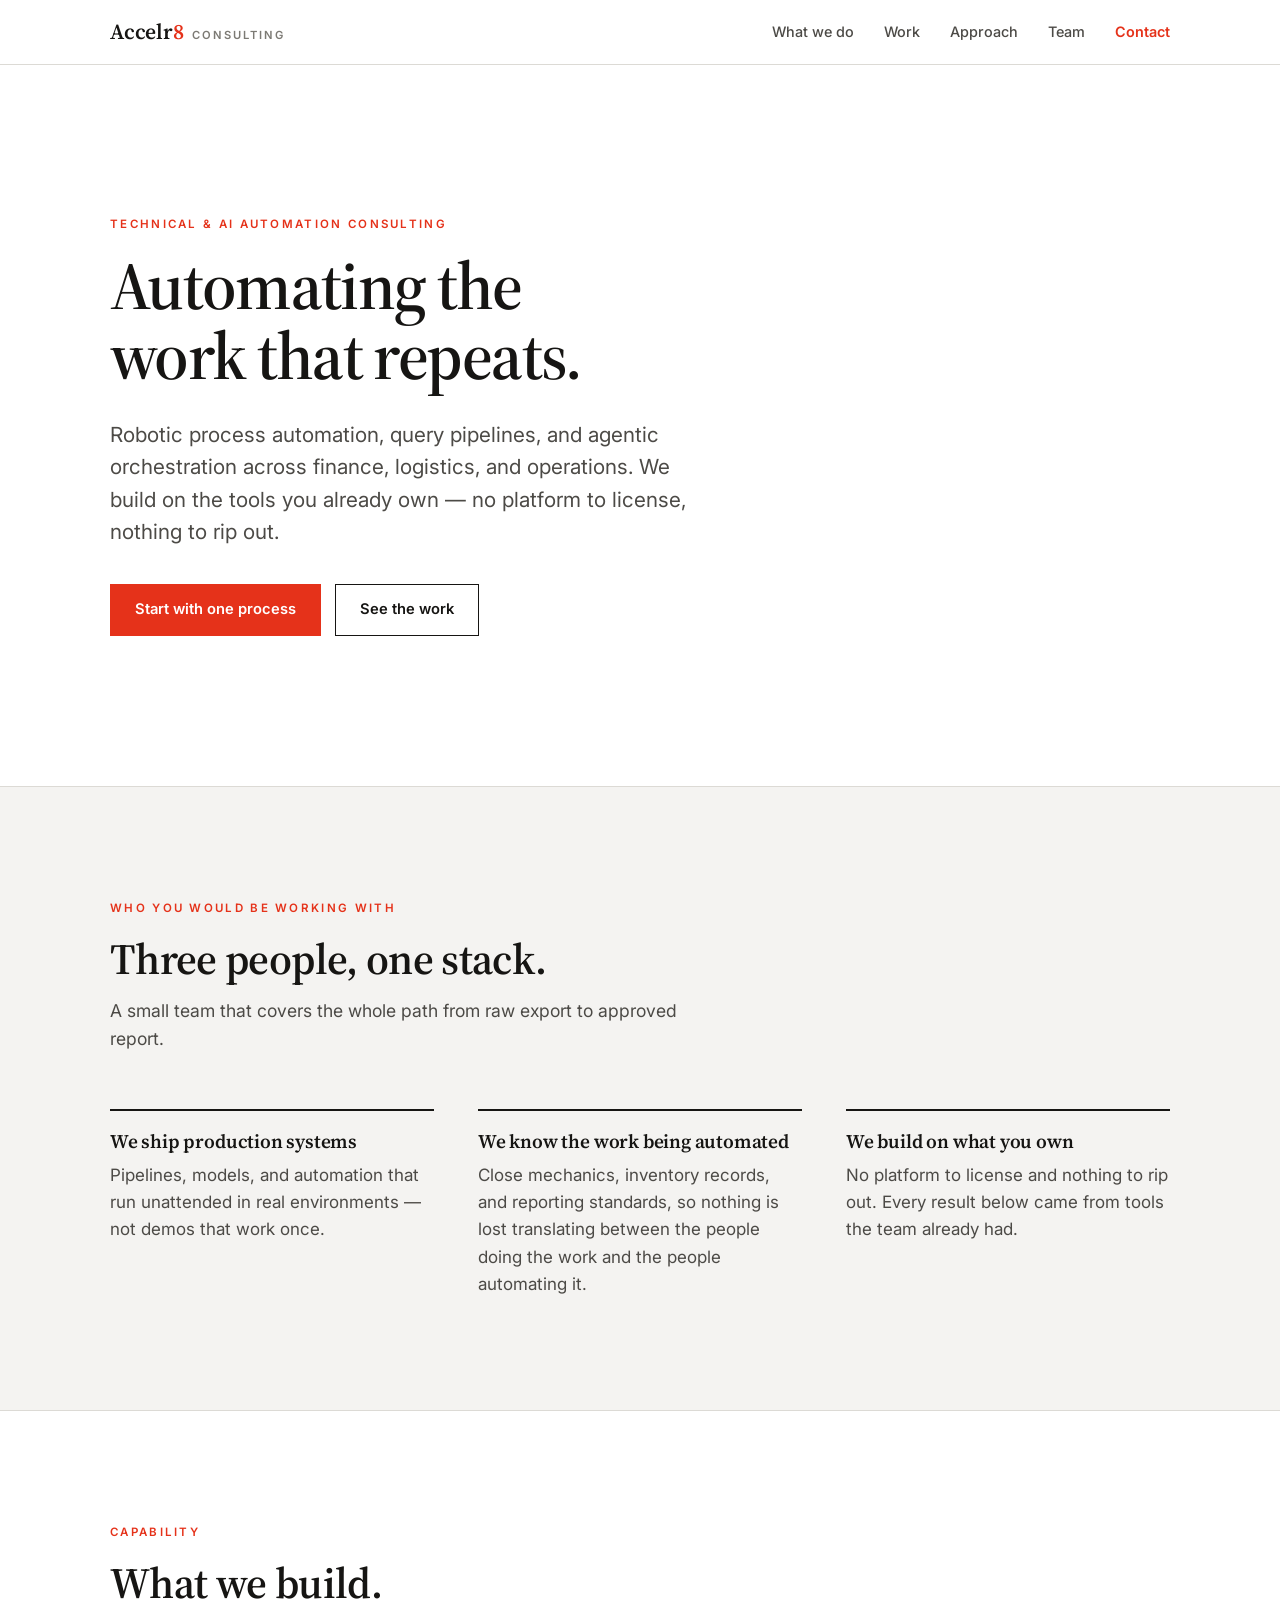
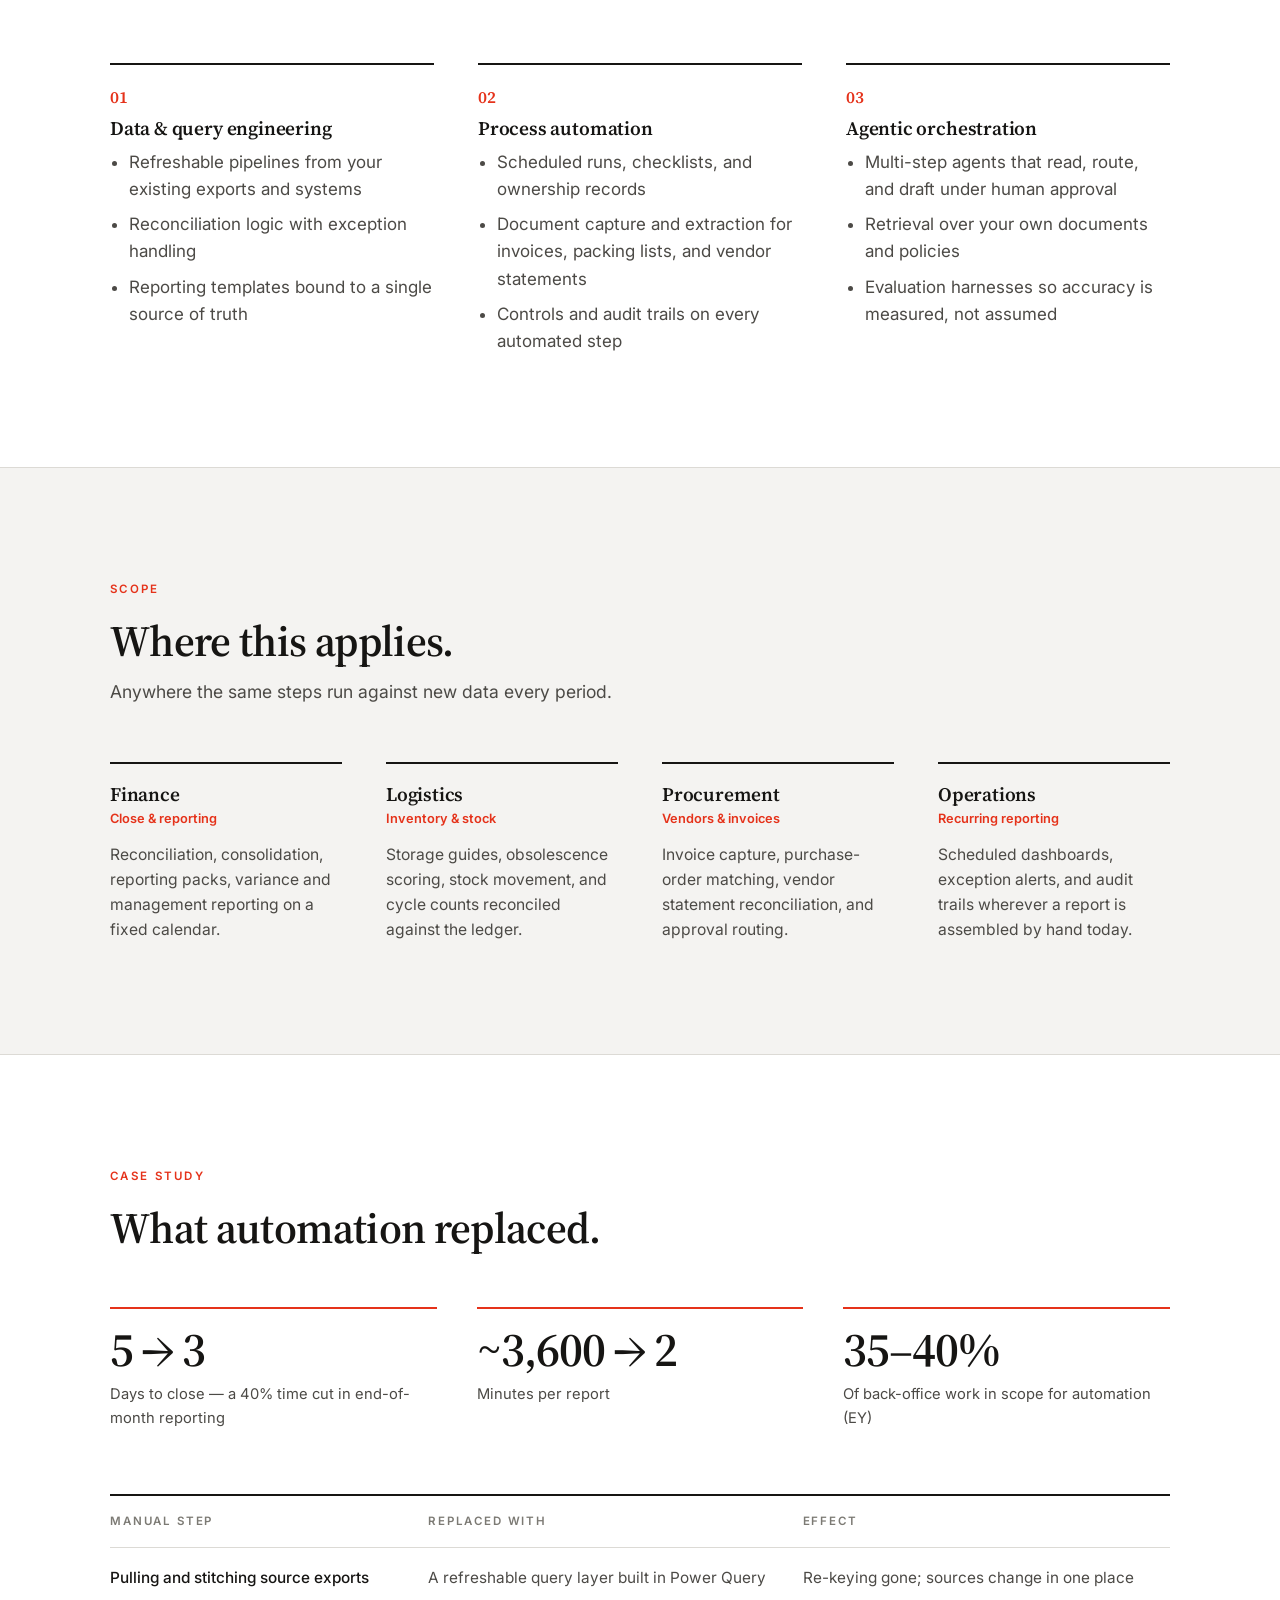
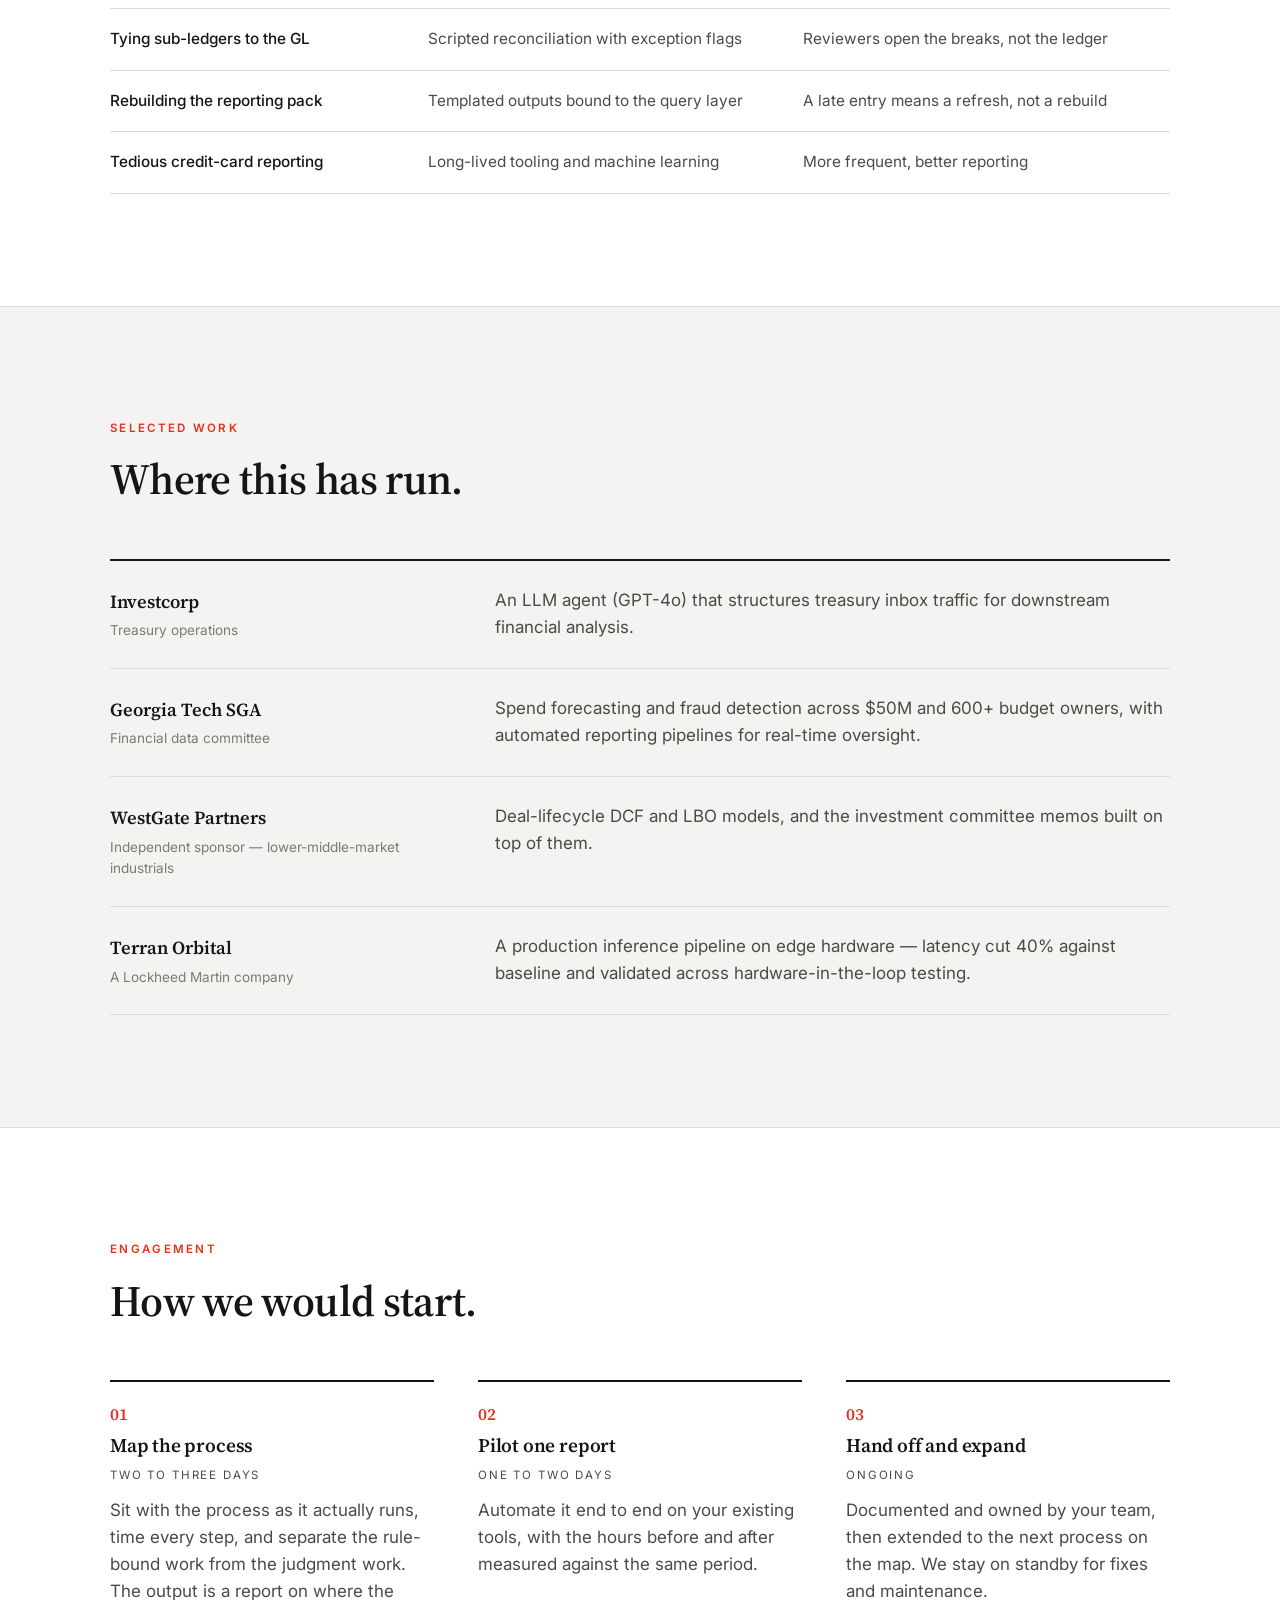
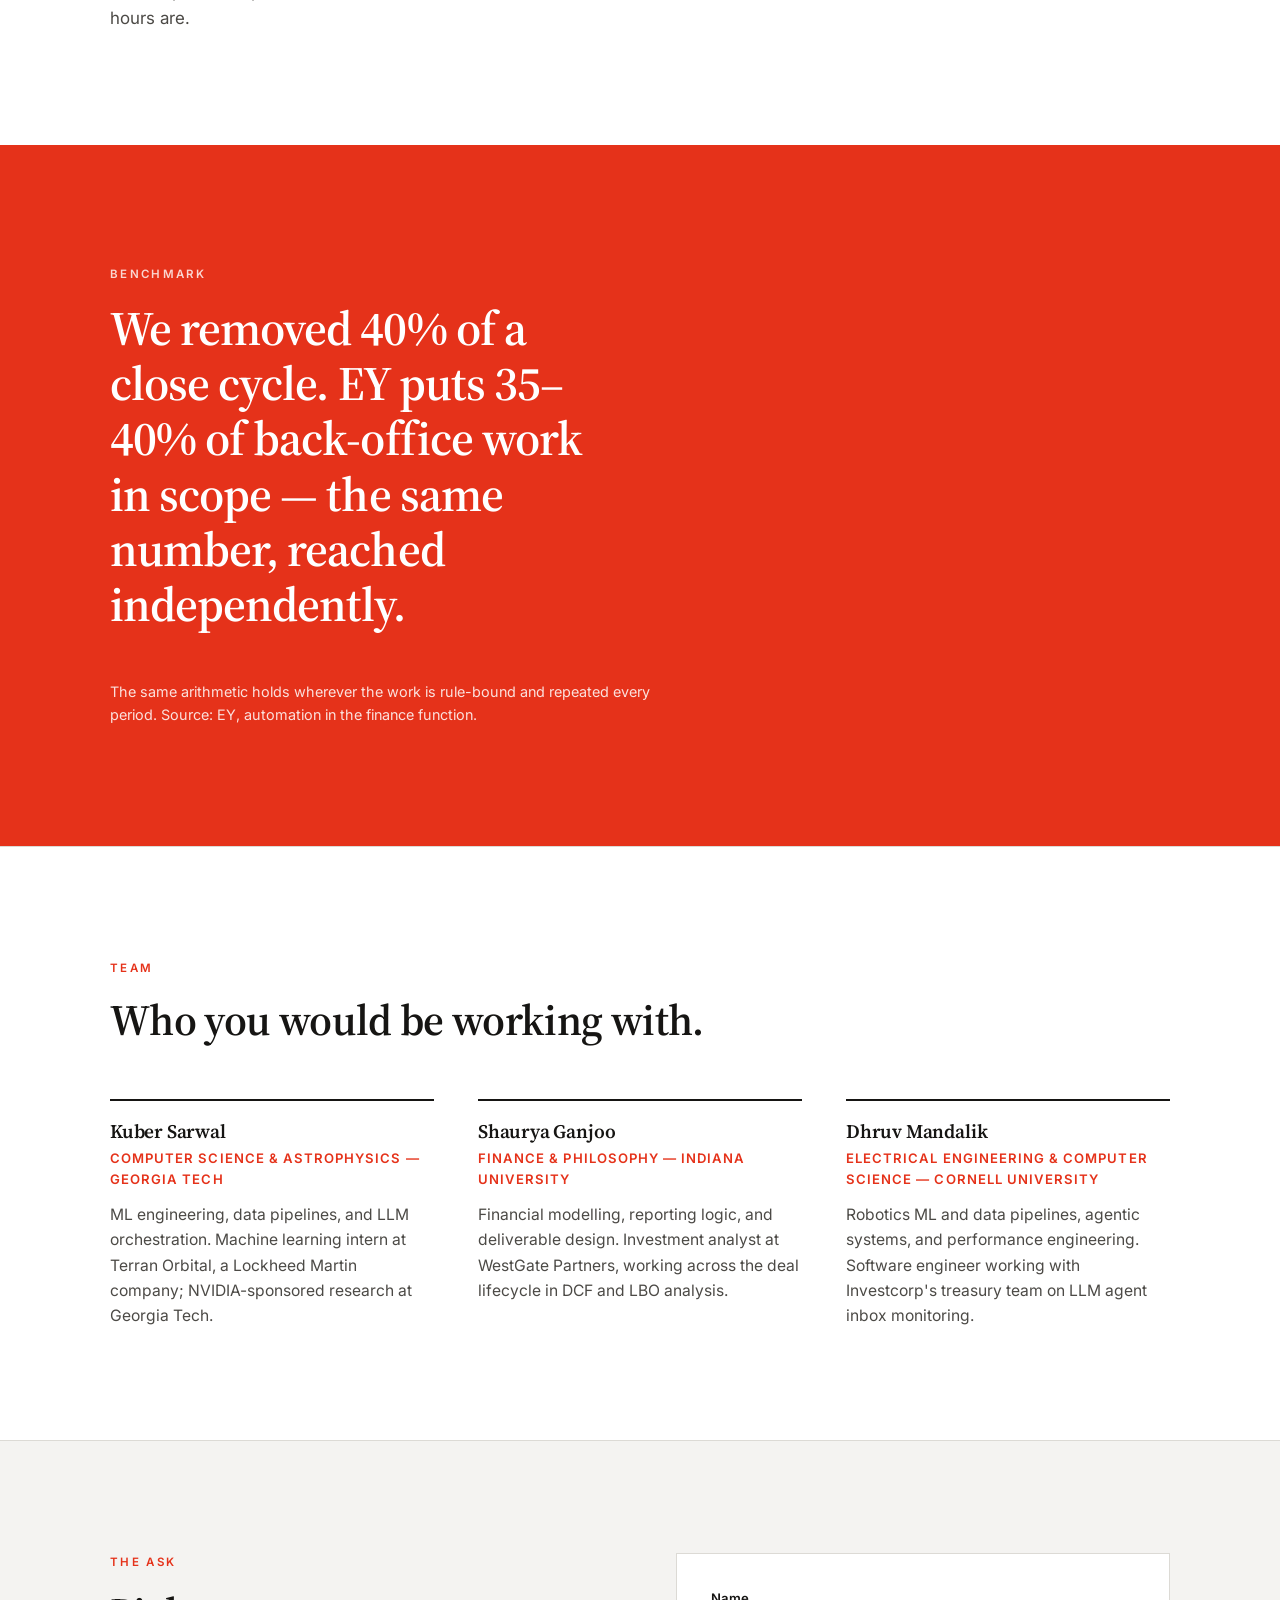
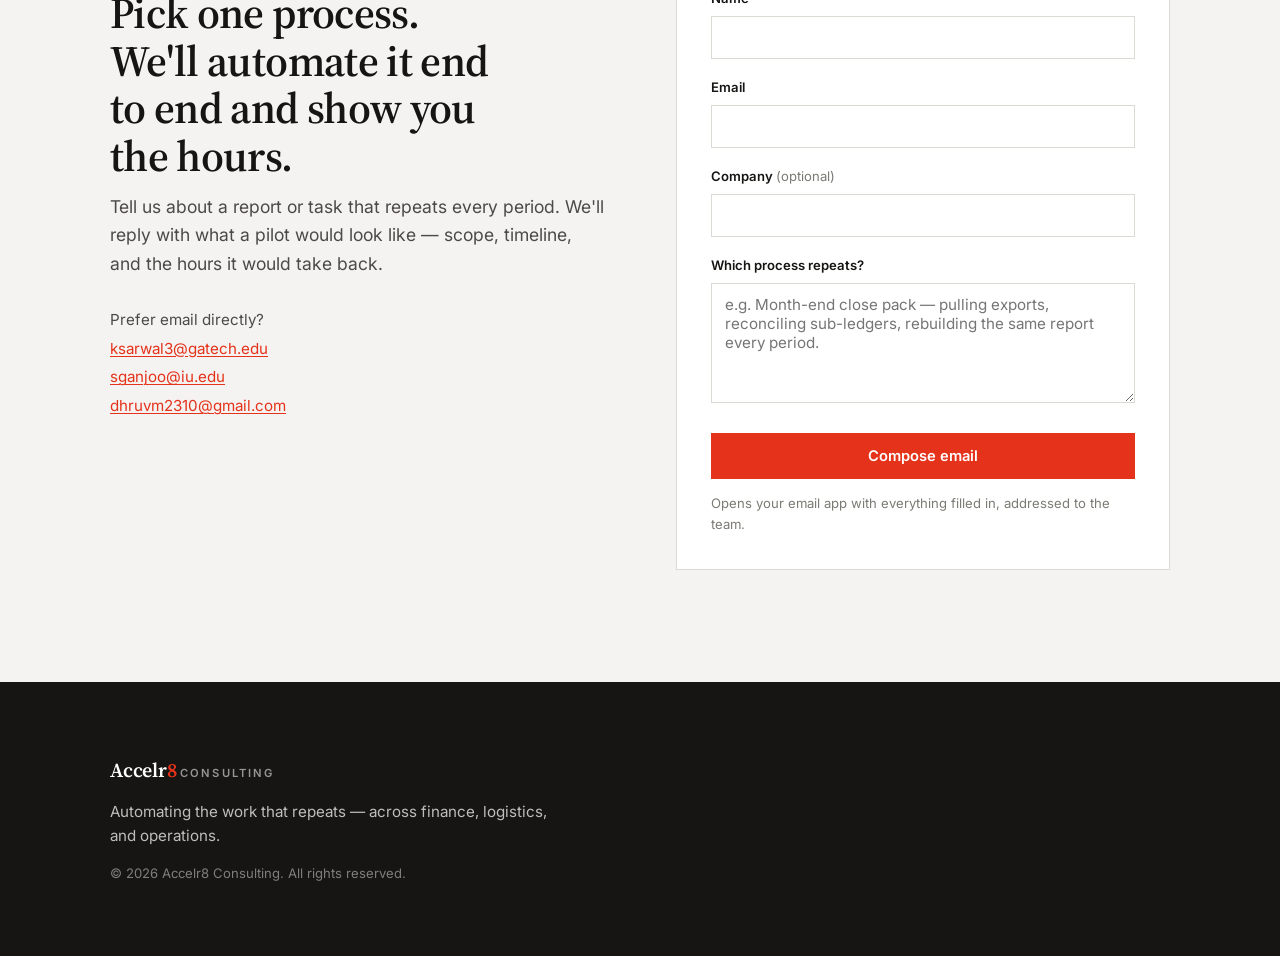
==== index.html @ 27dd4142 "Add Accelr8 Consulting website Single-page static site: hero, method, capabilities, scope, results, " ====
<!DOCTYPE html>
<html lang="en">
<head>
  <meta charset="UTF-8" />
  <meta name="viewport" content="width=device-width, initial-scale=1" />
  <title>Accelr8 Consulting — Automating the Work That Repeats</title>
  <meta name="description" content="Accelr8 Consulting builds robotic process automation, query pipelines, and agentic orchestration for finance, logistics, and operations teams. Pick one process — we automate it end to end and show you the hours." />
  <meta name="theme-color" content="#e5321a" />

  <!-- Open Graph -->
  <meta property="og:title" content="Accelr8 Consulting — Automating the Work That Repeats" />
  <meta property="og:description" content="Robotic process automation, query pipelines, and agentic orchestration across finance, logistics, and operations." />
  <meta property="og:type" content="website" />

  <link rel="icon" href="data:image/svg+xml,%3Csvg xmlns='http://www.w3.org/2000/svg' viewBox='0 0 32 32'%3E%3Crect width='32' height='32' fill='%23111111'/%3E%3Ctext x='16' y='23' font-family='Georgia,serif' font-size='20' font-weight='700' fill='%23e5321a' text-anchor='middle'%3E8%3C/text%3E%3C/svg%3E" />

  <link rel="preconnect" href="https://fonts.googleapis.com" />
  <link rel="preconnect" href="https://fonts.gstatic.com" crossorigin />
  <link href="https://fonts.googleapis.com/css2?family=Source+Serif+4:opsz,wght@8..60,400;8..60,500;8..60,600&family=Inter:wght@400;500;600&display=swap" rel="stylesheet" />

  <link rel="stylesheet" href="styles.css" />
</head>
<body>
  <a class="skip-link" href="#main">Skip to content</a>

  <header class="site-header" id="top">
    <div class="wrap header-inner">
      <a class="brand" href="#top" aria-label="Accelr8 Consulting home">
        <span class="brand-mark">Accelr<span class="brand-8">8</span></span>
        <span class="brand-sub">Consulting</span>
      </a>

      <button class="nav-toggle" aria-expanded="false" aria-controls="site-nav" aria-label="Open menu">
        <span></span><span></span><span></span>
      </button>

      <nav class="site-nav" id="site-nav" aria-label="Primary">
        <a href="#build">What we do</a>
        <a href="#work">Work</a>
        <a href="#approach">Approach</a>
        <a href="#team">Team</a>
        <a class="nav-cta" href="#contact">Contact</a>
      </nav>
    </div>
  </header>

  <main id="main">

    <!-- HERO -->
    <section class="hero">
      <div class="wrap">
        <p class="eyebrow">Technical &amp; AI Automation Consulting</p>
        <h1>Automating the work that repeats.</h1>
        <p class="lede">
          Robotic process automation, query pipelines, and agentic orchestration
          across finance, logistics, and operations. We build on the tools you
          already own — no platform to license, nothing to rip out.
        </p>
        <div class="hero-actions">
          <a class="btn btn-primary" href="#contact">Start with one process</a>
          <a class="btn btn-ghost" href="#work">See the work</a>
        </div>
      </div>
    </section>

    <!-- METHOD -->
    <section class="section section-alt" id="method">
      <div class="wrap">
        <p class="eyebrow">Who you would be working with</p>
        <h2>Three people, one stack.</h2>
        <p class="section-lede">A small team that covers the whole path from raw export to approved report.</p>
        <div class="grid grid-3">
          <div class="card">
            <h3>We ship production systems</h3>
            <p>Pipelines, models, and automation that run unattended in real environments — not demos that work once.</p>
          </div>
          <div class="card">
            <h3>We know the work being automated</h3>
            <p>Close mechanics, inventory records, and reporting standards, so nothing is lost translating between the people doing the work and the people automating it.</p>
          </div>
          <div class="card">
            <h3>We build on what you own</h3>
            <p>No platform to license and nothing to rip out. Every result below came from tools the team already had.</p>
          </div>
        </div>
      </div>
    </section>

    <!-- WHAT WE BUILD -->
    <section class="section" id="build">
      <div class="wrap">
        <p class="eyebrow">Capability</p>
        <h2>What we build.</h2>
        <div class="grid grid-3 numbered">
          <div class="card">
            <span class="num">01</span>
            <h3>Data &amp; query engineering</h3>
            <ul>
              <li>Refreshable pipelines from your existing exports and systems</li>
              <li>Reconciliation logic with exception handling</li>
              <li>Reporting templates bound to a single source of truth</li>
            </ul>
          </div>
          <div class="card">
            <span class="num">02</span>
            <h3>Process automation</h3>
            <ul>
              <li>Scheduled runs, checklists, and ownership records</li>
              <li>Document capture and extraction for invoices, packing lists, and vendor statements</li>
              <li>Controls and audit trails on every automated step</li>
            </ul>
          </div>
          <div class="card">
            <span class="num">03</span>
            <h3>Agentic orchestration</h3>
            <ul>
              <li>Multi-step agents that read, route, and draft under human approval</li>
              <li>Retrieval over your own documents and policies</li>
              <li>Evaluation harnesses so accuracy is measured, not assumed</li>
            </ul>
          </div>
        </div>
      </div>
    </section>

    <!-- SCOPE -->
    <section class="section section-alt" id="scope">
      <div class="wrap">
        <p class="eyebrow">Scope</p>
        <h2>Where this applies.</h2>
        <p class="section-lede">Anywhere the same steps run against new data every period.</p>
        <div class="grid grid-4">
          <div class="scope-item">
            <h3>Finance</h3>
            <p class="scope-tag">Close &amp; reporting</p>
            <p>Reconciliation, consolidation, reporting packs, variance and management reporting on a fixed calendar.</p>
          </div>
          <div class="scope-item">
            <h3>Logistics</h3>
            <p class="scope-tag">Inventory &amp; stock</p>
            <p>Storage guides, obsolescence scoring, stock movement, and cycle counts reconciled against the ledger.</p>
          </div>
          <div class="scope-item">
            <h3>Procurement</h3>
            <p class="scope-tag">Vendors &amp; invoices</p>
            <p>Invoice capture, purchase-order matching, vendor statement reconciliation, and approval routing.</p>
          </div>
          <div class="scope-item">
            <h3>Operations</h3>
            <p class="scope-tag">Recurring reporting</p>
            <p>Scheduled dashboards, exception alerts, and audit trails wherever a report is assembled by hand today.</p>
          </div>
        </div>
      </div>
    </section>

    <!-- RESULTS -->
    <section class="section" id="results">
      <div class="wrap">
        <p class="eyebrow">Case study</p>
        <h2>What automation replaced.</h2>

        <div class="stats">
          <div class="stat">
            <span class="stat-figure">5 &rarr; 3</span>
            <span class="stat-label">Days to close — a 40% time cut in end-of-month reporting</span>
          </div>
          <div class="stat">
            <span class="stat-figure">~3,600 &rarr; 2</span>
            <span class="stat-label">Minutes per report</span>
          </div>
          <div class="stat">
            <span class="stat-figure">35&ndash;40%</span>
            <span class="stat-label">Of back-office work in scope for automation (EY)</span>
          </div>
        </div>

        <div class="table-scroll">
          <table>
            <thead>
              <tr>
                <th scope="col">Manual step</th>
                <th scope="col">Replaced with</th>
                <th scope="col">Effect</th>
              </tr>
            </thead>
            <tbody>
              <tr>
                <td>Pulling and stitching source exports</td>
                <td>A refreshable query layer built in Power Query</td>
                <td>Re-keying gone; sources change in one place</td>
              </tr>
              <tr>
                <td>Tying sub-ledgers to the GL</td>
                <td>Scripted reconciliation with exception flags</td>
                <td>Reviewers open the breaks, not the ledger</td>
              </tr>
              <tr>
                <td>Rebuilding the reporting pack</td>
                <td>Templated outputs bound to the query layer</td>
                <td>A late entry means a refresh, not a rebuild</td>
              </tr>
              <tr>
                <td>Tedious credit-card reporting</td>
                <td>Long-lived tooling and machine learning</td>
                <td>More frequent, better reporting</td>
              </tr>
            </tbody>
          </table>
        </div>
      </div>
    </section>

    <!-- SELECTED WORK -->
    <section class="section section-alt" id="work">
      <div class="wrap">
        <p class="eyebrow">Selected work</p>
        <h2>Where this has run.</h2>
        <dl class="work-list">
          <div class="work-row">
            <dt>
              <span class="work-where">Investcorp</span>
              <span class="work-context">Treasury operations</span>
            </dt>
            <dd>An LLM agent (GPT-4o) that structures treasury inbox traffic for downstream financial analysis.</dd>
          </div>
          <div class="work-row">
            <dt>
              <span class="work-where">Georgia Tech SGA</span>
              <span class="work-context">Financial data committee</span>
            </dt>
            <dd>Spend forecasting and fraud detection across $50M and 600+ budget owners, with automated reporting pipelines for real-time oversight.</dd>
          </div>
          <div class="work-row">
            <dt>
              <span class="work-where">WestGate Partners</span>
              <span class="work-context">Independent sponsor — lower-middle-market industrials</span>
            </dt>
            <dd>Deal-lifecycle DCF and LBO models, and the investment committee memos built on top of them.</dd>
          </div>
          <div class="work-row">
            <dt>
              <span class="work-where">Terran Orbital</span>
              <span class="work-context">A Lockheed Martin company</span>
            </dt>
            <dd>A production inference pipeline on edge hardware — latency cut 40% against baseline and validated across hardware-in-the-loop testing.</dd>
          </div>
        </dl>
      </div>
    </section>

    <!-- APPROACH -->
    <section class="section" id="approach">
      <div class="wrap">
        <p class="eyebrow">Engagement</p>
        <h2>How we would start.</h2>
        <div class="grid grid-3 numbered">
          <div class="card">
            <span class="num">01</span>
            <h3>Map the process</h3>
            <p class="card-meta">Two to three days</p>
            <p>Sit with the process as it actually runs, time every step, and separate the rule-bound work from the judgment work. The output is a report on where the hours are.</p>
          </div>
          <div class="card">
            <span class="num">02</span>
            <h3>Pilot one report</h3>
            <p class="card-meta">One to two days</p>
            <p>Automate it end to end on your existing tools, with the hours before and after measured against the same period.</p>
          </div>
          <div class="card">
            <span class="num">03</span>
            <h3>Hand off and expand</h3>
            <p class="card-meta">Ongoing</p>
            <p>Documented and owned by your team, then extended to the next process on the map. We stay on standby for fixes and maintenance.</p>
          </div>
        </div>
      </div>
    </section>

    <!-- BENCHMARK -->
    <section class="benchmark">
      <div class="wrap">
        <p class="eyebrow eyebrow-light">Benchmark</p>
        <p class="benchmark-quote">
          We removed 40% of a close cycle. EY puts 35&ndash;40% of back-office
          work in scope — the same number, reached independently.
        </p>
        <p class="benchmark-source">The same arithmetic holds wherever the work is rule-bound and repeated every period. Source: EY, automation in the finance function.</p>
      </div>
    </section>

    <!-- TEAM -->
    <section class="section" id="team">
      <div class="wrap">
        <p class="eyebrow">Team</p>
        <h2>Who you would be working with.</h2>
        <div class="grid grid-3">
          <div class="member">
            <h3>Kuber Sarwal</h3>
            <p class="member-role">Computer Science &amp; Astrophysics — Georgia Tech</p>
            <p>ML engineering, data pipelines, and LLM orchestration. Machine learning intern at Terran Orbital, a Lockheed Martin company; NVIDIA-sponsored research at Georgia Tech.</p>
          </div>
          <div class="member">
            <h3>Shaurya Ganjoo</h3>
            <p class="member-role">Finance &amp; Philosophy — Indiana University</p>
            <p>Financial modelling, reporting logic, and deliverable design. Investment analyst at WestGate Partners, working across the deal lifecycle in DCF and LBO analysis.</p>
          </div>
          <div class="member">
            <h3>Dhruv Mandalik</h3>
            <p class="member-role">Electrical Engineering &amp; Computer Science — Cornell University</p>
            <p>Robotics ML and data pipelines, agentic systems, and performance engineering. Software engineer working with Investcorp's treasury team on LLM agent inbox monitoring.</p>
          </div>
        </div>
      </div>
    </section>

    <!-- CONTACT -->
    <section class="section section-alt" id="contact">
      <div class="wrap contact-wrap">
        <div class="contact-intro">
          <p class="eyebrow">The ask</p>
          <h2>Pick one process. We'll automate it end to end and show you the hours.</h2>
          <p class="section-lede">
            Tell us about a report or task that repeats every period. We'll reply
            with what a pilot would look like — scope, timeline, and the hours it
            would take back.
          </p>
          <p class="contact-direct">
            Prefer email directly?<br />
            <a href="mailto:ksarwal3@gatech.edu">ksarwal3@gatech.edu</a><br />
            <a href="mailto:sganjoo@iu.edu">sganjoo@iu.edu</a><br />
            <a href="mailto:dhruvm2310@gmail.com">dhruvm2310@gmail.com</a>
          </p>
        </div>

        <form class="contact-form" id="contact-form" novalidate>
          <div class="field">
            <label for="cf-name">Name</label>
            <input type="text" id="cf-name" name="name" autocomplete="name" required />
          </div>
          <div class="field">
            <label for="cf-email">Email</label>
            <input type="email" id="cf-email" name="email" autocomplete="email" required />
          </div>
          <div class="field">
            <label for="cf-company">Company <span class="optional">(optional)</span></label>
            <input type="text" id="cf-company" name="company" autocomplete="organization" />
          </div>
          <div class="field">
            <label for="cf-message">Which process repeats?</label>
            <textarea id="cf-message" name="message" rows="5" required placeholder="e.g. Month-end close pack — pulling exports, reconciling sub-ledgers, rebuilding the same report every period."></textarea>
          </div>
          <button type="submit" class="btn btn-primary">Compose email</button>
          <p class="form-note" id="form-note" role="status">Opens your email app with everything filled in, addressed to the team.</p>
        </form>
      </div>
    </section>

  </main>

  <footer class="site-footer">
    <div class="wrap footer-inner">
      <span class="brand-mark footer-brand">Accelr<span class="brand-8">8</span> <span class="brand-sub">Consulting</span></span>
      <p class="footer-tag">Automating the work that repeats — across finance, logistics, and operations.</p>
      <p class="footer-legal">&copy; <span id="year">2026</span> Accelr8 Consulting. All rights reserved.</p>
    </div>
  </footer>

  <script src="script.js"></script>
</body>
</html>
---- styles.css ----
/* =========================================================
   Accelr8 Consulting — stylesheet
   Editorial, print-inspired layout. Light theme only.
   ========================================================= */

:root {
  --bg: #ffffff;
  --bg-alt: #f4f3f1;
  --ink: #161513;
  --ink-soft: #4c4a46;
  --ink-faint: #7c7a74;
  --accent: #e5321a;
  --accent-dark: #c22a15;
  --rule: #dcdad5;
  --rule-strong: #161513;

  --serif: "Source Serif 4", Georgia, "Times New Roman", serif;
  --sans: "Inter", -apple-system, BlinkMacSystemFont, "Segoe UI", Roboto, Helvetica, Arial, sans-serif;

  --wrap: 1140px;
  --pad: clamp(20px, 5vw, 40px);
  --section-y: clamp(56px, 9vw, 112px);
}

*, *::before, *::after { box-sizing: border-box; }

html { -webkit-text-size-adjust: 100%; scroll-behavior: smooth; }

body {
  margin: 0;
  background: var(--bg);
  color: var(--ink);
  font-family: var(--sans);
  font-size: 1.0625rem;
  line-height: 1.6;
  -webkit-font-smoothing: antialiased;
}

@media (prefers-reduced-motion: reduce) {
  html { scroll-behavior: auto; }
}

img { max-width: 100%; height: auto; }

a { color: var(--accent); text-decoration-thickness: 1px; text-underline-offset: 2px; }
a:hover { color: var(--accent-dark); }

:focus-visible {
  outline: 2px solid var(--accent);
  outline-offset: 2px;
}

.skip-link {
  position: absolute;
  left: -9999px;
  top: 0;
  background: var(--ink);
  color: #fff;
  padding: 10px 16px;
  z-index: 200;
}
.skip-link:focus { left: 8px; top: 8px; }

.wrap {
  width: 100%;
  max-width: var(--wrap);
  margin-inline: auto;
  padding-inline: var(--pad);
}

/* ---------- Header ---------- */
.site-header {
  position: sticky;
  top: 0;
  z-index: 100;
  background: rgba(255, 255, 255, 0.92);
  backdrop-filter: saturate(180%) blur(8px);
  border-bottom: 1px solid var(--rule);
}

.header-inner {
  display: flex;
  align-items: center;
  justify-content: space-between;
  min-height: 64px;
}

.brand {
  display: flex;
  align-items: baseline;
  gap: 8px;
  text-decoration: none;
  color: var(--ink);
}
.brand-mark {
  font-family: var(--serif);
  font-weight: 600;
  font-size: 1.35rem;
  letter-spacing: -0.01em;
}
.brand-8 { color: var(--accent); }
.brand-sub {
  font-family: var(--sans);
  font-size: 0.7rem;
  text-transform: uppercase;
  letter-spacing: 0.18em;
  color: var(--ink-faint);
  font-weight: 600;
}

.site-nav {
  display: flex;
  align-items: center;
  gap: 30px;
}
.site-nav a {
  color: var(--ink-soft);
  text-decoration: none;
  font-size: 0.9rem;
  font-weight: 500;
}
.site-nav a:hover { color: var(--ink); }
.site-nav .nav-cta {
  color: var(--accent);
  font-weight: 600;
}

.nav-toggle {
  display: none;
  flex-direction: column;
  justify-content: center;
  gap: 5px;
  width: 40px;
  height: 40px;
  padding: 0;
  border: 1px solid var(--rule);
  background: transparent;
  cursor: pointer;
}
.nav-toggle span {
  display: block;
  width: 18px;
  height: 2px;
  margin-inline: auto;
  background: var(--ink);
  transition: transform 0.2s ease, opacity 0.2s ease;
}
.nav-toggle[aria-expanded="true"] span:nth-child(1) { transform: translateY(7px) rotate(45deg); }
.nav-toggle[aria-expanded="true"] span:nth-child(2) { opacity: 0; }
.nav-toggle[aria-expanded="true"] span:nth-child(3) { transform: translateY(-7px) rotate(-45deg); }

@media (max-width: 760px) {
  .nav-toggle { display: flex; }
  .site-nav {
    position: absolute;
    left: 0;
    right: 0;
    top: 100%;
    flex-direction: column;
    align-items: stretch;
    gap: 0;
    background: var(--bg);
    border-bottom: 1px solid var(--rule);
    padding: 8px var(--pad) 16px;
    display: none;
  }
  .site-nav.open { display: flex; }
  .site-nav a {
    padding: 12px 0;
    border-bottom: 1px solid var(--rule);
    font-size: 1rem;
  }
  .site-nav a:last-child { border-bottom: 0; }
}

/* ---------- Typography ---------- */
h1, h2, h3 {
  font-family: var(--serif);
  font-weight: 600;
  line-height: 1.1;
  letter-spacing: -0.015em;
  color: var(--ink);
  margin: 0;
}

h1 {
  font-size: clamp(2.4rem, 6.2vw, 4.2rem);
  line-height: 1.04;
  letter-spacing: -0.025em;
}

h2 {
  font-size: clamp(1.8rem, 4vw, 2.7rem);
}

h3 {
  font-size: 1.2rem;
  letter-spacing: -0.01em;
}

.eyebrow {
  font-family: var(--sans);
  font-size: 0.72rem;
  font-weight: 600;
  text-transform: uppercase;
  letter-spacing: 0.2em;
  color: var(--accent);
  margin: 0 0 18px;
}
.eyebrow-light { color: rgba(255, 255, 255, 0.8); }

.lede {
  font-size: clamp(1.05rem, 2vw, 1.3rem);
  line-height: 1.55;
  color: var(--ink-soft);
  max-width: 46ch;
}

.section-lede {
  font-size: 1.1rem;
  color: var(--ink-soft);
  max-width: 52ch;
  margin: 14px 0 0;
}

/* ---------- Sections ---------- */
.section {
  padding-block: var(--section-y);
  border-top: 1px solid var(--rule);
}
.section-alt { background: var(--bg-alt); }

.section h2 + .grid,
.section .section-lede + .grid,
.section h2 + .stats,
.section h2 + .table-scroll,
.section h2 + .work-list {
  margin-top: clamp(32px, 5vw, 56px);
}

/* ---------- Hero ---------- */
.hero {
  padding-block: clamp(64px, 12vw, 150px);
}
.hero h1 { margin-top: 4px; max-width: 15ch; }
.hero .lede { margin-top: 28px; }

.hero-actions {
  display: flex;
  flex-wrap: wrap;
  gap: 14px;
  margin-top: 36px;
}

/* ---------- Buttons ---------- */
.btn {
  display: inline-flex;
  align-items: center;
  justify-content: center;
  padding: 13px 24px;
  font-family: var(--sans);
  font-size: 0.92rem;
  font-weight: 600;
  text-decoration: none;
  border: 1px solid var(--ink);
  cursor: pointer;
  transition: background-color 0.15s ease, color 0.15s ease;
}
.btn-primary {
  background: var(--accent);
  border-color: var(--accent);
  color: #fff;
}
.btn-primary:hover {
  background: var(--accent-dark);
  border-color: var(--accent-dark);
  color: #fff;
}
.btn-ghost {
  background: transparent;
  color: var(--ink);
}
.btn-ghost:hover {
  background: var(--ink);
  color: #fff;
}

/* ---------- Grids ---------- */
.grid { display: grid; gap: clamp(24px, 4vw, 44px); }
.grid-3 { grid-template-columns: repeat(3, 1fr); }
.grid-4 { grid-template-columns: repeat(4, 1fr); }

@media (max-width: 900px) {
  .grid-3, .grid-4 { grid-template-columns: repeat(2, 1fr); }
}
@media (max-width: 620px) {
  .grid-3, .grid-4 { grid-template-columns: 1fr; }
}

/* ---------- Cards ---------- */
.card {
  border-top: 2px solid var(--rule-strong);
  padding-top: 20px;
}
.card h3 { margin-bottom: 10px; }
.card p { margin: 0; color: var(--ink-soft); }
.card p + p { margin-top: 10px; }
.card ul {
  margin: 0;
  padding-left: 1.1em;
  color: var(--ink-soft);
}
.card ul li { margin-bottom: 8px; }
.card ul li:last-child { margin-bottom: 0; }

.numbered .num {
  display: block;
  font-family: var(--serif);
  font-size: 1.05rem;
  font-weight: 600;
  color: var(--accent);
  margin-bottom: 6px;
}
.card-meta {
  font-family: var(--sans);
  font-size: 0.72rem;
  text-transform: uppercase;
  letter-spacing: 0.16em;
  color: var(--ink-faint);
  margin: 0 0 12px !important;
}

/* ---------- Scope ---------- */
.scope-item {
  border-top: 2px solid var(--rule-strong);
  padding-top: 20px;
}
.scope-item h3 { margin-bottom: 4px; }
.scope-tag {
  font-size: 0.8rem;
  font-weight: 600;
  color: var(--accent);
  margin: 0 0 12px;
}
.scope-item p:last-child { margin: 0; color: var(--ink-soft); font-size: 0.98rem; }

/* ---------- Stats ---------- */
.stats {
  display: grid;
  grid-template-columns: repeat(3, 1fr);
  gap: clamp(20px, 4vw, 40px);
  margin-bottom: clamp(40px, 6vw, 64px);
}
@media (max-width: 720px) { .stats { grid-template-columns: 1fr; } }

.stat {
  border-top: 2px solid var(--accent);
  padding-top: 16px;
}
.stat-figure {
  display: block;
  font-family: var(--serif);
  font-size: clamp(2rem, 5vw, 3rem);
  font-weight: 600;
  letter-spacing: -0.02em;
  line-height: 1;
}
.stat-label {
  display: block;
  margin-top: 10px;
  font-size: 0.92rem;
  color: var(--ink-soft);
}

/* ---------- Table ---------- */
.table-scroll {
  overflow-x: auto;
  -webkit-overflow-scrolling: touch;
  border-top: 2px solid var(--rule-strong);
}
table {
  width: 100%;
  min-width: 640px;
  border-collapse: collapse;
  font-size: 0.96rem;
}
thead th {
  text-align: left;
  font-family: var(--sans);
  font-size: 0.72rem;
  text-transform: uppercase;
  letter-spacing: 0.16em;
  color: var(--ink-faint);
  font-weight: 600;
  padding: 16px 20px 16px 0;
  border-bottom: 1px solid var(--rule);
}
tbody td {
  padding: 18px 20px 18px 0;
  vertical-align: top;
  border-bottom: 1px solid var(--rule);
  color: var(--ink-soft);
}
tbody td:first-child {
  color: var(--ink);
  font-weight: 500;
  width: 30%;
}

/* ---------- Selected work ---------- */
.work-list { margin: 0; }
.work-row {
  display: grid;
  grid-template-columns: minmax(220px, 1fr) 2fr;
  gap: clamp(16px, 4vw, 48px);
  padding: 26px 0;
  border-bottom: 1px solid var(--rule);
}
.work-row:first-child { border-top: 2px solid var(--rule-strong); }
.work-row dt { margin: 0; }
.work-row dd { margin: 0; color: var(--ink-soft); }
.work-where {
  display: block;
  font-family: var(--serif);
  font-size: 1.15rem;
  font-weight: 600;
  color: var(--ink);
}
.work-context {
  display: block;
  margin-top: 4px;
  font-size: 0.85rem;
  color: var(--ink-faint);
}
@media (max-width: 620px) {
  .work-row { grid-template-columns: 1fr; gap: 10px; }
}

/* ---------- Benchmark ---------- */
.benchmark {
  background: var(--accent);
  color: #fff;
  padding-block: clamp(60px, 10vw, 120px);
}
.benchmark-quote {
  font-family: var(--serif);
  font-weight: 600;
  font-size: clamp(1.6rem, 4.4vw, 3rem);
  line-height: 1.15;
  letter-spacing: -0.02em;
  margin: 0;
  max-width: 20ch;
}
.benchmark-source {
  margin: clamp(28px, 5vw, 48px) 0 0;
  font-size: 0.9rem;
  color: rgba(255, 255, 255, 0.85);
  max-width: 60ch;
}

/* ---------- Team ---------- */
.member {
  border-top: 2px solid var(--rule-strong);
  padding-top: 20px;
}
.member h3 { margin-bottom: 6px; }
.member-role {
  font-size: 0.82rem;
  font-weight: 600;
  text-transform: uppercase;
  letter-spacing: 0.08em;
  color: var(--accent);
  margin: 0 0 12px;
}
.member p:last-child { margin: 0; color: var(--ink-soft); font-size: 0.98rem; }

/* ---------- Contact ---------- */
.contact-wrap {
  display: grid;
  grid-template-columns: 1fr 1fr;
  gap: clamp(32px, 6vw, 72px);
  align-items: start;
}
@media (max-width: 860px) {
  .contact-wrap { grid-template-columns: 1fr; }
}
.contact-intro h2 { margin-top: 4px; max-width: 18ch; }
.contact-direct {
  margin-top: 28px;
  font-size: 0.95rem;
  color: var(--ink-soft);
  line-height: 1.9;
}

.contact-form {
  background: var(--bg);
  border: 1px solid var(--rule);
  padding: clamp(22px, 4vw, 34px);
}
.section-alt .contact-form { background: #fff; }

.field { margin-bottom: 18px; }
.field label {
  display: block;
  font-size: 0.82rem;
  font-weight: 600;
  margin-bottom: 7px;
  color: var(--ink);
}
.field .optional { color: var(--ink-faint); font-weight: 400; }
.field input,
.field textarea {
  width: 100%;
  padding: 11px 13px;
  font-family: var(--sans);
  font-size: 0.95rem;
  color: var(--ink);
  background: var(--bg);
  border: 1px solid var(--rule);
  border-radius: 0;
}
.field input:focus,
.field textarea:focus {
  outline: 2px solid var(--accent);
  outline-offset: 0;
  border-color: var(--accent);
}
.field textarea { resize: vertical; min-height: 120px; }

.contact-form .btn { width: 100%; margin-top: 4px; }
.form-note {
  margin: 14px 0 0;
  font-size: 0.82rem;
  color: var(--ink-faint);
}
.form-note.is-error { color: var(--accent-dark); font-weight: 600; }

/* ---------- Footer ---------- */
.site-footer {
  background: var(--ink);
  color: rgba(255, 255, 255, 0.72);
  padding-block: clamp(40px, 7vw, 72px);
}
.footer-inner { display: grid; gap: 14px; }
.footer-brand {
  color: #fff;
  font-size: 1.25rem;
}
.footer-brand .brand-sub { color: rgba(255, 255, 255, 0.55); }
.footer-tag { margin: 0; max-width: 44ch; font-size: 0.95rem; }
.footer-legal { margin: 0; font-size: 0.82rem; color: rgba(255, 255, 255, 0.45); }
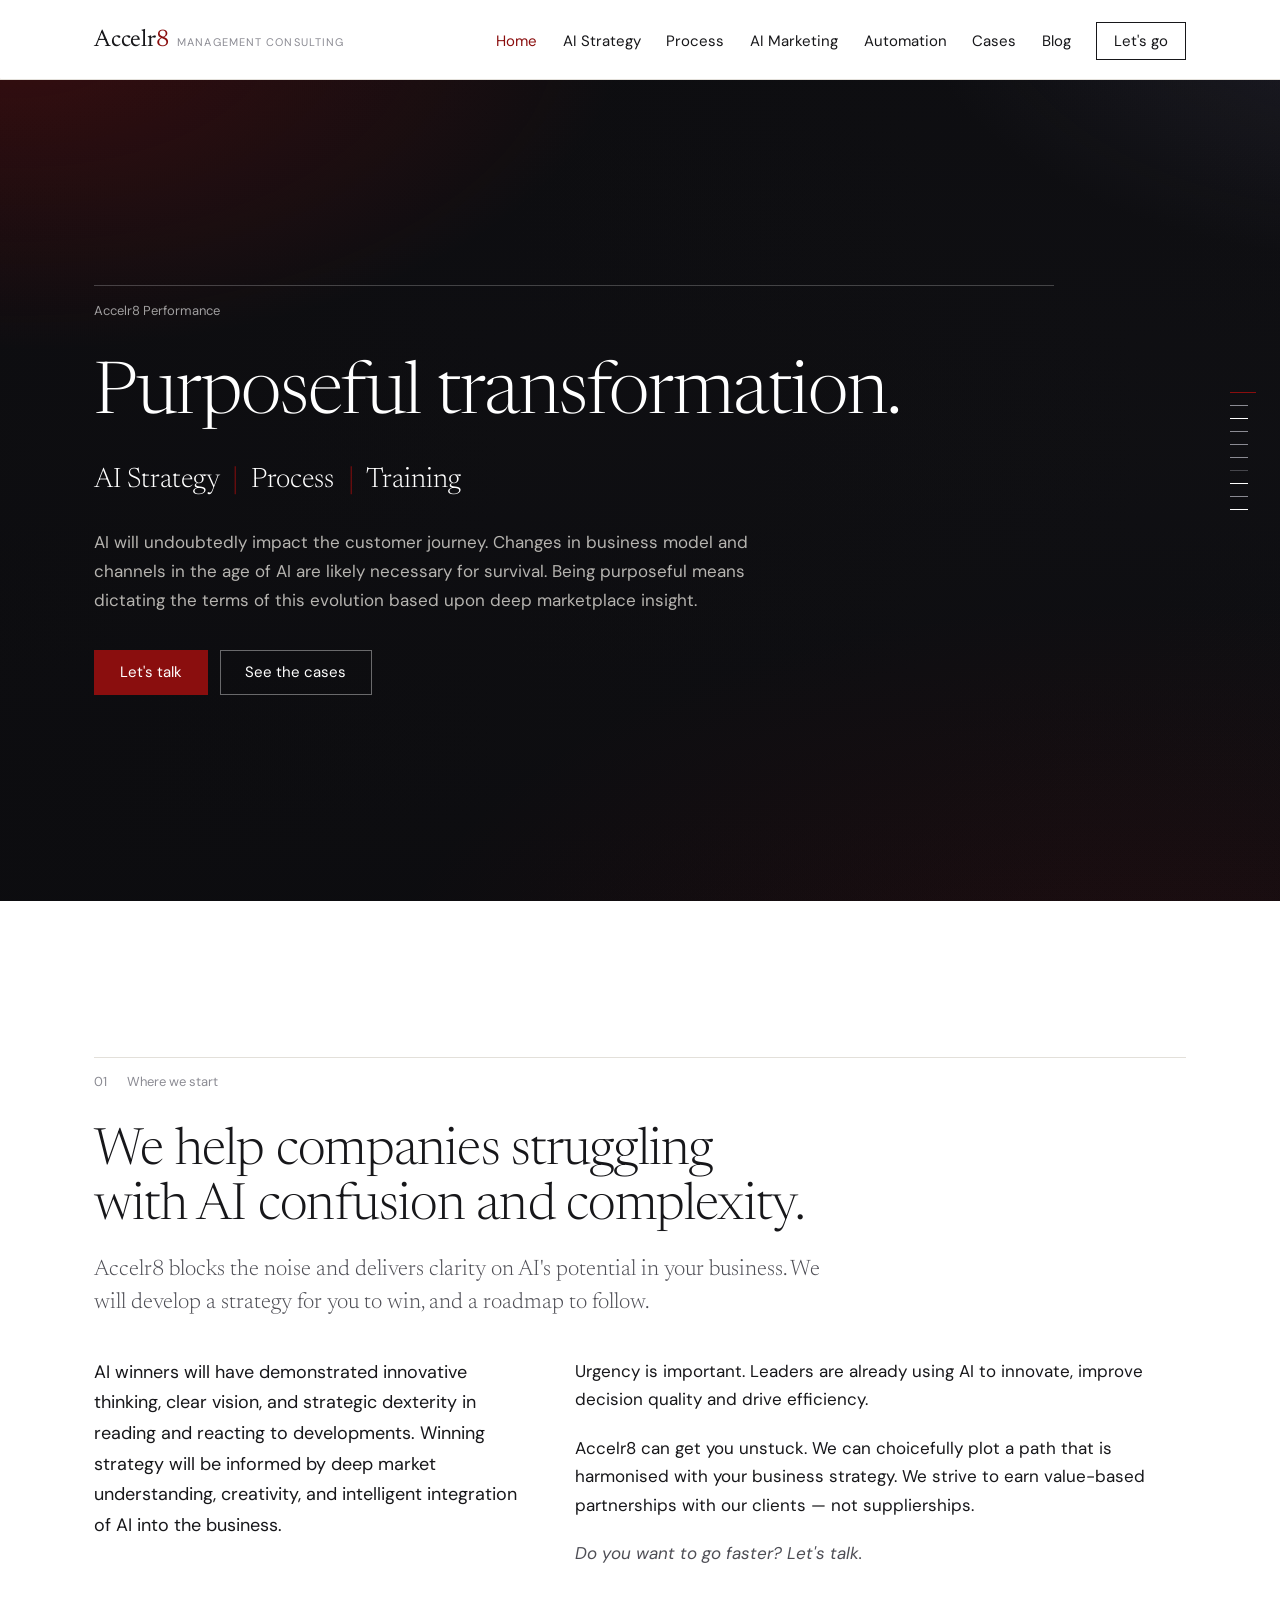
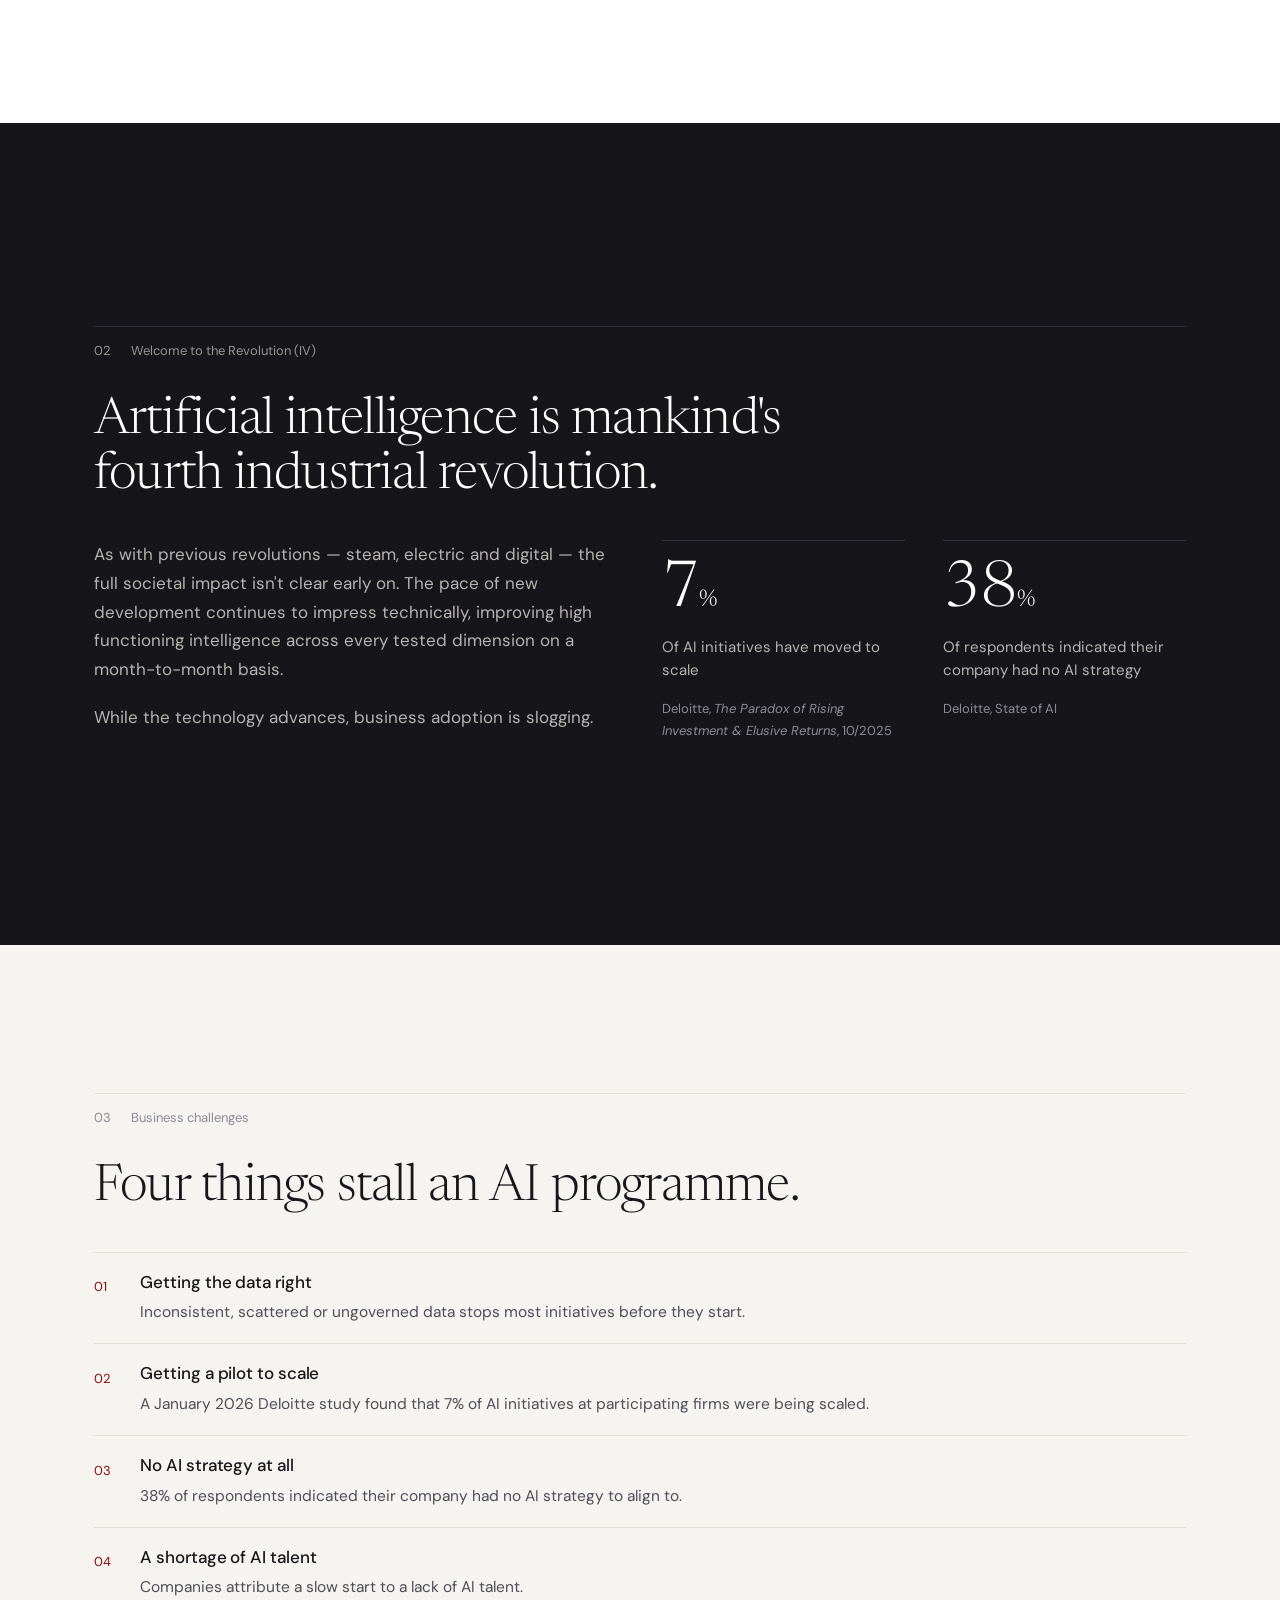
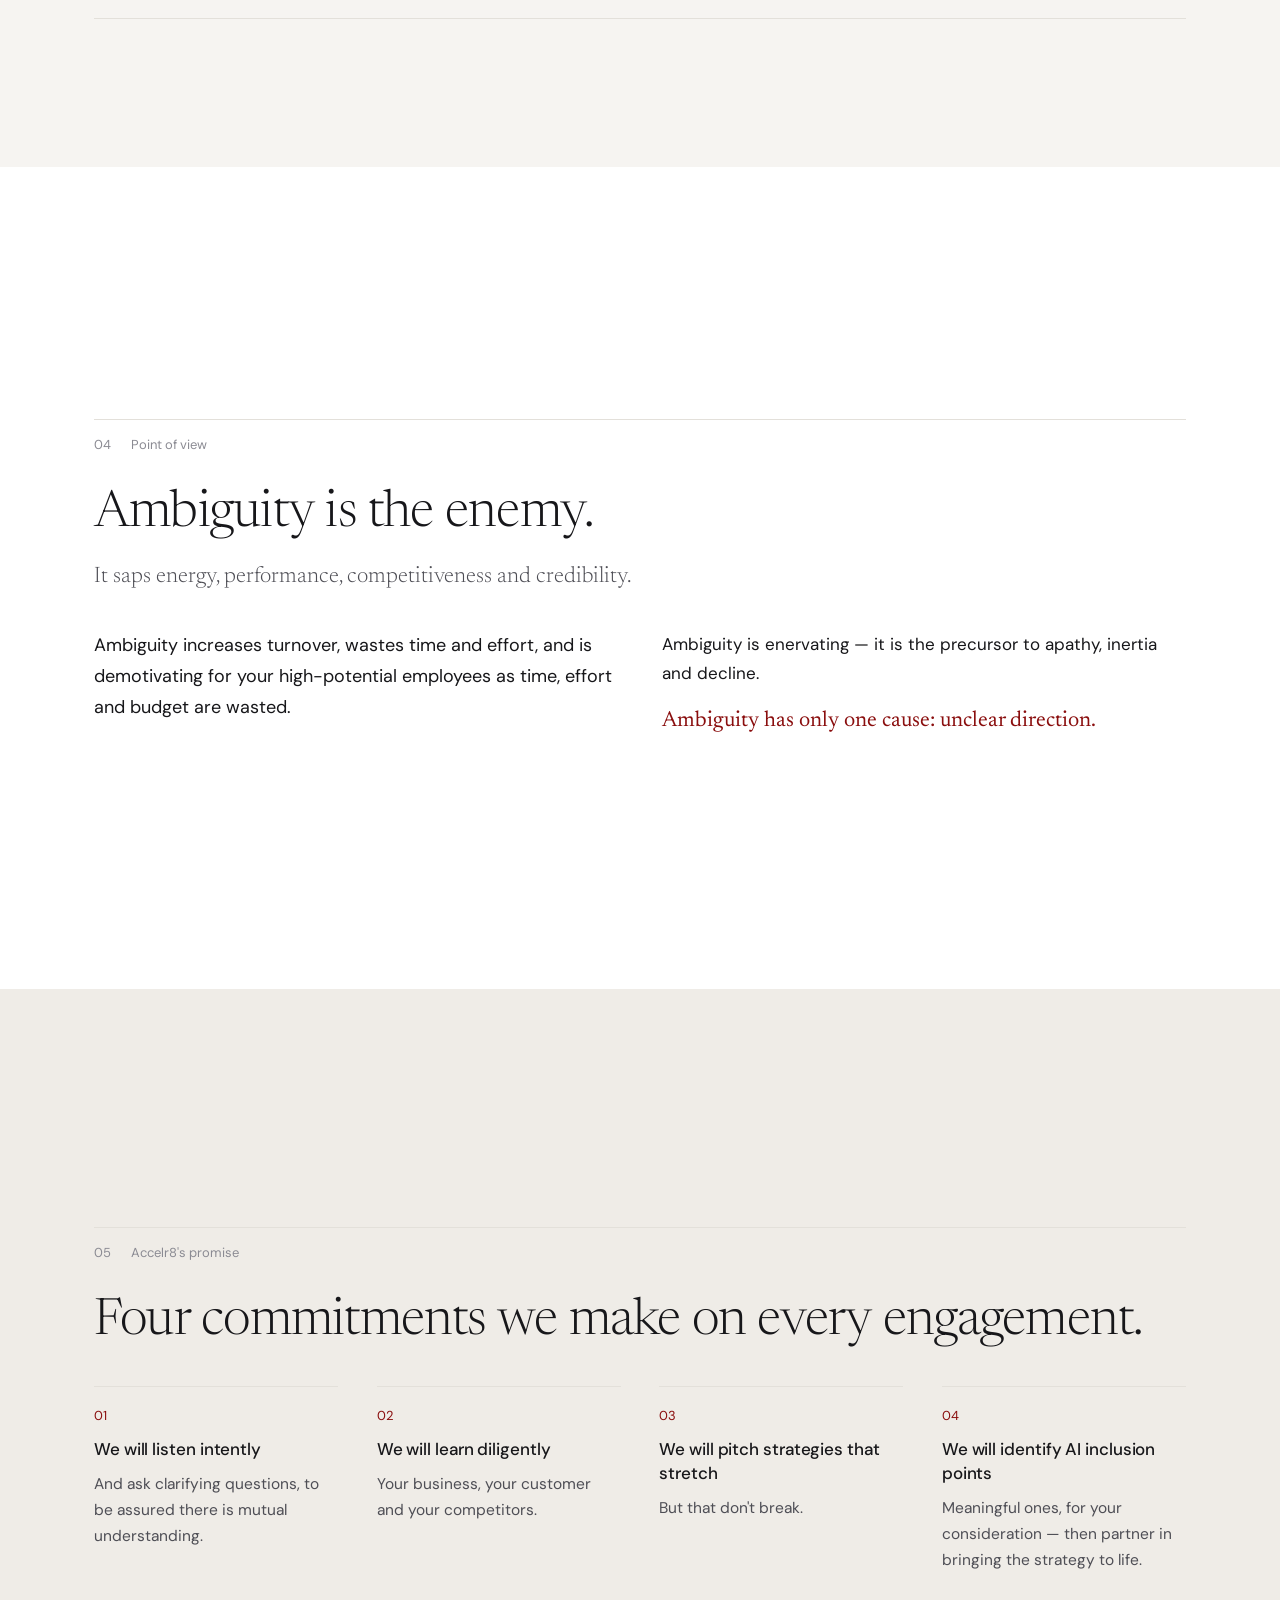
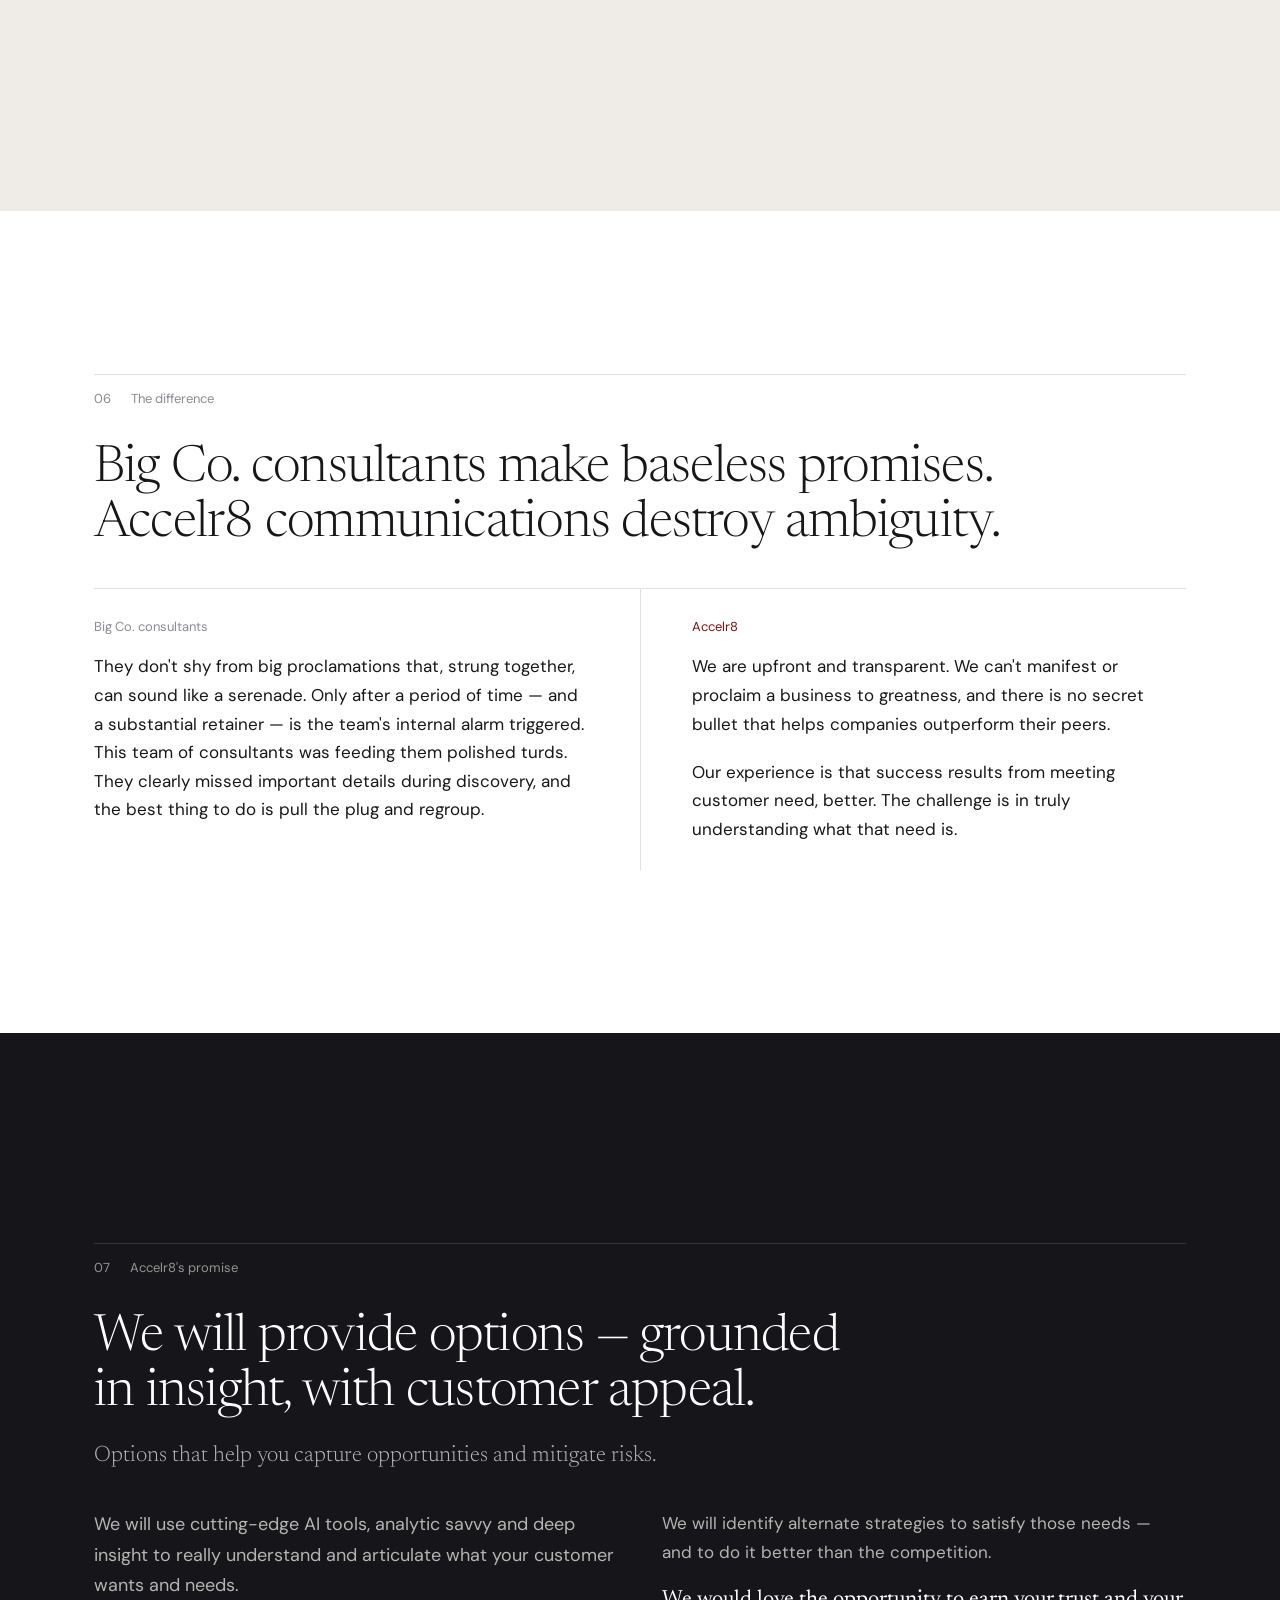
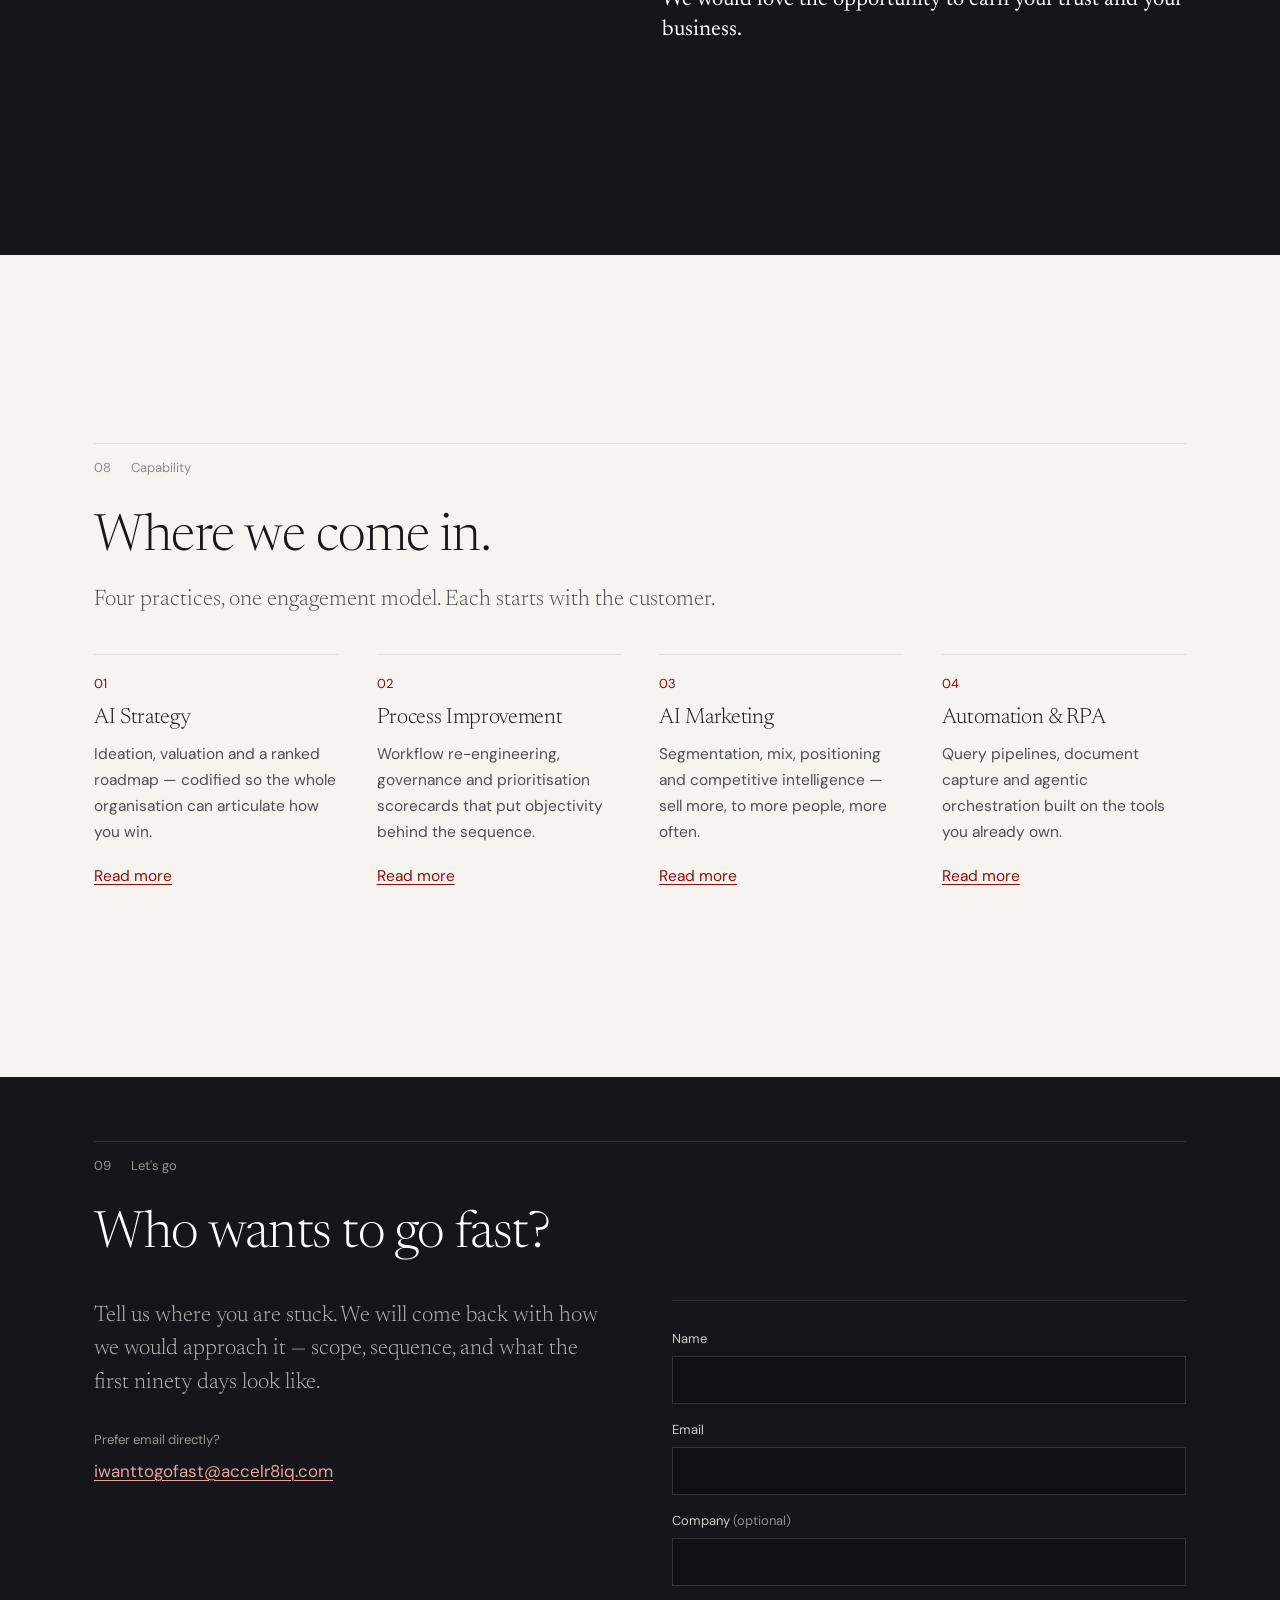
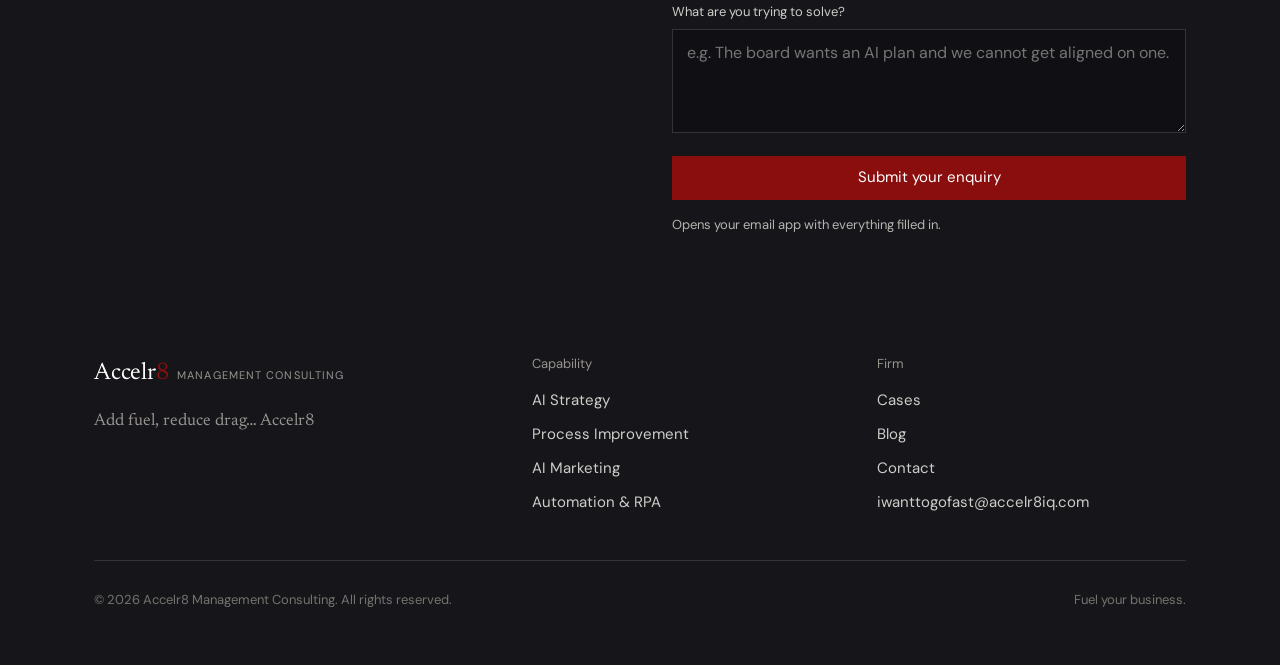
==== commit a4f256e8: "Rewrite homepage faithful to accelr8iq.com copy Carries the original homepage content: Revolution IV" ====
--- a/index.html
+++ b/index.html
@@ -1,371 +1,421 @@
 <!DOCTYPE html>
 <html lang="en">
 <head>
-  <meta charset="UTF-8" />
-  <meta name="viewport" content="width=device-width, initial-scale=1" />
-  <title>Accelr8 Consulting — Automating the Work That Repeats</title>
-  <meta name="description" content="Accelr8 Consulting builds robotic process automation, query pipelines, and agentic orchestration for finance, logistics, and operations teams. Pick one process — we automate it end to end and show you the hours." />
-  <meta name="theme-color" content="#e5321a" />
-
-  <!-- Open Graph -->
-  <meta property="og:title" content="Accelr8 Consulting — Automating the Work That Repeats" />
-  <meta property="og:description" content="Robotic process automation, query pipelines, and agentic orchestration across finance, logistics, and operations." />
-  <meta property="og:type" content="website" />
-
-  <link rel="icon" href="data:image/svg+xml,%3Csvg xmlns='http://www.w3.org/2000/svg' viewBox='0 0 32 32'%3E%3Crect width='32' height='32' fill='%23111111'/%3E%3Ctext x='16' y='23' font-family='Georgia,serif' font-size='20' font-weight='700' fill='%23e5321a' text-anchor='middle'%3E8%3C/text%3E%3C/svg%3E" />
-
-  <link rel="preconnect" href="https://fonts.googleapis.com" />
-  <link rel="preconnect" href="https://fonts.gstatic.com" crossorigin />
-  <link href="https://fonts.googleapis.com/css2?family=Source+Serif+4:opsz,wght@8..60,400;8..60,500;8..60,600&family=Inter:wght@400;500;600&display=swap" rel="stylesheet" />
-
-  <link rel="stylesheet" href="styles.css" />
+<meta charset="UTF-8" />
+<meta name="viewport" content="width=device-width, initial-scale=1" />
+<title>Accelr8 Management Consulting — AI Strategy, Process, Training</title>
+<meta name="description" content="Accelr8 is about purposeful transformation. We block the noise and deliver clarity on AI's potential in your business — a strategy to win, and a roadmap to follow." />
+<meta name="theme-color" content="#8a0e0e" />
+<meta property="og:title" content="Accelr8 Management Consulting" />
+<meta property="og:description" content="Purposeful transformation. AI strategy, process re-engineering, marketing and automation, grounded in deep marketplace insight." />
+<meta property="og:type" content="website" />
+<link rel="icon" href="data:image/svg+xml,%3Csvg xmlns='http://www.w3.org/2000/svg' viewBox='0 0 32 32'%3E%3Crect width='32' height='32' fill='%2316161a'/%3E%3Ctext x='16' y='23' font-family='Georgia,serif' font-size='19' fill='%238a0e0e' text-anchor='middle'%3E8%3C/text%3E%3C/svg%3E" />
+<link rel="preconnect" href="https://fonts.googleapis.com" />
+<link rel="preconnect" href="https://fonts.gstatic.com" crossorigin />
+<link href="https://fonts.googleapis.com/css2?family=Newsreader:ital,opsz,wght@0,6..72,200..500;1,6..72,200..400&family=DM+Sans:wght@400;500&display=swap" rel="stylesheet" />
+<link rel="stylesheet" href="styles.css?v=1787877677" />
 </head>
 <body>
-  <a class="skip-link" href="#main">Skip to content</a>
-
-  <header class="site-header" id="top">
-    <div class="wrap header-inner">
-      <a class="brand" href="#top" aria-label="Accelr8 Consulting home">
-        <span class="brand-mark">Accelr<span class="brand-8">8</span></span>
-        <span class="brand-sub">Consulting</span>
-      </a>
-
-      <button class="nav-toggle" aria-expanded="false" aria-controls="site-nav" aria-label="Open menu">
-        <span></span><span></span><span></span>
-      </button>
-
-      <nav class="site-nav" id="site-nav" aria-label="Primary">
-        <a href="#build">What we do</a>
-        <a href="#work">Work</a>
-        <a href="#approach">Approach</a>
-        <a href="#team">Team</a>
-        <a class="nav-cta" href="#contact">Contact</a>
-      </nav>
-    </div>
-  </header>
-
-  <main id="main">
-
-    <!-- HERO -->
-    <section class="hero">
-      <div class="wrap">
-        <p class="eyebrow">Technical &amp; AI Automation Consulting</p>
-        <h1>Automating the work that repeats.</h1>
-        <p class="lede">
-          Robotic process automation, query pipelines, and agentic orchestration
-          across finance, logistics, and operations. We build on the tools you
-          already own — no platform to license, nothing to rip out.
+<a class="skip-link" href="#main">Skip to content</a>
+
+<header class="site-header">
+  <div class="wrap header-inner">
+    <a class="brand" href="index.html" aria-label="Accelr8 Management Consulting home">
+      <span class="brand-mark">Accelr<span class="n8">8</span></span>
+      <span class="brand-sub">Management Consulting</span>
+    </a>
+    <button class="nav-toggle" type="button" aria-expanded="false" aria-controls="site-nav" aria-label="Open menu">
+      <span></span><span></span><span></span>
+    </button>
+    <nav class="site-nav" id="site-nav" aria-label="Main">
+      <ul>
+        <li><a href="index.html" aria-current="page">Home</a></li>
+        <li><a href="ai-strategy.html">AI Strategy</a></li>
+        <li><a href="process-improvement.html">Process</a></li>
+        <li><a href="ai-marketing.html">AI Marketing</a></li>
+        <li><a href="automation.html">Automation</a></li>
+        <li><a href="cases.html">Cases</a></li>
+        <li><a href="blog.html">Blog</a></li>
+        <li><a class="nav-cta" href="#contact">Let's go</a></li>
+      </ul>
+    </nav>
+  </div>
+</header>
+
+<main id="main">
+
+  <section class="hero" data-nav-label="Accelr8 Performance">
+    <div class="hero-media" aria-hidden="true">
+      <video autoplay loop muted playsinline preload="metadata"
+             src="https://videos.pexels.com/video-files/20533695/20533695-hd_1280_720_30fps.mp4"></video>
+    </div>
+    <div class="wrap">
+      <div class="hero-inner">
+        <div class="hero-rule"><span>Accelr8 Performance</span></div>
+        <h1 class="d1">Purposeful transformation.</h1>
+        <p class="hero-sub">AI Strategy <span class="sep">|</span> Process <span class="sep">|</span> Training</p>
+        <p class="hero-lede">
+          AI will undoubtedly impact the customer journey. Changes in business
+          model and channels in the age of AI are likely necessary for survival.
+          Being purposeful means dictating the terms of this evolution based upon
+          deep marketplace insight.
         </p>
-        <div class="hero-actions">
-          <a class="btn btn-primary" href="#contact">Start with one process</a>
-          <a class="btn btn-ghost" href="#work">See the work</a>
-        </div>
-      </div>
-    </section>
-
-    <!-- METHOD -->
-    <section class="section section-alt" id="method">
-      <div class="wrap">
-        <p class="eyebrow">Who you would be working with</p>
-        <h2>Three people, one stack.</h2>
-        <p class="section-lede">A small team that covers the whole path from raw export to approved report.</p>
-        <div class="grid grid-3">
-          <div class="card">
-            <h3>We ship production systems</h3>
-            <p>Pipelines, models, and automation that run unattended in real environments — not demos that work once.</p>
-          </div>
-          <div class="card">
-            <h3>We know the work being automated</h3>
-            <p>Close mechanics, inventory records, and reporting standards, so nothing is lost translating between the people doing the work and the people automating it.</p>
-          </div>
-          <div class="card">
-            <h3>We build on what you own</h3>
-            <p>No platform to license and nothing to rip out. Every result below came from tools the team already had.</p>
-          </div>
-        </div>
-      </div>
-    </section>
-
-    <!-- WHAT WE BUILD -->
-    <section class="section" id="build">
-      <div class="wrap">
-        <p class="eyebrow">Capability</p>
-        <h2>What we build.</h2>
-        <div class="grid grid-3 numbered">
-          <div class="card">
-            <span class="num">01</span>
-            <h3>Data &amp; query engineering</h3>
-            <ul>
-              <li>Refreshable pipelines from your existing exports and systems</li>
-              <li>Reconciliation logic with exception handling</li>
-              <li>Reporting templates bound to a single source of truth</li>
-            </ul>
-          </div>
-          <div class="card">
-            <span class="num">02</span>
-            <h3>Process automation</h3>
-            <ul>
-              <li>Scheduled runs, checklists, and ownership records</li>
-              <li>Document capture and extraction for invoices, packing lists, and vendor statements</li>
-              <li>Controls and audit trails on every automated step</li>
-            </ul>
-          </div>
-          <div class="card">
-            <span class="num">03</span>
-            <h3>Agentic orchestration</h3>
-            <ul>
-              <li>Multi-step agents that read, route, and draft under human approval</li>
-              <li>Retrieval over your own documents and policies</li>
-              <li>Evaluation harnesses so accuracy is measured, not assumed</li>
-            </ul>
-          </div>
-        </div>
-      </div>
-    </section>
-
-    <!-- SCOPE -->
-    <section class="section section-alt" id="scope">
-      <div class="wrap">
-        <p class="eyebrow">Scope</p>
-        <h2>Where this applies.</h2>
-        <p class="section-lede">Anywhere the same steps run against new data every period.</p>
-        <div class="grid grid-4">
-          <div class="scope-item">
-            <h3>Finance</h3>
-            <p class="scope-tag">Close &amp; reporting</p>
-            <p>Reconciliation, consolidation, reporting packs, variance and management reporting on a fixed calendar.</p>
-          </div>
-          <div class="scope-item">
-            <h3>Logistics</h3>
-            <p class="scope-tag">Inventory &amp; stock</p>
-            <p>Storage guides, obsolescence scoring, stock movement, and cycle counts reconciled against the ledger.</p>
-          </div>
-          <div class="scope-item">
-            <h3>Procurement</h3>
-            <p class="scope-tag">Vendors &amp; invoices</p>
-            <p>Invoice capture, purchase-order matching, vendor statement reconciliation, and approval routing.</p>
-          </div>
-          <div class="scope-item">
-            <h3>Operations</h3>
-            <p class="scope-tag">Recurring reporting</p>
-            <p>Scheduled dashboards, exception alerts, and audit trails wherever a report is assembled by hand today.</p>
-          </div>
-        </div>
-      </div>
-    </section>
-
-    <!-- RESULTS -->
-    <section class="section" id="results">
-      <div class="wrap">
-        <p class="eyebrow">Case study</p>
-        <h2>What automation replaced.</h2>
-
-        <div class="stats">
-          <div class="stat">
-            <span class="stat-figure">5 &rarr; 3</span>
-            <span class="stat-label">Days to close — a 40% time cut in end-of-month reporting</span>
-          </div>
-          <div class="stat">
-            <span class="stat-figure">~3,600 &rarr; 2</span>
-            <span class="stat-label">Minutes per report</span>
-          </div>
-          <div class="stat">
-            <span class="stat-figure">35&ndash;40%</span>
-            <span class="stat-label">Of back-office work in scope for automation (EY)</span>
-          </div>
-        </div>
-
-        <div class="table-scroll">
-          <table>
-            <thead>
-              <tr>
-                <th scope="col">Manual step</th>
-                <th scope="col">Replaced with</th>
-                <th scope="col">Effect</th>
-              </tr>
-            </thead>
-            <tbody>
-              <tr>
-                <td>Pulling and stitching source exports</td>
-                <td>A refreshable query layer built in Power Query</td>
-                <td>Re-keying gone; sources change in one place</td>
-              </tr>
-              <tr>
-                <td>Tying sub-ledgers to the GL</td>
-                <td>Scripted reconciliation with exception flags</td>
-                <td>Reviewers open the breaks, not the ledger</td>
-              </tr>
-              <tr>
-                <td>Rebuilding the reporting pack</td>
-                <td>Templated outputs bound to the query layer</td>
-                <td>A late entry means a refresh, not a rebuild</td>
-              </tr>
-              <tr>
-                <td>Tedious credit-card reporting</td>
-                <td>Long-lived tooling and machine learning</td>
-                <td>More frequent, better reporting</td>
-              </tr>
-            </tbody>
-          </table>
-        </div>
-      </div>
-    </section>
-
-    <!-- SELECTED WORK -->
-    <section class="section section-alt" id="work">
-      <div class="wrap">
-        <p class="eyebrow">Selected work</p>
-        <h2>Where this has run.</h2>
-        <dl class="work-list">
-          <div class="work-row">
-            <dt>
-              <span class="work-where">Investcorp</span>
-              <span class="work-context">Treasury operations</span>
-            </dt>
-            <dd>An LLM agent (GPT-4o) that structures treasury inbox traffic for downstream financial analysis.</dd>
-          </div>
-          <div class="work-row">
-            <dt>
-              <span class="work-where">Georgia Tech SGA</span>
-              <span class="work-context">Financial data committee</span>
-            </dt>
-            <dd>Spend forecasting and fraud detection across $50M and 600+ budget owners, with automated reporting pipelines for real-time oversight.</dd>
-          </div>
-          <div class="work-row">
-            <dt>
-              <span class="work-where">WestGate Partners</span>
-              <span class="work-context">Independent sponsor — lower-middle-market industrials</span>
-            </dt>
-            <dd>Deal-lifecycle DCF and LBO models, and the investment committee memos built on top of them.</dd>
-          </div>
-          <div class="work-row">
-            <dt>
-              <span class="work-where">Terran Orbital</span>
-              <span class="work-context">A Lockheed Martin company</span>
-            </dt>
-            <dd>A production inference pipeline on edge hardware — latency cut 40% against baseline and validated across hardware-in-the-loop testing.</dd>
-          </div>
-        </dl>
-      </div>
-    </section>
-
-    <!-- APPROACH -->
-    <section class="section" id="approach">
-      <div class="wrap">
-        <p class="eyebrow">Engagement</p>
-        <h2>How we would start.</h2>
-        <div class="grid grid-3 numbered">
-          <div class="card">
-            <span class="num">01</span>
-            <h3>Map the process</h3>
-            <p class="card-meta">Two to three days</p>
-            <p>Sit with the process as it actually runs, time every step, and separate the rule-bound work from the judgment work. The output is a report on where the hours are.</p>
-          </div>
-          <div class="card">
-            <span class="num">02</span>
-            <h3>Pilot one report</h3>
-            <p class="card-meta">One to two days</p>
-            <p>Automate it end to end on your existing tools, with the hours before and after measured against the same period.</p>
-          </div>
-          <div class="card">
-            <span class="num">03</span>
-            <h3>Hand off and expand</h3>
-            <p class="card-meta">Ongoing</p>
-            <p>Documented and owned by your team, then extended to the next process on the map. We stay on standby for fixes and maintenance.</p>
-          </div>
-        </div>
-      </div>
-    </section>
-
-    <!-- BENCHMARK -->
-    <section class="benchmark">
-      <div class="wrap">
-        <p class="eyebrow eyebrow-light">Benchmark</p>
-        <p class="benchmark-quote">
-          We removed 40% of a close cycle. EY puts 35&ndash;40% of back-office
-          work in scope — the same number, reached independently.
-        </p>
-        <p class="benchmark-source">The same arithmetic holds wherever the work is rule-bound and repeated every period. Source: EY, automation in the finance function.</p>
-      </div>
-    </section>
-
-    <!-- TEAM -->
-    <section class="section" id="team">
-      <div class="wrap">
-        <p class="eyebrow">Team</p>
-        <h2>Who you would be working with.</h2>
-        <div class="grid grid-3">
-          <div class="member">
-            <h3>Kuber Sarwal</h3>
-            <p class="member-role">Computer Science &amp; Astrophysics — Georgia Tech</p>
-            <p>ML engineering, data pipelines, and LLM orchestration. Machine learning intern at Terran Orbital, a Lockheed Martin company; NVIDIA-sponsored research at Georgia Tech.</p>
-          </div>
-          <div class="member">
-            <h3>Shaurya Ganjoo</h3>
-            <p class="member-role">Finance &amp; Philosophy — Indiana University</p>
-            <p>Financial modelling, reporting logic, and deliverable design. Investment analyst at WestGate Partners, working across the deal lifecycle in DCF and LBO analysis.</p>
-          </div>
-          <div class="member">
-            <h3>Dhruv Mandalik</h3>
-            <p class="member-role">Electrical Engineering &amp; Computer Science — Cornell University</p>
-            <p>Robotics ML and data pipelines, agentic systems, and performance engineering. Software engineer working with Investcorp's treasury team on LLM agent inbox monitoring.</p>
-          </div>
-        </div>
-      </div>
-    </section>
-
-    <!-- CONTACT -->
-    <section class="section section-alt" id="contact">
-      <div class="wrap contact-wrap">
-        <div class="contact-intro">
-          <p class="eyebrow">The ask</p>
-          <h2>Pick one process. We'll automate it end to end and show you the hours.</h2>
-          <p class="section-lede">
-            Tell us about a report or task that repeats every period. We'll reply
-            with what a pilot would look like — scope, timeline, and the hours it
-            would take back.
-          </p>
-          <p class="contact-direct">
-            Prefer email directly?<br />
-            <a href="mailto:ksarwal3@gatech.edu">ksarwal3@gatech.edu</a><br />
-            <a href="mailto:sganjoo@iu.edu">sganjoo@iu.edu</a><br />
-            <a href="mailto:dhruvm2310@gmail.com">dhruvm2310@gmail.com</a>
-          </p>
-        </div>
-
-        <form class="contact-form" id="contact-form" novalidate>
+        <div class="actions">
+          <a class="btn btn-primary" href="#contact">Let's talk</a>
+          <a class="btn btn-ghost" href="cases.html">See the cases</a>
+        </div>
+      </div>
+    </div>
+  </section>
+
+  <section data-nav-label="Winning">
+    <div class="wrap">
+      <div class="sec-head">
+        <div class="rule-top"><span class="sec-n">01</span><span class="sec-label">Where we start</span></div>
+        <div class="head-split">
+          <h2 class="d2">We help companies struggling with AI confusion and complexity.</h2>
+          <p class="lede">
+            Accelr8 blocks the noise and delivers clarity on AI's potential in your
+            business. We will develop a strategy for you to win, and a roadmap to
+            follow.
+          </p>
+        </div>
+      </div>
+      <div class="cols cols-57">
+        <div>
+          <p class="body-lg">
+            AI winners will have demonstrated innovative thinking, clear vision,
+            and strategic dexterity in reading and reacting to developments.
+            Winning strategy will be informed by deep market understanding,
+            creativity, and intelligent integration of AI into the business.
+          </p>
+        </div>
+        <div>
+          <p>
+            Urgency is important. Leaders are already using AI to innovate,
+            improve decision quality and drive efficiency.
+          </p>
+          <p>
+            Accelr8 can get you unstuck. We can choicefully plot a path that is
+            harmonised with your business strategy. We strive to earn
+            value-based partnerships with our clients &mdash; not supplierships.
+          </p>
+          <p class="muted"><em>Do you want to go faster? Let's talk.</em></p>
+        </div>
+      </div>
+    </div>
+  </section>
+
+  <section class="band-night" data-nav-label="Revolution IV">
+    <div class="wrap">
+      <div class="sec-head">
+        <div class="rule-top"><span class="sec-n">02</span><span class="sec-label">Welcome to the Revolution (IV)</span></div>
+        <h2 class="d2 statement-wide">Artificial intelligence is mankind's fourth industrial revolution.</h2>
+      </div>
+      <div class="cols cols-2">
+        <div>
+          <p>
+            As with previous revolutions &mdash; steam, electric and digital
+            &mdash; the full societal impact isn't clear early on. The pace of new
+            development continues to impress technically, improving high
+            functioning intelligence across every tested dimension on a
+            month-to-month basis.
+          </p>
+          <p>While the technology advances, business adoption is slogging.</p>
+        </div>
+        <div class="figures f2">
+          <div class="figure">
+            <div class="n">7<span class="u">%</span></div>
+            <p class="cap">Of AI initiatives have moved to scale</p>
+            <p class="src">Deloitte, <em>The Paradox of Rising Investment &amp; Elusive Returns</em>, 10/2025</p>
+          </div>
+          <div class="figure">
+            <div class="n">38<span class="u">%</span></div>
+            <p class="cap">Of respondents indicated their company had no AI strategy</p>
+            <p class="src">Deloitte, State of AI</p>
+          </div>
+        </div>
+      </div>
+    </div>
+  </section>
+
+  <section class="band-wash" data-nav-label="Business challenges">
+    <div class="wrap">
+      <div class="sec-head">
+        <div class="rule-top"><span class="sec-n">03</span><span class="sec-label">Business challenges</span></div>
+        <h2 class="d2 statement-wide">Four things stall an AI programme.</h2>
+      </div>
+      <ol class="numbered">
+        <li>
+          <div>
+            <h3 class="t1">Getting the data right</h3>
+            <p>Inconsistent, scattered or ungoverned data stops most initiatives before they start.</p>
+          </div>
+        </li>
+        <li>
+          <div>
+            <h3 class="t1">Getting a pilot to scale</h3>
+            <p>A January 2026 Deloitte study found that 7% of AI initiatives at participating firms were being scaled.</p>
+          </div>
+        </li>
+        <li>
+          <div>
+            <h3 class="t1">No AI strategy at all</h3>
+            <p>38% of respondents indicated their company had no AI strategy to align to.</p>
+          </div>
+        </li>
+        <li>
+          <div>
+            <h3 class="t1">A shortage of AI talent</h3>
+            <p>Companies attribute a slow start to a lack of AI talent.</p>
+          </div>
+        </li>
+      </ol>
+    </div>
+  </section>
+
+  <section data-nav-label="Ambiguity is the enemy">
+    <div class="wrap">
+      <div class="sec-head">
+        <div class="rule-top"><span class="sec-n">04</span><span class="sec-label">Point of view</span></div>
+        <div class="head-split">
+          <h2 class="d2">Ambiguity is the enemy.</h2>
+          <p class="lede">It saps energy, performance, competitiveness and credibility.</p>
+        </div>
+      </div>
+      <div class="cols cols-2">
+        <div>
+          <p class="body-lg">
+            Ambiguity increases turnover, wastes time and effort, and is
+            demotivating for your high-potential employees as time, effort and
+            budget are wasted.
+          </p>
+        </div>
+        <div>
+          <p>
+            Ambiguity is enervating &mdash; it is the precursor to apathy, inertia
+            and decline.
+          </p>
+          <p class="accent" style="font-family:var(--serif);font-size:1.375rem;line-height:1.35">
+            Ambiguity has only one cause: unclear direction.
+          </p>
+        </div>
+      </div>
+    </div>
+  </section>
+
+  <section class="band-wash2" data-nav-label="Accelr8's Promise">
+    <div class="wrap">
+      <div class="sec-head">
+        <div class="rule-top"><span class="sec-n">05</span><span class="sec-label">Accelr8's promise</span></div>
+        <h2 class="d2 statement-wide">Four commitments we make on every engagement.</h2>
+      </div>
+      <ul class="ruled-grid g4">
+        <li>
+          <span class="idx">01</span>
+          <h3 class="t1">We will listen intently</h3>
+          <p>And ask clarifying questions, to be assured there is mutual understanding.</p>
+        </li>
+        <li>
+          <span class="idx">02</span>
+          <h3 class="t1">We will learn diligently</h3>
+          <p>Your business, your customer and your competitors.</p>
+        </li>
+        <li>
+          <span class="idx">03</span>
+          <h3 class="t1">We will pitch strategies that stretch</h3>
+          <p>But that don't break.</p>
+        </li>
+        <li>
+          <span class="idx">04</span>
+          <h3 class="t1">We will identify AI inclusion points</h3>
+          <p>Meaningful ones, for your consideration &mdash; then partner in bringing the strategy to life.</p>
+        </li>
+      </ul>
+    </div>
+  </section>
+
+  <section data-nav-label="Big Co. vs Accelr8">
+    <div class="wrap">
+      <div class="sec-head">
+        <div class="rule-top"><span class="sec-n">06</span><span class="sec-label">The difference</span></div>
+        <h2 class="d2 statement-wide">Big Co. consultants make baseless promises. Accelr8 communications destroy ambiguity.</h2>
+      </div>
+      <div class="versus">
+        <div>
+          <p class="who">Big Co. consultants</p>
+          <p>
+            They don't shy from big proclamations that, strung together, can sound
+            like a serenade. Only after a period of time &mdash; and a substantial
+            retainer &mdash; is the team's internal alarm triggered. This team of
+            consultants was feeding them polished turds. They clearly missed
+            important details during discovery, and the best thing to do is pull
+            the plug and regroup.
+          </p>
+        </div>
+        <div>
+          <p class="who is-us">Accelr8</p>
+          <p>
+            We are upfront and transparent. We can't manifest or proclaim a
+            business to greatness, and there is no secret bullet that helps
+            companies outperform their peers.
+          </p>
+          <p>
+            Our experience is that success results from meeting customer need,
+            better. The challenge is in truly understanding what that need is.
+          </p>
+        </div>
+      </div>
+    </div>
+  </section>
+
+  <section class="band-night" data-nav-label="What we promise">
+    <div class="wrap">
+      <div class="sec-head">
+        <div class="rule-top"><span class="sec-n">07</span><span class="sec-label">Accelr8's promise</span></div>
+        <div class="head-split">
+          <h2 class="d2">We will provide options &mdash; grounded in insight, with customer appeal.</h2>
+          <p class="lede">Options that help you capture opportunities and mitigate risks.</p>
+        </div>
+      </div>
+      <div class="cols cols-2">
+        <div>
+          <p class="body-lg">
+            We will use cutting-edge AI tools, analytic savvy and deep insight to
+            really understand and articulate what your customer wants and needs.
+          </p>
+        </div>
+        <div>
+          <p>
+            We will identify alternate strategies to satisfy those needs &mdash;
+            and to do it better than the competition.
+          </p>
+          <p style="font-family:var(--serif);font-size:1.375rem;line-height:1.35;color:#fff">
+            We would love the opportunity to earn your trust and your business.
+          </p>
+        </div>
+      </div>
+    </div>
+  </section>
+
+  <section class="band-wash" data-nav-label="Capability">
+    <div class="wrap">
+      <div class="sec-head">
+        <div class="rule-top"><span class="sec-n">08</span><span class="sec-label">Capability</span></div>
+        <div class="head-split">
+          <h2 class="d2">Where we come in.</h2>
+          <p class="lede">Four practices, one engagement model. Each starts with the customer.</p>
+        </div>
+      </div>
+      <ul class="ruled-grid g4">
+        <li>
+          <span class="idx">01</span>
+          <h3 class="d3" style="font-size:1.375rem;margin-bottom:.6rem">AI Strategy</h3>
+          <p>Ideation, valuation and a ranked roadmap &mdash; codified so the whole organisation can articulate how you win.</p>
+          <p style="margin-top:.9rem"><a href="ai-strategy.html">Read more</a></p>
+        </li>
+        <li>
+          <span class="idx">02</span>
+          <h3 class="d3" style="font-size:1.375rem;margin-bottom:.6rem">Process Improvement</h3>
+          <p>Workflow re-engineering, governance and prioritisation scorecards that put objectivity behind the sequence.</p>
+          <p style="margin-top:.9rem"><a href="process-improvement.html">Read more</a></p>
+        </li>
+        <li>
+          <span class="idx">03</span>
+          <h3 class="d3" style="font-size:1.375rem;margin-bottom:.6rem">AI Marketing</h3>
+          <p>Segmentation, mix, positioning and competitive intelligence &mdash; sell more, to more people, more often.</p>
+          <p style="margin-top:.9rem"><a href="ai-marketing.html">Read more</a></p>
+        </li>
+        <li>
+          <span class="idx">04</span>
+          <h3 class="d3" style="font-size:1.375rem;margin-bottom:.6rem">Automation &amp; RPA</h3>
+          <p>Query pipelines, document capture and agentic orchestration built on the tools you already own.</p>
+          <p style="margin-top:.9rem"><a href="automation.html">Read more</a></p>
+        </li>
+      </ul>
+    </div>
+  </section>
+
+  <section class="band-night" id="contact" data-nav-label="Who wants to go fast?">
+    <div class="wrap">
+      <div class="sec-head">
+        <div class="rule-top"><span class="sec-n">09</span><span class="sec-label">Let's go</span></div>
+        <h2 class="d2">Who wants to go fast?</h2>
+      </div>
+      <div class="contact-grid">
+        <div>
+          <p class="lede">
+            Tell us where you are stuck. We will come back with how we would
+            approach it &mdash; scope, sequence, and what the first ninety days
+            look like.
+          </p>
+          <div class="contact-direct">
+            <p class="k">Prefer email directly?</p>
+            <a href="mailto:iwanttogofast@accelr8iq.com">iwanttogofast@accelr8iq.com</a>
+          </div>
+        </div>
+        <form class="form-shell" id="enquiry-form" novalidate>
           <div class="field">
-            <label for="cf-name">Name</label>
-            <input type="text" id="cf-name" name="name" autocomplete="name" required />
+            <label for="ef-name">Name</label>
+            <input type="text" id="ef-name" name="name" autocomplete="name" required />
           </div>
           <div class="field">
-            <label for="cf-email">Email</label>
-            <input type="email" id="cf-email" name="email" autocomplete="email" required />
+            <label for="ef-email">Email</label>
+            <input type="email" id="ef-email" name="email" autocomplete="email" required />
           </div>
           <div class="field">
-            <label for="cf-company">Company <span class="optional">(optional)</span></label>
-            <input type="text" id="cf-company" name="company" autocomplete="organization" />
+            <label for="ef-company">Company <span class="opt">(optional)</span></label>
+            <input type="text" id="ef-company" name="company" autocomplete="organization" />
           </div>
           <div class="field">
-            <label for="cf-message">Which process repeats?</label>
-            <textarea id="cf-message" name="message" rows="5" required placeholder="e.g. Month-end close pack — pulling exports, reconciling sub-ledgers, rebuilding the same report every period."></textarea>
-          </div>
-          <button type="submit" class="btn btn-primary">Compose email</button>
-          <p class="form-note" id="form-note" role="status">Opens your email app with everything filled in, addressed to the team.</p>
+            <label for="ef-message">What are you trying to solve?</label>
+            <textarea id="ef-message" name="message" required placeholder="e.g. The board wants an AI plan and we cannot get aligned on one."></textarea>
+          </div>
+          <button class="btn btn-primary" type="submit" style="width:100%">Submit your enquiry</button>
+          <p class="form-note" id="form-note">Opens your email app with everything filled in.</p>
         </form>
       </div>
-    </section>
-
-  </main>
-
-  <footer class="site-footer">
-    <div class="wrap footer-inner">
-      <span class="brand-mark footer-brand">Accelr<span class="brand-8">8</span> <span class="brand-sub">Consulting</span></span>
-      <p class="footer-tag">Automating the work that repeats — across finance, logistics, and operations.</p>
-      <p class="footer-legal">&copy; <span id="year">2026</span> Accelr8 Consulting. All rights reserved.</p>
-    </div>
-  </footer>
-
-  <script src="script.js"></script>
+    </div>
+  </section>
+
+</main>
+
+<footer class="site-footer">
+  <div class="wrap">
+    <div class="footer-top">
+      <div>
+        <span class="brand">
+          <span class="brand-mark">Accelr<span class="n8">8</span></span>
+          <span class="brand-sub">Management Consulting</span>
+        </span>
+        <p class="footer-tag">Add fuel, reduce drag&hellip; Accelr8</p>
+      </div>
+      <div class="footer-col">
+        <h4>Capability</h4>
+        <ul>
+          <li><a href="ai-strategy.html">AI Strategy</a></li>
+          <li><a href="process-improvement.html">Process Improvement</a></li>
+          <li><a href="ai-marketing.html">AI Marketing</a></li>
+          <li><a href="automation.html">Automation &amp; RPA</a></li>
+        </ul>
+      </div>
+      <div class="footer-col">
+        <h4>Firm</h4>
+        <ul>
+          <li><a href="cases.html">Cases</a></li>
+          <li><a href="blog.html">Blog</a></li>
+          <li><a href="index.html#contact">Contact</a></li>
+          <li><a href="mailto:iwanttogofast@accelr8iq.com">iwanttogofast@accelr8iq.com</a></li>
+        </ul>
+      </div>
+    </div>
+    <div class="footer-bottom">
+      <span>&copy; <span id="year">2026</span> Accelr8 Management Consulting. All rights reserved.</span>
+      <span>Fuel your business.</span>
+    </div>
+  </div>
+</footer>
+
+<script src="script.js?v=1787877677"></script>
 </body>
 </html>
--- a/styles.css
+++ b/styles.css
@@ -1,551 +1,528 @@
 /* =========================================================
-   Accelr8 Consulting — stylesheet
-   Editorial, print-inspired layout. Light theme only.
+   Accelr8 Management Consulting
+
+   Type:  Newsreader (serif) for statements, DM Sans for text
+          and interface. Display weights stay at 300–400 —
+          weight, not size, is what reads as institutional.
+   Colour: warm neutrals, with #8A0E0E carried over from
+          accelr8iq.com and used sparingly.
    ========================================================= */
 
 :root {
-  --bg: #ffffff;
-  --bg-alt: #f4f3f1;
-  --ink: #161513;
-  --ink-soft: #4c4a46;
-  --ink-faint: #7c7a74;
-  --accent: #e5321a;
-  --accent-dark: #c22a15;
-  --rule: #dcdad5;
-  --rule-strong: #161513;
-
-  --serif: "Source Serif 4", Georgia, "Times New Roman", serif;
-  --sans: "Inter", -apple-system, BlinkMacSystemFont, "Segoe UI", Roboto, Helvetica, Arial, sans-serif;
-
-  --wrap: 1140px;
-  --pad: clamp(20px, 5vw, 40px);
-  --section-y: clamp(56px, 9vw, 112px);
+  --ink:       #17171a;
+  --ink-soft:  #4e4e55;
+  --ink-mute:  #8b8b93;
+  --crimson:   #8a0e0e;
+  --crimson-d: #6d0b0b;
+  --night:     #16161a;
+  --night-2:   #1e1e23;
+  --paper:     #ffffff;
+  --wash:      #f6f4f1;   /* warm off-white */
+  --wash-2:    #efece7;
+  --line:      #e3e0da;
+  --line-d:    #33333b;
+
+  --wrap: 1220px;
+  --gut: clamp(1.25rem, 5vw, 4.5rem);
+  --header-h: 78px;
+
+  --pad-section: clamp(2.4rem, 6vh, 6rem);
+  --gap-head:    clamp(1.5rem, 4vh, 3.25rem);
+  --gap-grid:    clamp(1.25rem, 3vh, 2.75rem);
+  --pad-field:   clamp(0.6rem, 1.6vh, 1.15rem);
+
+  --serif: "Newsreader", Georgia, "Times New Roman", serif;
+  --sans:  "DM Sans", -apple-system, BlinkMacSystemFont, "Segoe UI", Helvetica, Arial, sans-serif;
 }
 
 *, *::before, *::after { box-sizing: border-box; }
 
-html { -webkit-text-size-adjust: 100%; scroll-behavior: smooth; }
+/* Scrolling is animated in JS: native smooth scrolling is cancelled by
+   scroll-snap, so the page would simply never move. */
+html { scroll-behavior: auto; -webkit-text-size-adjust: 100%; }
+@media (prefers-reduced-motion: reduce) {
+  *, *::before, *::after { animation-duration: .01ms !important; transition-duration: .01ms !important; }
+}
 
 body {
   margin: 0;
-  background: var(--bg);
-  color: var(--ink);
   font-family: var(--sans);
   font-size: 1.0625rem;
-  line-height: 1.6;
+  line-height: 1.68;
+  font-weight: 400;
+  color: var(--ink);
+  background: var(--paper);
   -webkit-font-smoothing: antialiased;
 }
 
-@media (prefers-reduced-motion: reduce) {
-  html { scroll-behavior: auto; }
-}
-
-img { max-width: 100%; height: auto; }
-
-a { color: var(--accent); text-decoration-thickness: 1px; text-underline-offset: 2px; }
-a:hover { color: var(--accent-dark); }
-
-:focus-visible {
-  outline: 2px solid var(--accent);
-  outline-offset: 2px;
-}
-
-.skip-link {
-  position: absolute;
-  left: -9999px;
-  top: 0;
-  background: var(--ink);
-  color: #fff;
-  padding: 10px 16px;
-  z-index: 200;
-}
-.skip-link:focus { left: 8px; top: 8px; }
-
-.wrap {
-  width: 100%;
-  max-width: var(--wrap);
-  margin-inline: auto;
-  padding-inline: var(--pad);
-}
-
-/* ---------- Header ---------- */
-.site-header {
-  position: sticky;
-  top: 0;
-  z-index: 100;
-  background: rgba(255, 255, 255, 0.92);
-  backdrop-filter: saturate(180%) blur(8px);
-  border-bottom: 1px solid var(--rule);
-}
-
-.header-inner {
-  display: flex;
-  align-items: center;
-  justify-content: space-between;
-  min-height: 64px;
-}
-
-.brand {
-  display: flex;
-  align-items: baseline;
-  gap: 8px;
-  text-decoration: none;
-  color: var(--ink);
-}
-.brand-mark {
+img, video { max-width: 100%; display: block; }
+
+/* ---------- type ---------- */
+
+h1, h2, h3, h4 { margin: 0; font-weight: 400; }
+
+.d1, .d2, .d3 {
   font-family: var(--serif);
-  font-weight: 600;
-  font-size: 1.35rem;
-  letter-spacing: -0.01em;
-}
-.brand-8 { color: var(--accent); }
-.brand-sub {
-  font-family: var(--sans);
-  font-size: 0.7rem;
-  text-transform: uppercase;
-  letter-spacing: 0.18em;
-  color: var(--ink-faint);
-  font-weight: 600;
-}
-
-.site-nav {
-  display: flex;
-  align-items: center;
-  gap: 30px;
-}
-.site-nav a {
+  font-weight: 300;
+  line-height: 1.08;
+  letter-spacing: -0.015em;
+  text-wrap: balance;
+}
+.d1 { font-size: clamp(2.75rem, 5.6vw, 4.75rem); }
+.d2 { font-size: clamp(2.1rem, 4vw, 3.35rem); }
+.d3 { font-size: clamp(1.6rem, 2.4vw, 2.15rem); line-height: 1.16; }
+
+/* Sub-heads sit in the sans, at text weight — never bolded up. */
+.t1 { font-family: var(--sans); font-size: 1.0625rem; font-weight: 500; letter-spacing: -0.005em; line-height: 1.4; }
+.t2 { font-family: var(--sans); font-size: 0.9375rem; font-weight: 500; letter-spacing: 0.005em; line-height: 1.45; }
+
+p { margin: 0 0 1.15em; }
+p:last-child { margin-bottom: 0; }
+
+.lede {
+  font-family: var(--serif);
+  font-size: clamp(1.1875rem, 1.75vw, 1.5rem);
+  font-weight: 300;
+  line-height: 1.5;
   color: var(--ink-soft);
-  text-decoration: none;
-  font-size: 0.9rem;
-  font-weight: 500;
-}
-.site-nav a:hover { color: var(--ink); }
-.site-nav .nav-cta {
-  color: var(--accent);
-  font-weight: 600;
-}
-
-.nav-toggle {
-  display: none;
-  flex-direction: column;
-  justify-content: center;
-  gap: 5px;
-  width: 40px;
-  height: 40px;
-  padding: 0;
-  border: 1px solid var(--rule);
-  background: transparent;
-  cursor: pointer;
-}
-.nav-toggle span {
-  display: block;
-  width: 18px;
-  height: 2px;
-  margin-inline: auto;
-  background: var(--ink);
-  transition: transform 0.2s ease, opacity 0.2s ease;
-}
+  max-width: 46rem;
+}
+.body-lg { font-size: 1.125rem; line-height: 1.7; }
+.muted { color: var(--ink-soft); }
+.accent { color: var(--crimson); }
+
+em { font-style: italic; }
+
+a { color: var(--crimson); text-decoration-thickness: 1px; text-underline-offset: 3px; }
+a:hover { color: var(--crimson-d); }
+
+.skip-link { position: absolute; left: -9999px; top: 0; z-index: 200; background: var(--crimson); color: #fff; padding: .75rem 1.25rem; font: 500 .875rem/1 var(--sans); }
+.skip-link:focus { left: 0; }
+.sr-only { position: absolute; width: 1px; height: 1px; padding: 0; margin: -1px; overflow: hidden; clip: rect(0 0 0 0); white-space: nowrap; border: 0; }
+:focus-visible { outline: 1px solid var(--crimson); outline-offset: 3px; }
+
+/* ---------- layout ---------- */
+
+.wrap { width: 100%; max-width: var(--wrap); margin-inline: auto; padding-inline: var(--gut); }
+section { padding-block: var(--pad-section); }
+
+.band-wash  { background: var(--wash); }
+.band-wash2 { background: var(--wash-2); }
+.band-night { background: var(--night); color: #e8e6e2; }
+.band-night .d1, .band-night .d2, .band-night .d3 { color: #fff; }
+.band-night .lede, .band-night p { color: #b6b4b0; }
+.band-night .muted { color: #a3a19d; }
+.band-night .rule-top { border-color: var(--line-d); }
+.band-night .sec-n, .band-night .sec-label { color: #97948f; }
+
+/* ---------- section header ----------
+   A hairline across the full measure, a quiet index and label
+   sitting on it, then the statement. This replaces the small
+   tracked-out badge sitting on top of a headline.            */
+
+.sec-head { margin-bottom: var(--gap-head); }
+
+.rule-top {
+  display: flex; align-items: baseline; gap: 1.25rem;
+  padding-top: .85rem;
+  border-top: 1px solid var(--line);
+  margin-bottom: clamp(1.5rem, 3.5vh, 2.75rem);
+}
+.sec-n { font-family: var(--sans); font-size: .8125rem; font-weight: 400; color: var(--ink-mute); font-variant-numeric: tabular-nums; }
+.sec-label { font-family: var(--sans); font-size: .8125rem; font-weight: 400; color: var(--ink-mute); }
+
+/* Every section header is the same shape: the statement runs the full
+   measure, the supporting lede sits beneath it at a readable line length.
+   `ch` is never used to size these containers — it resolves against the
+   container's own font size (the body's), not the heading's, which is what
+   previously stranded headings in the left half of the page. */
+.sec-head > h1,
+.sec-head > h2,
+.head-split > h1,
+.head-split > h2 { max-width: 100%; }
+
+.sec-head .lede,
+.head-split .lede { margin-top: 1.15rem; max-width: 46rem; }
+
+.head-split { display: block; }
+
+/* ---------- editorial columns ---------- */
+
+.cols { display: grid; gap: clamp(1.5rem, 3.5vw, 3.5rem); }
+@media (min-width: 820px) { .cols-2 { grid-template-columns: 1fr 1fr; } }
+@media (min-width: 820px) { .cols-3 { grid-template-columns: repeat(3, 1fr); } }
+@media (min-width: 820px) { .cols-4 { grid-template-columns: repeat(4, 1fr); } }
+/* asymmetric: statement | supporting */
+@media (min-width: 900px) { .cols-57 { grid-template-columns: 5fr 7fr; } }
+@media (min-width: 900px) { .cols-75 { grid-template-columns: 7fr 5fr; } }
+
+/* ---------- ruled list — replaces the card grid ---------- */
+
+.ruled { list-style: none; margin: 0; padding: 0; display: grid; gap: 0; }
+.ruled > li { border-top: 1px solid var(--line); padding: clamp(1rem, 2.4vh, 1.6rem) 0; }
+.ruled > li:last-child { border-bottom: 1px solid var(--line); }
+.band-night .ruled > li { border-color: var(--line-d); }
+
+/* Grid of ruled items: hairline above each, no boxes. */
+.ruled-grid { list-style: none; margin: 0; padding: 0; display: grid; gap: clamp(1.5rem, 3vw, 3rem); }
+@media (min-width: 820px) { .ruled-grid.g2 { grid-template-columns: repeat(2, 1fr); } }
+@media (min-width: 820px) { .ruled-grid.g3 { grid-template-columns: repeat(3, 1fr); } }
+@media (min-width: 900px) { .ruled-grid.g4 { grid-template-columns: repeat(4, 1fr); } }
+.ruled-grid > li { border-top: 1px solid var(--line); padding-top: clamp(.9rem, 2vh, 1.35rem); }
+.band-night .ruled-grid > li { border-color: var(--line-d); }
+.ruled-grid .idx { display: block; font-size: .8125rem; color: var(--crimson); margin-bottom: .7rem; font-variant-numeric: tabular-nums; }
+.ruled-grid h3 { margin-bottom: .55rem; }
+.ruled-grid p { color: var(--ink-soft); font-size: .9688rem; }
+
+/* Plain marker list */
+.marks { list-style: none; margin: .85rem 0 0; padding: 0; }
+.marks li { position: relative; padding-left: 1.15rem; margin-bottom: clamp(.35rem, 1vh, .6rem); color: var(--ink-soft); font-size: .9688rem; line-height: 1.55; }
+.marks li::before { content: ""; position: absolute; left: 0; top: .72em; width: 4px; height: 1px; background: var(--crimson); }
+.marks li:last-child { margin-bottom: 0; }
+.band-night .marks li { color: #b6b4b0; }
+
+/* Numbered challenge list */
+.numbered { list-style: none; margin: 0; padding: 0; counter-reset: nb; }
+.numbered > li {
+  counter-increment: nb;
+  display: grid; grid-template-columns: 2.4rem 1fr; gap: 0 .5rem;
+  border-top: 1px solid var(--line);
+  padding: clamp(.85rem, 2vh, 1.35rem) 0;
+}
+.numbered > li:last-child { border-bottom: 1px solid var(--line); }
+.numbered > li::before {
+  content: counter(nb, decimal-leading-zero);
+  font-size: .8125rem; color: var(--crimson); padding-top: .35rem;
+  font-variant-numeric: tabular-nums;
+}
+.numbered p { color: var(--ink-soft); font-size: .9688rem; margin: .3rem 0 0; }
+.band-night .numbered > li { border-color: var(--line-d); }
+.band-night .numbered p { color: #b6b4b0; }
+
+/* Engagement stages: index, body, timing — ruled, not boxed. */
+.stages { list-style: none; margin: 0; padding: 0; counter-reset: st; }
+.stages > li { counter-increment: st; border-top: 1px solid var(--line); padding: clamp(.9rem, 2.2vh, 1.6rem) 0; display: grid; gap: .35rem 2.5rem; }
+@media (min-width: 820px) { .stages > li { grid-template-columns: 3rem 1fr 11rem; align-items: start; } }
+.stages > li:last-child { border-bottom: 1px solid var(--line); }
+.stages .n { font-size: .8125rem; color: var(--crimson); padding-top: .3rem; font-variant-numeric: tabular-nums; }
+.stages .when { font-size: .8125rem; color: var(--ink-mute); padding-top: .35rem; }
+.stages p { color: var(--ink-soft); font-size: .9688rem; margin: .3rem 0 0; }
+.band-night .stages > li { border-color: var(--line-d); }
+.band-night .stages p { color: #b6b4b0; }
+
+/* ---------- header ---------- */
+
+.site-header { position: sticky; top: 0; z-index: 100; background: rgba(255,255,255,.95); backdrop-filter: saturate(180%) blur(10px); border-bottom: 1px solid var(--line); }
+.header-inner { display: flex; align-items: center; justify-content: space-between; gap: 1.5rem; min-height: var(--header-h); }
+
+.brand { display: flex; align-items: baseline; gap: .55rem; text-decoration: none; color: var(--ink); }
+.brand-mark { font-family: var(--serif); font-size: 1.5rem; font-weight: 400; letter-spacing: -.01em; }
+.brand-mark .n8 { color: var(--crimson); }
+.brand-sub { font-size: .6875rem; letter-spacing: .1em; text-transform: uppercase; color: var(--ink-mute); }
+
+.nav-toggle { display: none; width: 44px; height: 44px; padding: 0; margin-right: -.5rem; background: none; border: 0; cursor: pointer; }
+.nav-toggle span { display: block; width: 22px; height: 1px; margin: 6px auto; background: var(--ink); transition: transform .2s ease, opacity .2s ease; }
 .nav-toggle[aria-expanded="true"] span:nth-child(1) { transform: translateY(7px) rotate(45deg); }
 .nav-toggle[aria-expanded="true"] span:nth-child(2) { opacity: 0; }
 .nav-toggle[aria-expanded="true"] span:nth-child(3) { transform: translateY(-7px) rotate(-45deg); }
 
-@media (max-width: 760px) {
-  .nav-toggle { display: flex; }
-  .site-nav {
-    position: absolute;
-    left: 0;
-    right: 0;
-    top: 100%;
-    flex-direction: column;
-    align-items: stretch;
-    gap: 0;
-    background: var(--bg);
-    border-bottom: 1px solid var(--rule);
-    padding: 8px var(--pad) 16px;
-    display: none;
-  }
-  .site-nav.open { display: flex; }
-  .site-nav a {
-    padding: 12px 0;
-    border-bottom: 1px solid var(--rule);
-    font-size: 1rem;
-  }
-  .site-nav a:last-child { border-bottom: 0; }
-}
-
-/* ---------- Typography ---------- */
-h1, h2, h3 {
-  font-family: var(--serif);
-  font-weight: 600;
-  line-height: 1.1;
-  letter-spacing: -0.015em;
-  color: var(--ink);
-  margin: 0;
-}
-
-h1 {
-  font-size: clamp(2.4rem, 6.2vw, 4.2rem);
-  line-height: 1.04;
-  letter-spacing: -0.025em;
-}
-
-h2 {
-  font-size: clamp(1.8rem, 4vw, 2.7rem);
-}
-
-h3 {
-  font-size: 1.2rem;
-  letter-spacing: -0.01em;
-}
-
-.eyebrow {
-  font-family: var(--sans);
-  font-size: 0.72rem;
-  font-weight: 600;
-  text-transform: uppercase;
-  letter-spacing: 0.2em;
-  color: var(--accent);
-  margin: 0 0 18px;
-}
-.eyebrow-light { color: rgba(255, 255, 255, 0.8); }
-
-.lede {
-  font-size: clamp(1.05rem, 2vw, 1.3rem);
-  line-height: 1.55;
-  color: var(--ink-soft);
-  max-width: 46ch;
-}
-
-.section-lede {
-  font-size: 1.1rem;
-  color: var(--ink-soft);
-  max-width: 52ch;
-  margin: 14px 0 0;
-}
-
-/* ---------- Sections ---------- */
-.section {
-  padding-block: var(--section-y);
-  border-top: 1px solid var(--rule);
-}
-.section-alt { background: var(--bg-alt); }
-
-.section h2 + .grid,
-.section .section-lede + .grid,
-.section h2 + .stats,
-.section h2 + .table-scroll,
-.section h2 + .work-list {
-  margin-top: clamp(32px, 5vw, 56px);
-}
-
-/* ---------- Hero ---------- */
+.site-nav ul { display: flex; align-items: center; gap: 1.6rem; list-style: none; margin: 0; padding: 0; }
+.site-nav a { font-size: .9375rem; font-weight: 400; color: var(--ink); text-decoration: none; padding-block: .35rem; white-space: nowrap; }
+.site-nav a:hover { color: var(--crimson); }
+.site-nav a[aria-current="page"] { color: var(--crimson); }
+.site-nav .nav-cta { border: 1px solid var(--ink); padding: .5rem 1.05rem; }
+.site-nav .nav-cta:hover { background: var(--ink); color: #fff; }
+
+@media (max-width: 960px) {
+  .nav-toggle { display: block; }
+  .site-nav { position: absolute; inset: 100% 0 auto; display: none; background: var(--paper); border-bottom: 1px solid var(--line); padding: .5rem var(--gut) 1.5rem; }
+  .site-nav.open { display: block; }
+  .site-nav ul { flex-direction: column; align-items: stretch; gap: 0; }
+  .site-nav li { border-top: 1px solid var(--line); }
+  .site-nav a { display: block; padding: .95rem 0; }
+  .site-nav .nav-cta { display: inline-block; margin-top: 1rem; }
+}
+
+/* ---------- hero ---------- */
+
 .hero {
-  padding-block: clamp(64px, 12vw, 150px);
-}
-.hero h1 { margin-top: 4px; max-width: 15ch; }
-.hero .lede { margin-top: 28px; }
-
-.hero-actions {
-  display: flex;
-  flex-wrap: wrap;
-  gap: 14px;
-  margin-top: 36px;
-}
-
-/* ---------- Buttons ---------- */
-.btn {
-  display: inline-flex;
-  align-items: center;
-  justify-content: center;
-  padding: 13px 24px;
-  font-family: var(--sans);
-  font-size: 0.92rem;
-  font-weight: 600;
-  text-decoration: none;
-  border: 1px solid var(--ink);
-  cursor: pointer;
-  transition: background-color 0.15s ease, color 0.15s ease;
-}
-.btn-primary {
-  background: var(--accent);
-  border-color: var(--accent);
-  color: #fff;
-}
-.btn-primary:hover {
-  background: var(--accent-dark);
-  border-color: var(--accent-dark);
-  color: #fff;
-}
-.btn-ghost {
-  background: transparent;
-  color: var(--ink);
-}
-.btn-ghost:hover {
-  background: var(--ink);
-  color: #fff;
-}
-
-/* ---------- Grids ---------- */
-.grid { display: grid; gap: clamp(24px, 4vw, 44px); }
-.grid-3 { grid-template-columns: repeat(3, 1fr); }
-.grid-4 { grid-template-columns: repeat(4, 1fr); }
-
-@media (max-width: 900px) {
-  .grid-3, .grid-4 { grid-template-columns: repeat(2, 1fr); }
-}
-@media (max-width: 620px) {
-  .grid-3, .grid-4 { grid-template-columns: 1fr; }
-}
-
-/* ---------- Cards ---------- */
-.card {
-  border-top: 2px solid var(--rule-strong);
-  padding-top: 20px;
-}
-.card h3 { margin-bottom: 10px; }
-.card p { margin: 0; color: var(--ink-soft); }
-.card p + p { margin-top: 10px; }
-.card ul {
-  margin: 0;
-  padding-left: 1.1em;
-  color: var(--ink-soft);
-}
-.card ul li { margin-bottom: 8px; }
-.card ul li:last-child { margin-bottom: 0; }
-
-.numbered .num {
-  display: block;
-  font-family: var(--serif);
-  font-size: 1.05rem;
-  font-weight: 600;
-  color: var(--accent);
-  margin-bottom: 6px;
-}
-.card-meta {
-  font-family: var(--sans);
-  font-size: 0.72rem;
-  text-transform: uppercase;
-  letter-spacing: 0.16em;
-  color: var(--ink-faint);
-  margin: 0 0 12px !important;
-}
-
-/* ---------- Scope ---------- */
-.scope-item {
-  border-top: 2px solid var(--rule-strong);
-  padding-top: 20px;
-}
-.scope-item h3 { margin-bottom: 4px; }
-.scope-tag {
-  font-size: 0.8rem;
-  font-weight: 600;
-  color: var(--accent);
-  margin: 0 0 12px;
-}
-.scope-item p:last-child { margin: 0; color: var(--ink-soft); font-size: 0.98rem; }
-
-/* ---------- Stats ---------- */
-.stats {
-  display: grid;
-  grid-template-columns: repeat(3, 1fr);
-  gap: clamp(20px, 4vw, 40px);
-  margin-bottom: clamp(40px, 6vw, 64px);
-}
-@media (max-width: 720px) { .stats { grid-template-columns: 1fr; } }
-
-.stat {
-  border-top: 2px solid var(--accent);
-  padding-top: 16px;
-}
-.stat-figure {
-  display: block;
-  font-family: var(--serif);
-  font-size: clamp(2rem, 5vw, 3rem);
-  font-weight: 600;
-  letter-spacing: -0.02em;
-  line-height: 1;
-}
-.stat-label {
-  display: block;
-  margin-top: 10px;
-  font-size: 0.92rem;
-  color: var(--ink-soft);
-}
-
-/* ---------- Table ---------- */
-.table-scroll {
-  overflow-x: auto;
-  -webkit-overflow-scrolling: touch;
-  border-top: 2px solid var(--rule-strong);
-}
-table {
-  width: 100%;
-  min-width: 640px;
-  border-collapse: collapse;
-  font-size: 0.96rem;
-}
-thead th {
-  text-align: left;
-  font-family: var(--sans);
-  font-size: 0.72rem;
-  text-transform: uppercase;
-  letter-spacing: 0.16em;
-  color: var(--ink-faint);
-  font-weight: 600;
-  padding: 16px 20px 16px 0;
-  border-bottom: 1px solid var(--rule);
-}
-tbody td {
-  padding: 18px 20px 18px 0;
-  vertical-align: top;
-  border-bottom: 1px solid var(--rule);
-  color: var(--ink-soft);
-}
-tbody td:first-child {
-  color: var(--ink);
-  font-weight: 500;
-  width: 30%;
-}
-
-/* ---------- Selected work ---------- */
-.work-list { margin: 0; }
-.work-row {
-  display: grid;
-  grid-template-columns: minmax(220px, 1fr) 2fr;
-  gap: clamp(16px, 4vw, 48px);
-  padding: 26px 0;
-  border-bottom: 1px solid var(--rule);
-}
-.work-row:first-child { border-top: 2px solid var(--rule-strong); }
-.work-row dt { margin: 0; }
-.work-row dd { margin: 0; color: var(--ink-soft); }
-.work-where {
-  display: block;
-  font-family: var(--serif);
-  font-size: 1.15rem;
-  font-weight: 600;
-  color: var(--ink);
-}
-.work-context {
-  display: block;
-  margin-top: 4px;
-  font-size: 0.85rem;
-  color: var(--ink-faint);
-}
-@media (max-width: 620px) {
-  .work-row { grid-template-columns: 1fr; gap: 10px; }
-}
-
-/* ---------- Benchmark ---------- */
-.benchmark {
-  background: var(--accent);
-  color: #fff;
-  padding-block: clamp(60px, 10vw, 120px);
-}
-.benchmark-quote {
-  font-family: var(--serif);
-  font-weight: 600;
-  font-size: clamp(1.6rem, 4.4vw, 3rem);
-  line-height: 1.15;
-  letter-spacing: -0.02em;
-  margin: 0;
-  max-width: 20ch;
-}
-.benchmark-source {
-  margin: clamp(28px, 5vw, 48px) 0 0;
-  font-size: 0.9rem;
-  color: rgba(255, 255, 255, 0.85);
-  max-width: 60ch;
-}
-
-/* ---------- Team ---------- */
-.member {
-  border-top: 2px solid var(--rule-strong);
-  padding-top: 20px;
-}
-.member h3 { margin-bottom: 6px; }
-.member-role {
-  font-size: 0.82rem;
-  font-weight: 600;
-  text-transform: uppercase;
-  letter-spacing: 0.08em;
-  color: var(--accent);
-  margin: 0 0 12px;
-}
-.member p:last-child { margin: 0; color: var(--ink-soft); font-size: 0.98rem; }
-
-/* ---------- Contact ---------- */
-.contact-wrap {
-  display: grid;
-  grid-template-columns: 1fr 1fr;
-  gap: clamp(32px, 6vw, 72px);
-  align-items: start;
-}
-@media (max-width: 860px) {
-  .contact-wrap { grid-template-columns: 1fr; }
-}
-.contact-intro h2 { margin-top: 4px; max-width: 18ch; }
-.contact-direct {
-  margin-top: 28px;
-  font-size: 0.95rem;
-  color: var(--ink-soft);
-  line-height: 1.9;
-}
-
-.contact-form {
-  background: var(--bg);
-  border: 1px solid var(--rule);
-  padding: clamp(22px, 4vw, 34px);
-}
-.section-alt .contact-form { background: #fff; }
-
-.field { margin-bottom: 18px; }
-.field label {
-  display: block;
-  font-size: 0.82rem;
-  font-weight: 600;
-  margin-bottom: 7px;
-  color: var(--ink);
-}
-.field .optional { color: var(--ink-faint); font-weight: 400; }
-.field input,
-.field textarea {
-  width: 100%;
-  padding: 11px 13px;
-  font-family: var(--sans);
-  font-size: 0.95rem;
-  color: var(--ink);
-  background: var(--bg);
-  border: 1px solid var(--rule);
-  border-radius: 0;
-}
-.field input:focus,
-.field textarea:focus {
-  outline: 2px solid var(--accent);
-  outline-offset: 0;
-  border-color: var(--accent);
-}
-.field textarea { resize: vertical; min-height: 120px; }
-
-.contact-form .btn { width: 100%; margin-top: 4px; }
-.form-note {
-  margin: 14px 0 0;
-  font-size: 0.82rem;
-  color: var(--ink-faint);
-}
-.form-note.is-error { color: var(--accent-dark); font-weight: 600; }
-
-/* ---------- Footer ---------- */
-.site-footer {
-  background: var(--ink);
-  color: rgba(255, 255, 255, 0.72);
-  padding-block: clamp(40px, 7vw, 72px);
-}
-.footer-inner { display: grid; gap: 14px; }
-.footer-brand {
-  color: #fff;
-  font-size: 1.25rem;
-}
-.footer-brand .brand-sub { color: rgba(255, 255, 255, 0.55); }
-.footer-tag { margin: 0; max-width: 44ch; font-size: 0.95rem; }
-.footer-legal { margin: 0; font-size: 0.82rem; color: rgba(255, 255, 255, 0.45); }
+  position: relative; overflow: hidden; isolation: isolate;
+  background: var(--night); color: #fff;
+  padding-block: clamp(3rem, 8vh, 7rem);
+}
+
+/* Looping background footage, as on accelr8iq.com. The gradient below sits
+   on top of it, so the hero is fully composed before the video arrives —
+   and still reads correctly if it never does. */
+.hero-media { position: absolute; inset: 0; z-index: 0; overflow: hidden; }
+.hero-media video { width: 100%; height: 100%; object-fit: cover; display: block; }
+
+/* Scrim: keeps white type legible over whatever frame is showing. Weighted
+   to the left, where the copy sits, so the footage stays visible on the right. */
+.hero-media::after {
+  content: ""; position: absolute; inset: 0;
+  background:
+    linear-gradient(90deg, rgba(12,12,15,.72) 0%, rgba(12,12,15,.45) 48%, rgba(12,12,15,.2) 100%),
+    linear-gradient(180deg, rgba(12,12,15,.72) 0%, rgba(12,12,15,.55) 45%, rgba(12,12,15,.86) 100%);
+}
+
+.hero::before {
+  content: ""; position: absolute; inset: -20%; z-index: 1; pointer-events: none;
+  background:
+    radial-gradient(55% 45% at 15% 10%, rgba(138,14,14,.34), transparent 62%),
+    radial-gradient(45% 40% at 92% 6%, rgba(90,88,120,.22), transparent 60%),
+    radial-gradient(65% 55% at 78% 96%, rgba(138,14,14,.14), transparent 66%);
+}
+.hero > .wrap { position: relative; z-index: 2; }
+
+/* Don't pull ~7MB of video onto a phone, and don't autoplay motion for
+   anyone who has asked not to see it. The gradient hero stands on its own. */
+@media (max-width: 899px) { .hero-media video { display: none; } }
+@media (prefers-reduced-motion: reduce) { .hero-media video { display: none; } }
+.hero-inner { max-width: 60rem; }
+.hero .d1 { color: #fff; }
+.hero-rule { border-top: 1px solid rgba(255,255,255,.22); padding-top: .85rem; margin-bottom: clamp(1.5rem, 4vh, 2.75rem); display: flex; gap: 1.25rem; }
+.hero-rule span { font-size: .8125rem; color: rgba(255,255,255,.6); }
+.hero-sub { font-family: var(--serif); font-size: clamp(1.25rem, 2.2vw, 1.75rem); font-weight: 300; color: #fff; margin: 1.35rem 0 0; }
+.hero-sub .sep { color: var(--crimson); padding-inline: .45rem; }
+.hero-lede { margin-top: 1.5rem; font-size: 1.0625rem; line-height: 1.7; color: #b6b4b0; max-width: 44rem; }
+
+.hero-page { padding-block: clamp(2.75rem, 7vh, 6rem); }
+
+/* ---------- buttons ---------- */
+
+.actions { display: flex; flex-wrap: wrap; gap: .75rem; margin-top: clamp(1.75rem, 4vh, 2.75rem); }
+.btn { display: inline-flex; align-items: center; justify-content: center; padding: .85rem 1.55rem; border: 1px solid transparent; font: 400 .9375rem/1 var(--sans); text-decoration: none; cursor: pointer; transition: background-color .16s ease, color .16s ease, border-color .16s ease; }
+.btn-primary { background: var(--crimson); color: #fff; }
+.btn-primary:hover { background: var(--crimson-d); color: #fff; }
+.btn-ghost { background: transparent; color: #fff; border-color: rgba(255,255,255,.38); }
+.btn-ghost:hover { background: rgba(255,255,255,.09); color: #fff; border-color: #fff; }
+.btn-line { background: transparent; color: var(--ink); border-color: var(--ink); }
+.btn-line:hover { background: var(--ink); color: #fff; }
+
+/* ---------- statistics ---------- */
+
+.figures { display: grid; gap: clamp(1.5rem, 3vw, 3rem); }
+@media (min-width: 760px) { .figures.f2 { grid-template-columns: repeat(2, 1fr); } }
+@media (min-width: 760px) { .figures.f3 { grid-template-columns: repeat(3, 1fr); } }
+.figure { border-top: 1px solid var(--line); padding-top: clamp(.9rem, 2vh, 1.35rem); }
+.band-night .figure { border-color: var(--line-d); }
+.figure .n { font-family: var(--serif); font-weight: 300; font-size: clamp(2.5rem, 5vw, 4rem); line-height: 1; letter-spacing: -.02em; color: var(--ink); }
+.band-night .figure .n { color: #fff; }
+.figure .n .u { font-size: .38em; letter-spacing: 0; }
+.figure .cap { margin-top: .8rem; font-size: .9375rem; line-height: 1.5; color: var(--ink-soft); max-width: 28ch; }
+.band-night .figure .cap { color: #b6b4b0; }
+.figure .src { margin-top: .55rem; font-size: .8125rem; color: var(--ink-mute); }
+
+/* ---------- pull statement ---------- */
+
+/* Retained so existing markup keeps working; the width cap is gone. */
+.statement, .statement-wide { max-width: 100%; }
+.statement .src { margin-top: 1.5rem; font-size: .8125rem; color: var(--ink-mute); }
+.band-night .statement .src { color: #97948f; }
+
+/* ---------- comparison (Big Co. vs Accelr8) ---------- */
+
+.versus { display: grid; gap: 0; }
+@media (min-width: 900px) { .versus { grid-template-columns: 1fr 1fr; } }
+.versus > div { padding: clamp(1.4rem, 3vh, 2.25rem) 0; border-top: 1px solid var(--line); }
+@media (min-width: 900px) {
+  .versus > div:first-child { padding-right: clamp(2rem, 4vw, 4rem); }
+  .versus > div:last-child { padding-left: clamp(2rem, 4vw, 4rem); border-left: 1px solid var(--line); }
+}
+.versus .who { font-size: .8125rem; color: var(--ink-mute); margin-bottom: .9rem; }
+.versus .who.is-us { color: var(--crimson); }
+.band-night .versus > div { border-color: var(--line-d); }
+
+/* ---------- table ---------- */
+
+.table-scroll { overflow-x: auto; -webkit-overflow-scrolling: touch; }
+table { width: 100%; border-collapse: collapse; min-width: 640px; font-size: .9375rem; }
+thead th { text-align: left; font-size: .8125rem; font-weight: 400; color: var(--ink-mute); padding: 0 1.25rem .85rem 0; border-bottom: 1px solid var(--ink); }
+tbody td { padding: clamp(.7rem,1.7vh,1.1rem) 1.25rem clamp(.7rem,1.7vh,1.1rem) 0; border-bottom: 1px solid var(--line); vertical-align: top; color: var(--ink-soft); }
+tbody td:first-child { color: var(--ink); }
+thead th:last-child, tbody td:last-child { padding-right: 0; }
+
+/* ---------- case study ---------- */
+
+.case-head { display: flex; flex-wrap: wrap; align-items: baseline; gap: .4rem 1.25rem; margin-bottom: clamp(1rem, 2.4vh, 1.6rem); }
+.case-sector { font-size: .8125rem; color: var(--ink-mute); }
+.case-body { display: grid; gap: clamp(1.35rem, 3vw, 3.25rem); }
+@media (min-width: 900px) { .case-body { grid-template-columns: 7fr 5fr; } }
+.case-body h3 { margin: clamp(1.1rem, 2.4vh, 1.9rem) 0 .6rem; }
+.case-body h3:first-child { margin-top: 0; }
+.case-body p, .case-body li { color: var(--ink-soft); }
+.case-results { align-self: start; border-top: 1px solid var(--ink); padding-top: clamp(.9rem, 2vh, 1.3rem); }
+.case-results h3 { margin: 0 0 1rem; font-size: .8125rem; font-weight: 400; color: var(--ink-mute); }
+.case-results ul { list-style: none; margin: 0; padding: 0; }
+.case-results li { border-top: 1px solid var(--line); padding: clamp(.55rem,1.5vh,.8rem) 0; color: var(--ink); font-size: .9375rem; line-height: 1.5; }
+.case-results li:first-child { border-top: 0; padding-top: 0; }
+
+/* ---------- blog ---------- */
+
+.posts { list-style: none; margin: 0; padding: 0; }
+.posts > li { border-top: 1px solid var(--line); }
+.posts > li:last-child { border-bottom: 1px solid var(--line); }
+.posts a.post {
+  display: grid; gap: .35rem 2.5rem; padding: clamp(1.1rem, 2.6vh, 1.9rem) 0;
+  text-decoration: none; color: inherit;
+}
+@media (min-width: 820px) { .posts a.post { grid-template-columns: 1fr 13rem; align-items: start; } }
+.posts a.post:hover h3 { color: var(--crimson); }
+.posts h3 { font-family: var(--serif); font-weight: 300; font-size: clamp(1.4rem, 2.2vw, 1.9rem); line-height: 1.2; margin-bottom: .5rem; }
+.posts p { color: var(--ink-soft); font-size: .9688rem; margin: 0; max-width: 60ch; }
+.post-meta { font-size: .8125rem; color: var(--ink-mute); line-height: 1.6; }
+.post-meta .by { display: block; color: var(--ink); }
+.tags { margin-top: .8rem; display: flex; flex-wrap: wrap; gap: .35rem .5rem; }
+.tags span { font-size: .6875rem; letter-spacing: .06em; text-transform: uppercase; color: var(--ink-mute); border: 1px solid var(--line); padding: .18rem .5rem; }
+
+/* ---------- long-form article ---------- */
+/* Articles scroll as documents: the one-section-per-viewport rule is turned
+   off here, because prose must never be forced into screen-sized blocks. */
+body.doc main > section { min-height: 0; display: block; scroll-snap-align: none; }
+body.doc { }
+
+.prose { max-width: 44rem; }
+.prose > * + * { margin-top: 1.15em; }
+.prose p { margin: 0; color: var(--ink-soft); }
+.prose h3 { font-family: var(--serif); font-weight: 400; font-size: 1.375rem; color: var(--ink); margin-top: 2.2em; }
+.prose ul, .prose ol { margin: 0; padding-left: 1.15rem; color: var(--ink-soft); }
+.prose li { margin-bottom: .55rem; }
+.prose li > ul, .prose li > ol { margin-top: .5rem; }
+.prose blockquote {
+  margin: 2em 0; padding-left: 1.35rem; border-left: 2px solid var(--crimson);
+  font-family: var(--serif); font-weight: 300; font-size: clamp(1.2rem, 2vw, 1.55rem);
+  line-height: 1.35; color: var(--ink);
+}
+.prose blockquote cite { display: block; margin-top: .7rem; font: 400 .8125rem/1.5 var(--sans); font-style: normal; color: var(--ink-mute); }
+.prose .refs { margin-top: 2.5em; border-top: 1px solid var(--line); padding-top: 1.1rem; }
+.prose .refs h3 { margin-top: 0; font-size: .8125rem; font-family: var(--sans); color: var(--ink-mute); }
+.prose .refs ul { list-style: none; padding: 0; font-size: .875rem; word-break: break-word; }
+
+.article-meta { display: flex; flex-wrap: wrap; gap: .4rem 1.5rem; font-size: .8125rem; color: rgba(255,255,255,.65); margin-top: 1.35rem; }
+.article-meta .by { color: #fff; }
+
+.back-link { display: inline-block; margin-top: clamp(2rem, 4vh, 3rem); font-size: .9375rem; }
+
+/* ---------- newsletter ---------- */
+.signup { display: flex; flex-wrap: wrap; gap: .6rem; margin-top: 1.35rem; max-width: 32rem; }
+.signup input { flex: 1 1 15rem; padding: .7rem .85rem; font: 400 1rem/1.5 var(--sans); color: #f2f0ed; background: #101014; border: 1px solid var(--line-d); }
+.signup input:focus { outline: 1px solid var(--crimson); border-color: var(--crimson); }
+
+/* ---------- contact ---------- */
+
+.contact-grid { display: grid; gap: clamp(2rem, 5vw, 4.5rem); align-items: start; }
+@media (min-width: 900px) { .contact-grid { grid-template-columns: 1fr 1fr; } }
+.form-shell { border-top: 1px solid var(--line-d); padding-top: clamp(1.25rem, 3vh, 2rem); }
+.field { margin-bottom: var(--pad-field); }
+.field label { display: block; font-size: .8125rem; margin-bottom: .4rem; color: #cfcdc9; }
+.field .opt { color: #8b8b93; }
+.field input, .field textarea { width: 100%; padding: .7rem .85rem; font: 400 1rem/1.5 var(--sans); color: #f2f0ed; background: #101014; border: 1px solid var(--line-d); }
+.field textarea { min-height: 6.5rem; resize: vertical; }
+.field input:focus, .field textarea:focus { outline: 1px solid var(--crimson); border-color: var(--crimson); }
+.form-note { font-size: .8125rem; color: #97948f; margin-top: .85rem; }
+.form-note.is-error { color: #ff9a92; }
+.contact-direct { margin-top: 1.75rem; }
+.contact-direct .k { font-size: .8125rem; color: #97948f; margin-bottom: .4rem; }
+.contact-direct a { font-size: 1.0625rem; color: #e5a3a3; }
+
+/* ---------- footer ---------- */
+
+.site-footer { background: var(--night); color: #97948f; padding-block: clamp(2.5rem, 6vh, 4.5rem); font-size: .9375rem; }
+.footer-top { display: grid; gap: 2.25rem; padding-bottom: 2.25rem; border-bottom: 1px solid var(--line-d); }
+@media (min-width: 760px) { .footer-top { grid-template-columns: 1.3fr 1fr 1fr; } }
+.site-footer .brand { color: #fff; }
+.site-footer .brand-sub { color: #97948f; }
+.footer-tag { margin-top: .9rem; color: #97948f; max-width: 28ch; font-family: var(--serif); font-size: 1.0625rem; }
+.footer-col h4 { font-size: .8125rem; font-weight: 400; color: #97948f; margin-bottom: .85rem; }
+.footer-col ul { list-style: none; margin: 0; padding: 0; }
+.footer-col li { margin-bottom: .55rem; }
+.footer-col a { color: #cfcdc9; text-decoration: none; }
+.footer-col a:hover { color: #fff; text-decoration: underline; }
+.footer-bottom { display: flex; flex-wrap: wrap; gap: .6rem 2rem; justify-content: space-between; padding-top: 1.75rem; font-size: .8125rem; color: #75736f; }
+
+/* =========================================================
+   Screen layout — one section per viewport, never clipped.
+   ========================================================= */
+
+@media (min-width: 900px) and (min-height: 620px) {
+  html { scroll-snap-type: y proximity; scroll-padding-top: var(--header-h); }
+  main > section { min-height: calc(100svh - var(--header-h)); display: flex; flex-direction: column; justify-content: center; scroll-snap-align: start; }
+  main > section > .wrap { width: 100%; }
+  .site-footer { scroll-snap-align: end; }
+}
+@media (min-width: 900px) and (max-height: 619px) {
+  html { scroll-snap-type: y proximity; scroll-padding-top: var(--header-h); }
+  main > section { scroll-snap-align: start; }
+}
+
+/* =========================================================
+   Transitions & wayfinding
+   ========================================================= */
+
+@view-transition { navigation: auto; }
+::view-transition-old(root) { animation: tx-out .2s ease both; }
+::view-transition-new(root) { animation: tx-in .3s ease both; }
+@keyframes tx-out { to { opacity: 0; } }
+@keyframes tx-in { from { opacity: 0; transform: translateY(6px); } }
+
+html.js-tx [data-rv] { opacity: 0; transform: translateY(12px); }
+html.js-tx [data-rv].rv-in {
+  opacity: 1; transform: none;
+  transition: opacity .6s cubic-bezier(.22,.61,.36,1), transform .6s cubic-bezier(.22,.61,.36,1);
+  transition-delay: var(--rv-d, 0ms);
+}
+
+.tx-progress { position: fixed; top: calc(var(--header-h) - 1px); left: 0; height: 1px; width: 0; background: var(--crimson); z-index: 99; pointer-events: none; transition: width .1s linear; }
+
+.tx-rail { position: fixed; right: 1.5rem; top: 50%; transform: translateY(-50%); z-index: 95; display: none; flex-direction: column; gap: .75rem; margin: 0; padding: 0; list-style: none; }
+@media (min-width: 1180px) and (min-height: 620px) { .tx-rail { display: flex; } }
+.tx-rail button { position: relative; display: block; width: 18px; height: 1px; padding: 0; border: 0; background: var(--ink-mute); opacity: .45; cursor: pointer; transition: opacity .2s ease, background-color .2s ease, width .2s ease; }
+.tx-rail button:hover { opacity: 1; width: 26px; }
+.tx-rail button[aria-current="true"] { background: var(--crimson); opacity: 1; width: 26px; }
+.tx-rail button.on-dark { background: #fff; }
+.tx-rail button.on-dark[aria-current="true"] { background: var(--crimson); }
+.tx-rail button::after {
+  content: attr(data-label); position: absolute; right: 2.1rem; top: 50%; transform: translateY(-50%);
+  padding: .25rem .55rem; background: var(--ink); color: #fff; font: 400 .75rem/1.3 var(--sans);
+  white-space: nowrap; opacity: 0; pointer-events: none; transition: opacity .15s ease;
+}
+.tx-rail button:hover::after, .tx-rail button:focus-visible::after { opacity: 1; }
+
+@media (prefers-reduced-motion: reduce) {
+  html.js-tx [data-rv] { opacity: 1; transform: none; }
+  .tx-progress, .tx-rail button { transition: none; }
+  ::view-transition-old(root), ::view-transition-new(root) { animation: none; }
+}
+
+/* Short laptop screens: tighten the densest blocks a notch so every section
+   still lands inside one viewport without cutting copy. */
+@media (min-width: 900px) and (max-height: 830px) {
+  .form-shell .field { margin-bottom: .5rem; }
+  .form-shell .field textarea { min-height: 4.75rem; }
+  .form-shell .field input, .form-shell .field textarea { padding: .55rem .8rem; }
+  .contact-direct { margin-top: 1.1rem; }
+  .case-body p, .case-body li { font-size: .9375rem; }
+  .marks li { margin-bottom: .32rem; }
+  .figures { gap: clamp(1.1rem, 2.4vw, 2rem); }
+
+  /* Interior page heroes: a slightly smaller display size and a wider
+     measure, so a long headline costs two lines instead of three. */
+  .hero-page .hero-inner { max-width: 56rem; }
+  .hero-page .d1 { font-size: clamp(2.25rem, 4.2vw, 3.4rem); }
+  .hero-page .hero-lede { margin-top: 1.1rem; }
+  .hero-page .actions { margin-top: 1.4rem; }
+
+  #contact .sec-head { margin-bottom: clamp(.9rem, 2vh, 1.6rem); }
+  #contact .lede { font-size: 1.0625rem; line-height: 1.5; }
+  #contact .form-note { margin-top: .55rem; }
+  #contact .btn { padding-block: .72rem; }
+}
+
+/* Narrow desktop + short screen is the tightest combination: the case grid's
+   columns are already slim, so the prose steps down one more notch. */
+@media (min-width: 900px) and (max-width: 1200px) and (max-height: 830px) {
+  .case-body p, .case-body li { font-size: .9063rem; line-height: 1.55; }
+  .case-results li { padding: .5rem 0; }
+  .case-body h3 { margin-top: clamp(.9rem, 2vh, 1.5rem); }
+}
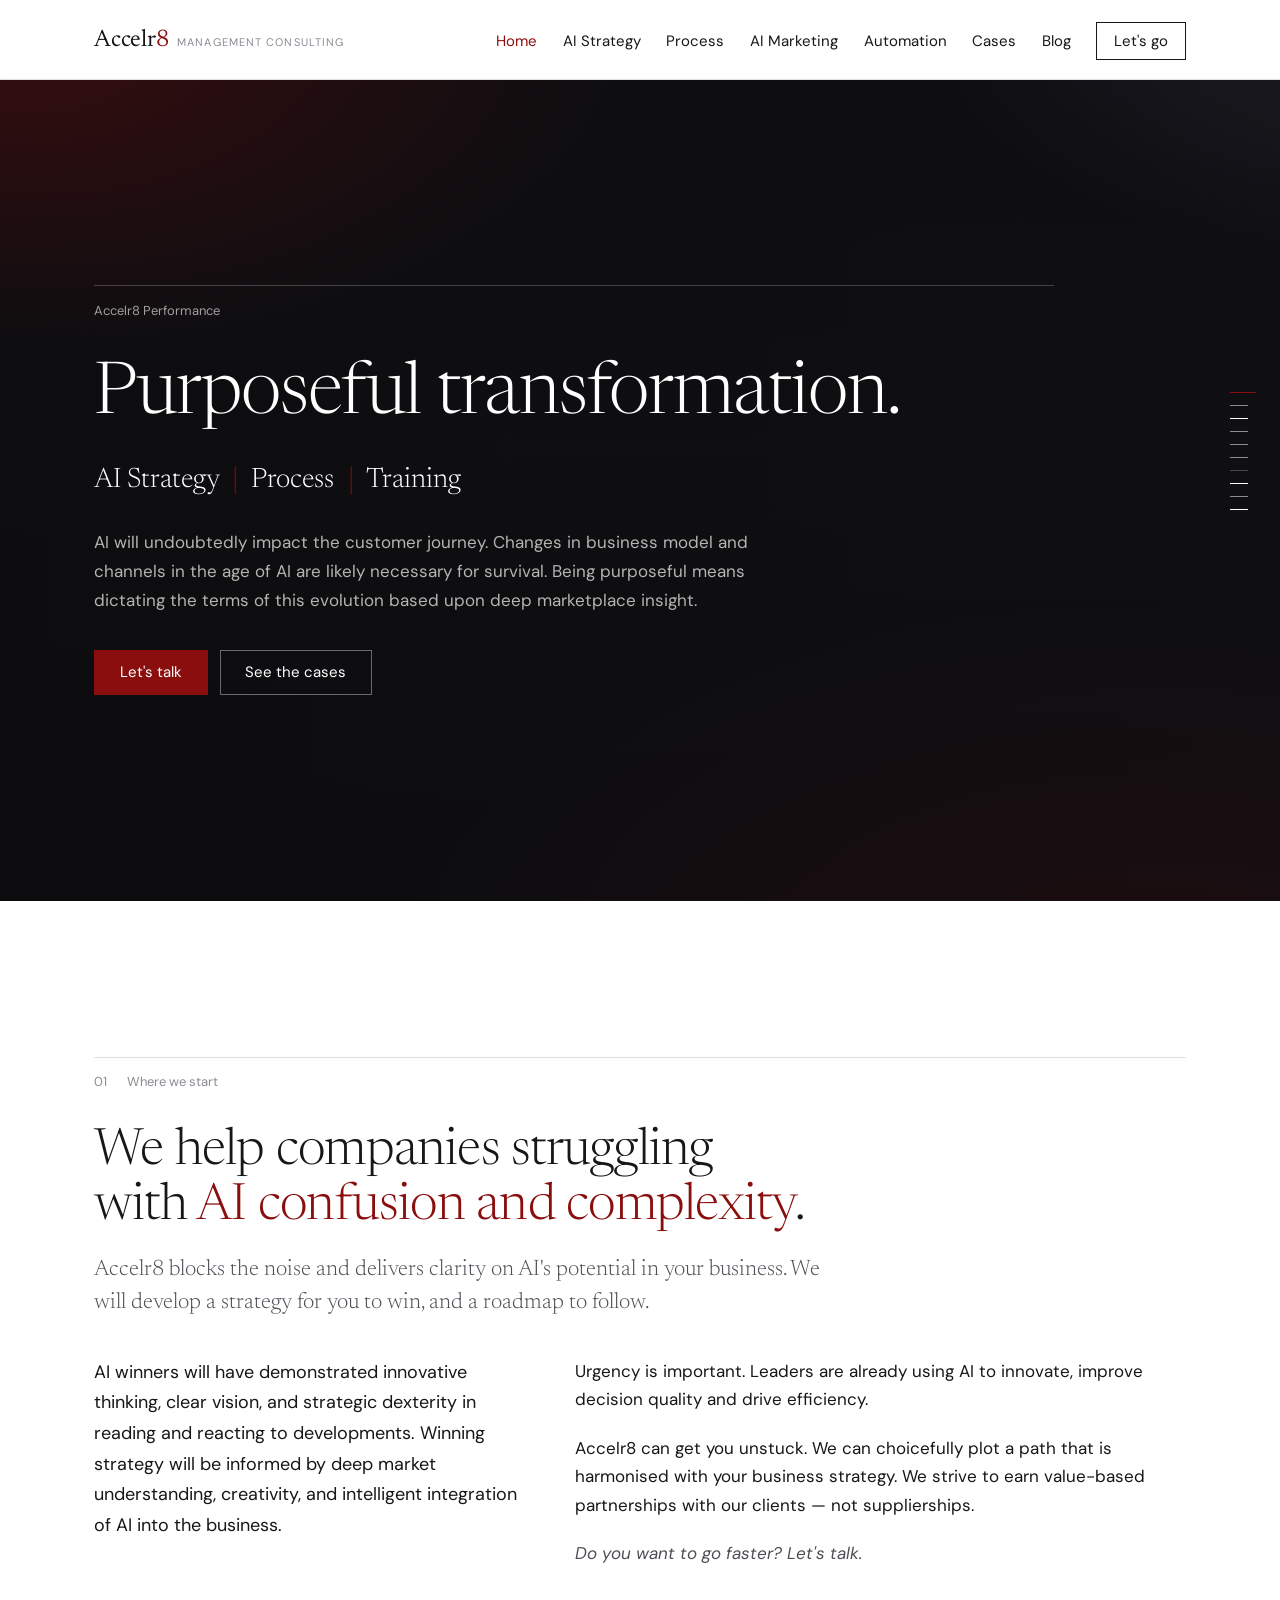
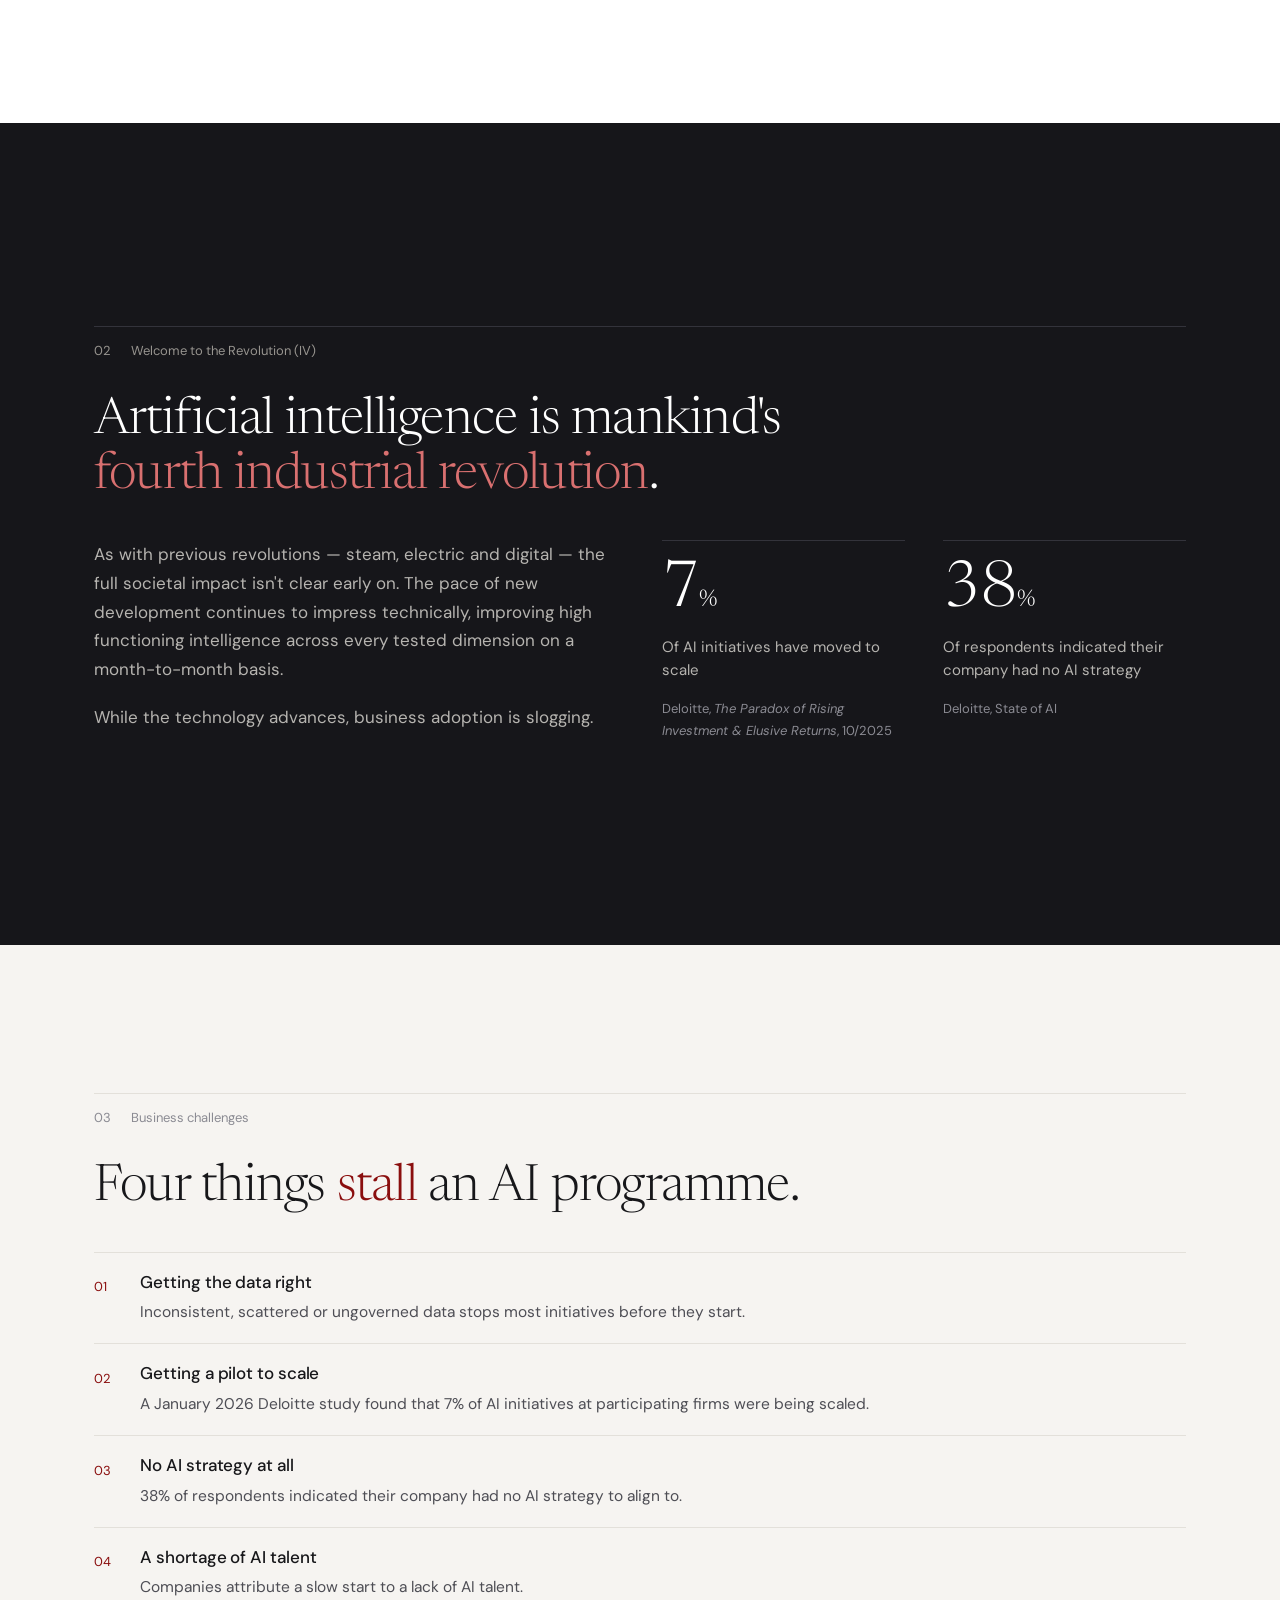
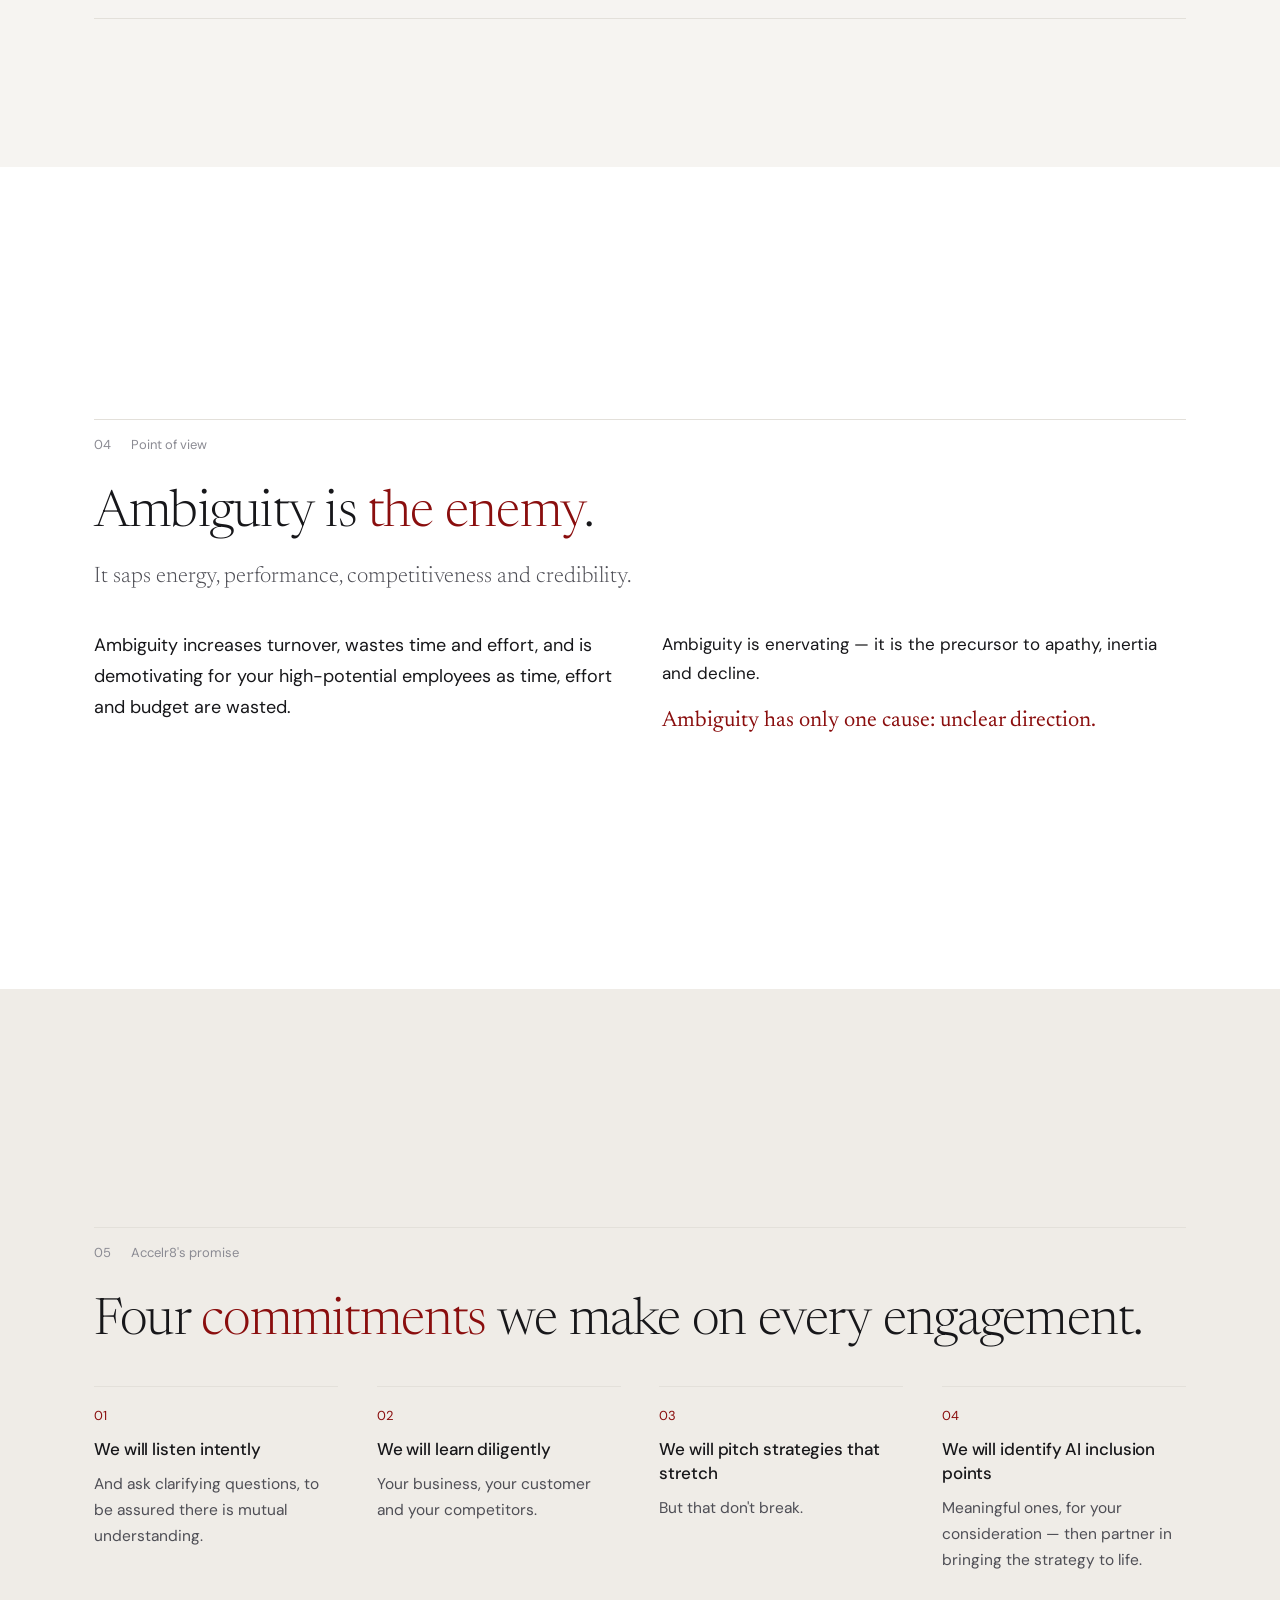
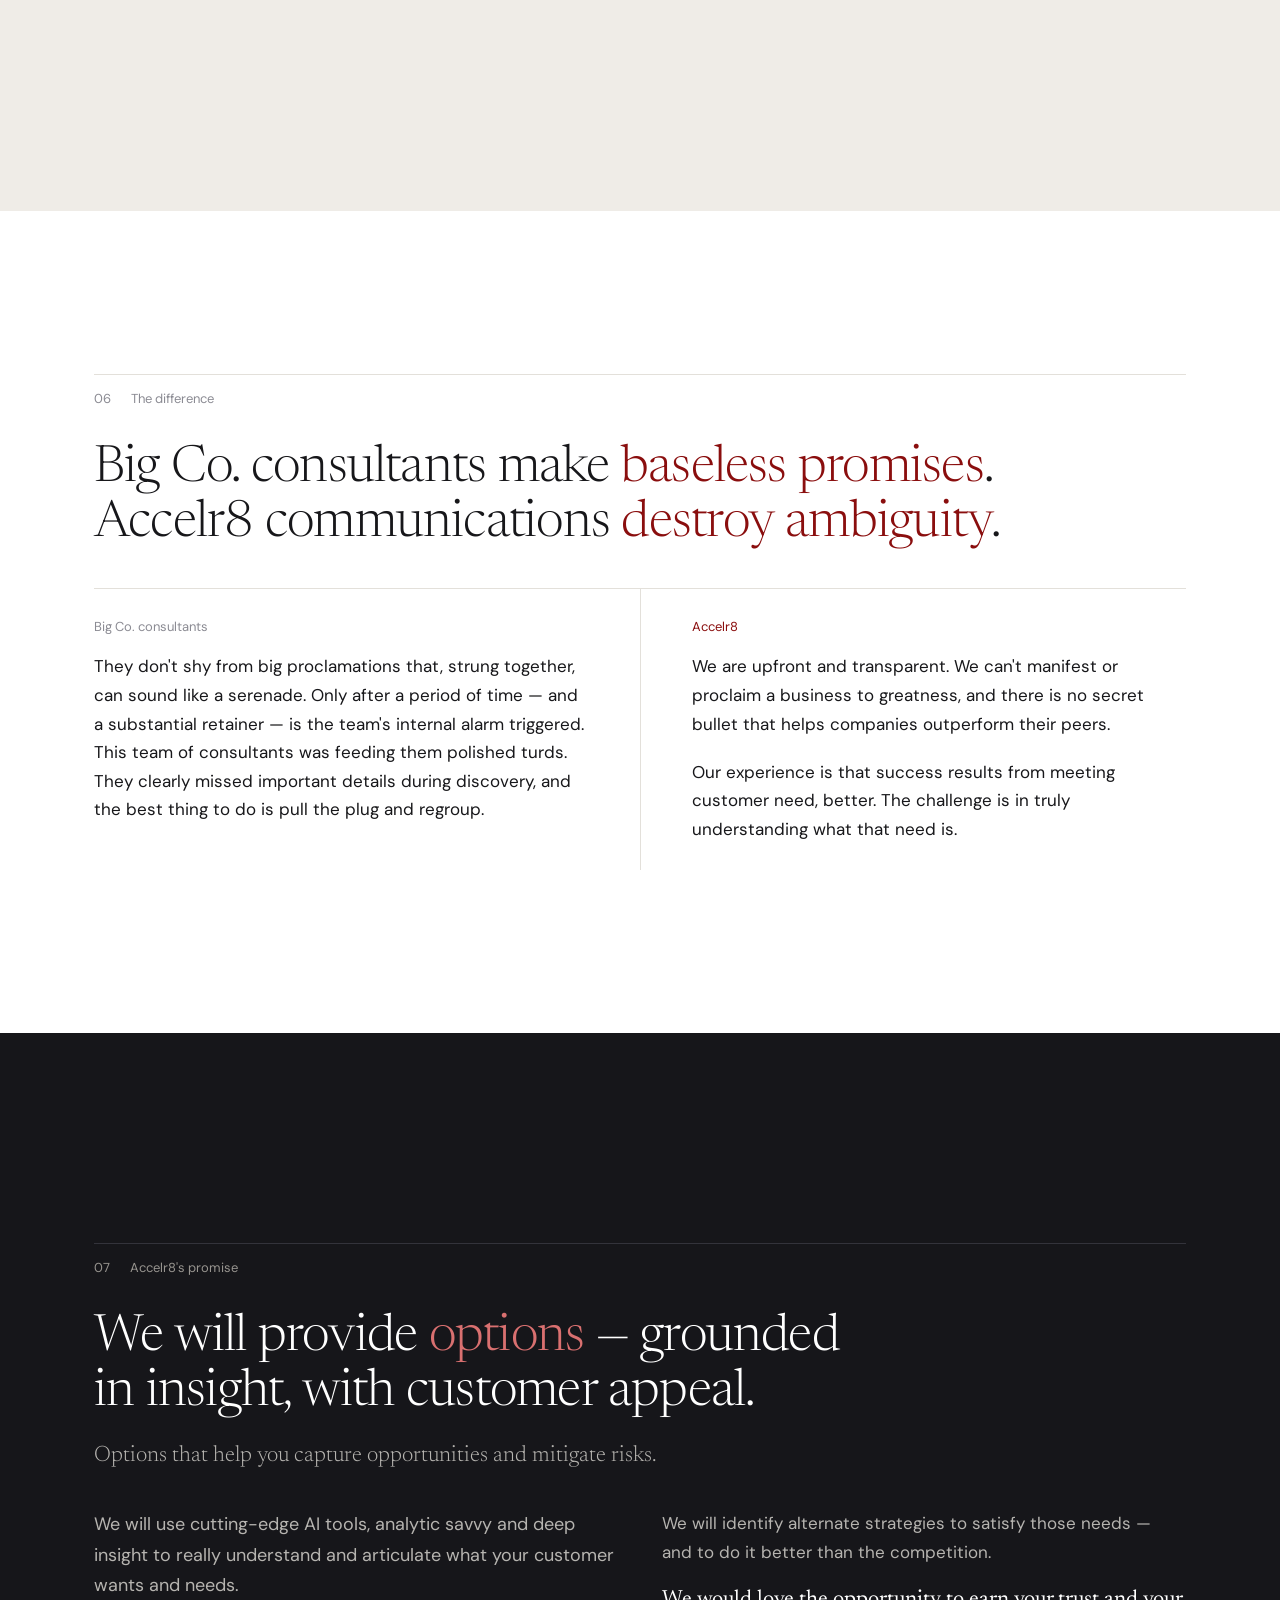
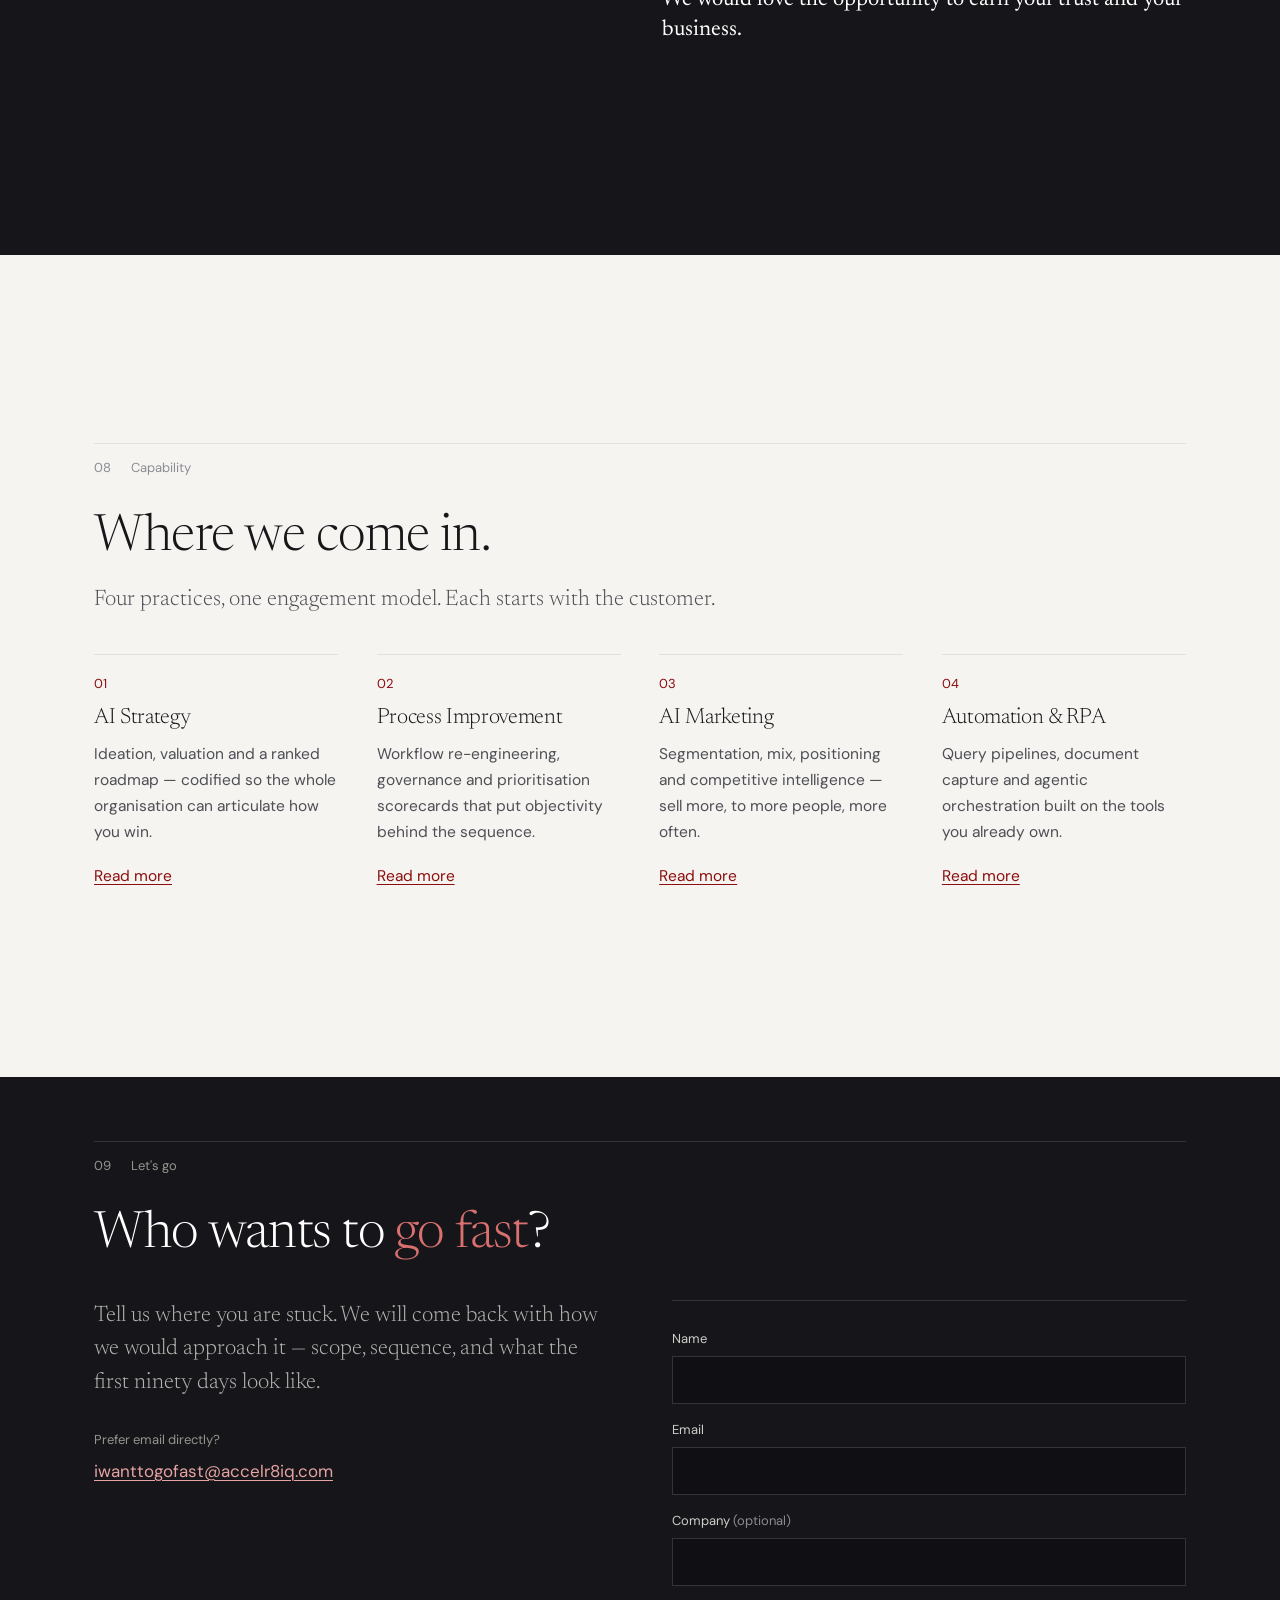
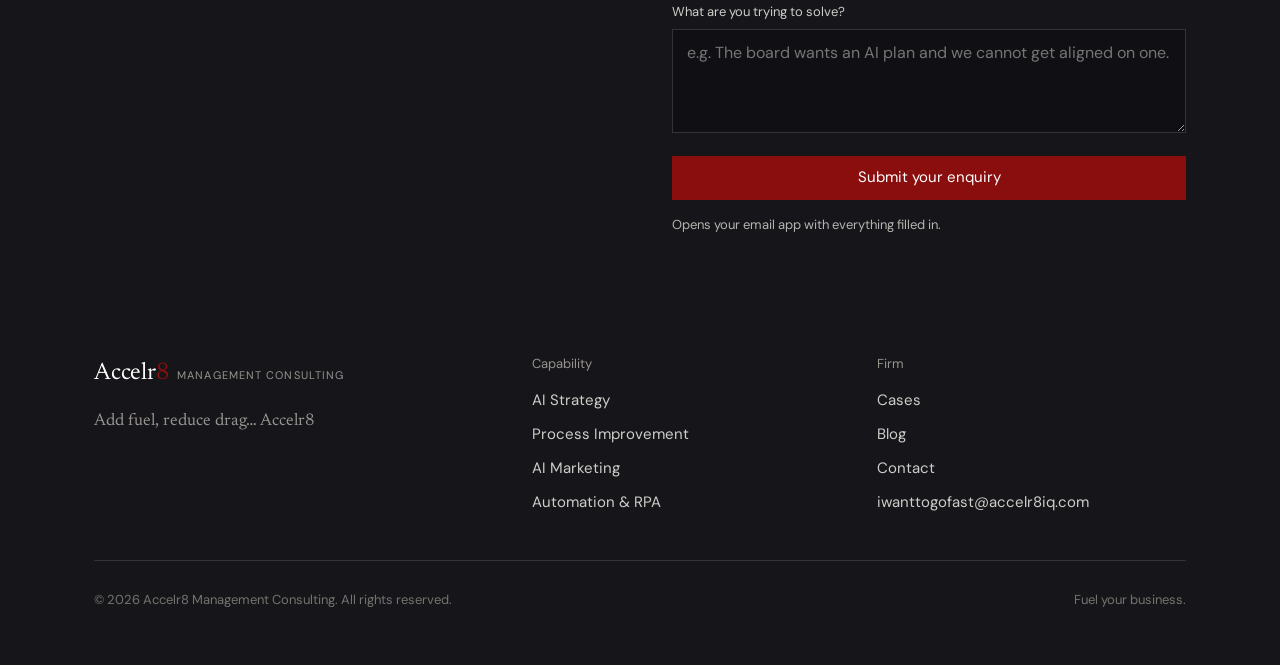
==== commit 4389a875: "Highlight key phrases in section headings Adds a .hl class in the brand crimson #8a0e0e, lifted to #" ====
--- a/index.html
+++ b/index.html
@@ -13,7 +13,7 @@
 <link rel="preconnect" href="https://fonts.googleapis.com" />
 <link rel="preconnect" href="https://fonts.gstatic.com" crossorigin />
 <link href="https://fonts.googleapis.com/css2?family=Newsreader:ital,opsz,wght@0,6..72,200..500;1,6..72,200..400&family=DM+Sans:wght@400;500&display=swap" rel="stylesheet" />
-<link rel="stylesheet" href="styles.css?v=1787877677" />
+<link rel="stylesheet" href="styles.css?v=1788314872" />
 </head>
 <body>
 <a class="skip-link" href="#main">Skip to content</a>
@@ -73,7 +73,7 @@
       <div class="sec-head">
         <div class="rule-top"><span class="sec-n">01</span><span class="sec-label">Where we start</span></div>
         <div class="head-split">
-          <h2 class="d2">We help companies struggling with AI confusion and complexity.</h2>
+          <h2 class="d2">We help companies struggling with <span class="hl">AI confusion and complexity</span>.</h2>
           <p class="lede">
             Accelr8 blocks the noise and delivers clarity on AI's potential in your
             business. We will develop a strategy for you to win, and a roadmap to
@@ -110,7 +110,7 @@
     <div class="wrap">
       <div class="sec-head">
         <div class="rule-top"><span class="sec-n">02</span><span class="sec-label">Welcome to the Revolution (IV)</span></div>
-        <h2 class="d2 statement-wide">Artificial intelligence is mankind's fourth industrial revolution.</h2>
+        <h2 class="d2 statement-wide">Artificial intelligence is mankind's <span class="hl">fourth industrial revolution</span>.</h2>
       </div>
       <div class="cols cols-2">
         <div>
@@ -143,7 +143,7 @@
     <div class="wrap">
       <div class="sec-head">
         <div class="rule-top"><span class="sec-n">03</span><span class="sec-label">Business challenges</span></div>
-        <h2 class="d2 statement-wide">Four things stall an AI programme.</h2>
+        <h2 class="d2 statement-wide">Four things <span class="hl">stall</span> an AI programme.</h2>
       </div>
       <ol class="numbered">
         <li>
@@ -179,7 +179,7 @@
       <div class="sec-head">
         <div class="rule-top"><span class="sec-n">04</span><span class="sec-label">Point of view</span></div>
         <div class="head-split">
-          <h2 class="d2">Ambiguity is the enemy.</h2>
+          <h2 class="d2">Ambiguity is <span class="hl">the enemy</span>.</h2>
           <p class="lede">It saps energy, performance, competitiveness and credibility.</p>
         </div>
       </div>
@@ -208,7 +208,7 @@
     <div class="wrap">
       <div class="sec-head">
         <div class="rule-top"><span class="sec-n">05</span><span class="sec-label">Accelr8's promise</span></div>
-        <h2 class="d2 statement-wide">Four commitments we make on every engagement.</h2>
+        <h2 class="d2 statement-wide">Four <span class="hl">commitments</span> we make on every engagement.</h2>
       </div>
       <ul class="ruled-grid g4">
         <li>
@@ -239,7 +239,7 @@
     <div class="wrap">
       <div class="sec-head">
         <div class="rule-top"><span class="sec-n">06</span><span class="sec-label">The difference</span></div>
-        <h2 class="d2 statement-wide">Big Co. consultants make baseless promises. Accelr8 communications destroy ambiguity.</h2>
+        <h2 class="d2 statement-wide">Big Co. consultants make <span class="hl">baseless promises</span>. Accelr8 communications <span class="hl">destroy ambiguity</span>.</h2>
       </div>
       <div class="versus">
         <div>
@@ -274,7 +274,7 @@
       <div class="sec-head">
         <div class="rule-top"><span class="sec-n">07</span><span class="sec-label">Accelr8's promise</span></div>
         <div class="head-split">
-          <h2 class="d2">We will provide options &mdash; grounded in insight, with customer appeal.</h2>
+          <h2 class="d2">We will provide <span class="hl">options</span> &mdash; grounded in insight, with customer appeal.</h2>
           <p class="lede">Options that help you capture opportunities and mitigate risks.</p>
         </div>
       </div>
@@ -340,7 +340,7 @@
     <div class="wrap">
       <div class="sec-head">
         <div class="rule-top"><span class="sec-n">09</span><span class="sec-label">Let's go</span></div>
-        <h2 class="d2">Who wants to go fast?</h2>
+        <h2 class="d2">Who wants to <span class="hl">go fast</span>?</h2>
       </div>
       <div class="contact-grid">
         <div>
@@ -416,6 +416,6 @@
   </div>
 </footer>
 
-<script src="script.js?v=1787877677"></script>
+<script src="script.js?v=1788314872"></script>
 </body>
 </html>
--- a/styles.css
+++ b/styles.css
@@ -90,6 +90,12 @@
 .body-lg { font-size: 1.125rem; line-height: 1.7; }
 .muted { color: var(--ink-soft); }
 .accent { color: var(--crimson); }
+
+/* Highlight: marks the load-bearing phrase inside a heading. Deliberately
+   restricted to one phrase per heading — the accent only carries weight
+   while it stays rare. Lifted on dark grounds, where #8a0e0e goes muddy. */
+.hl { color: var(--crimson); }
+.band-night .hl, .hero .hl { color: #d97070; }
 
 em { font-style: italic; }
 
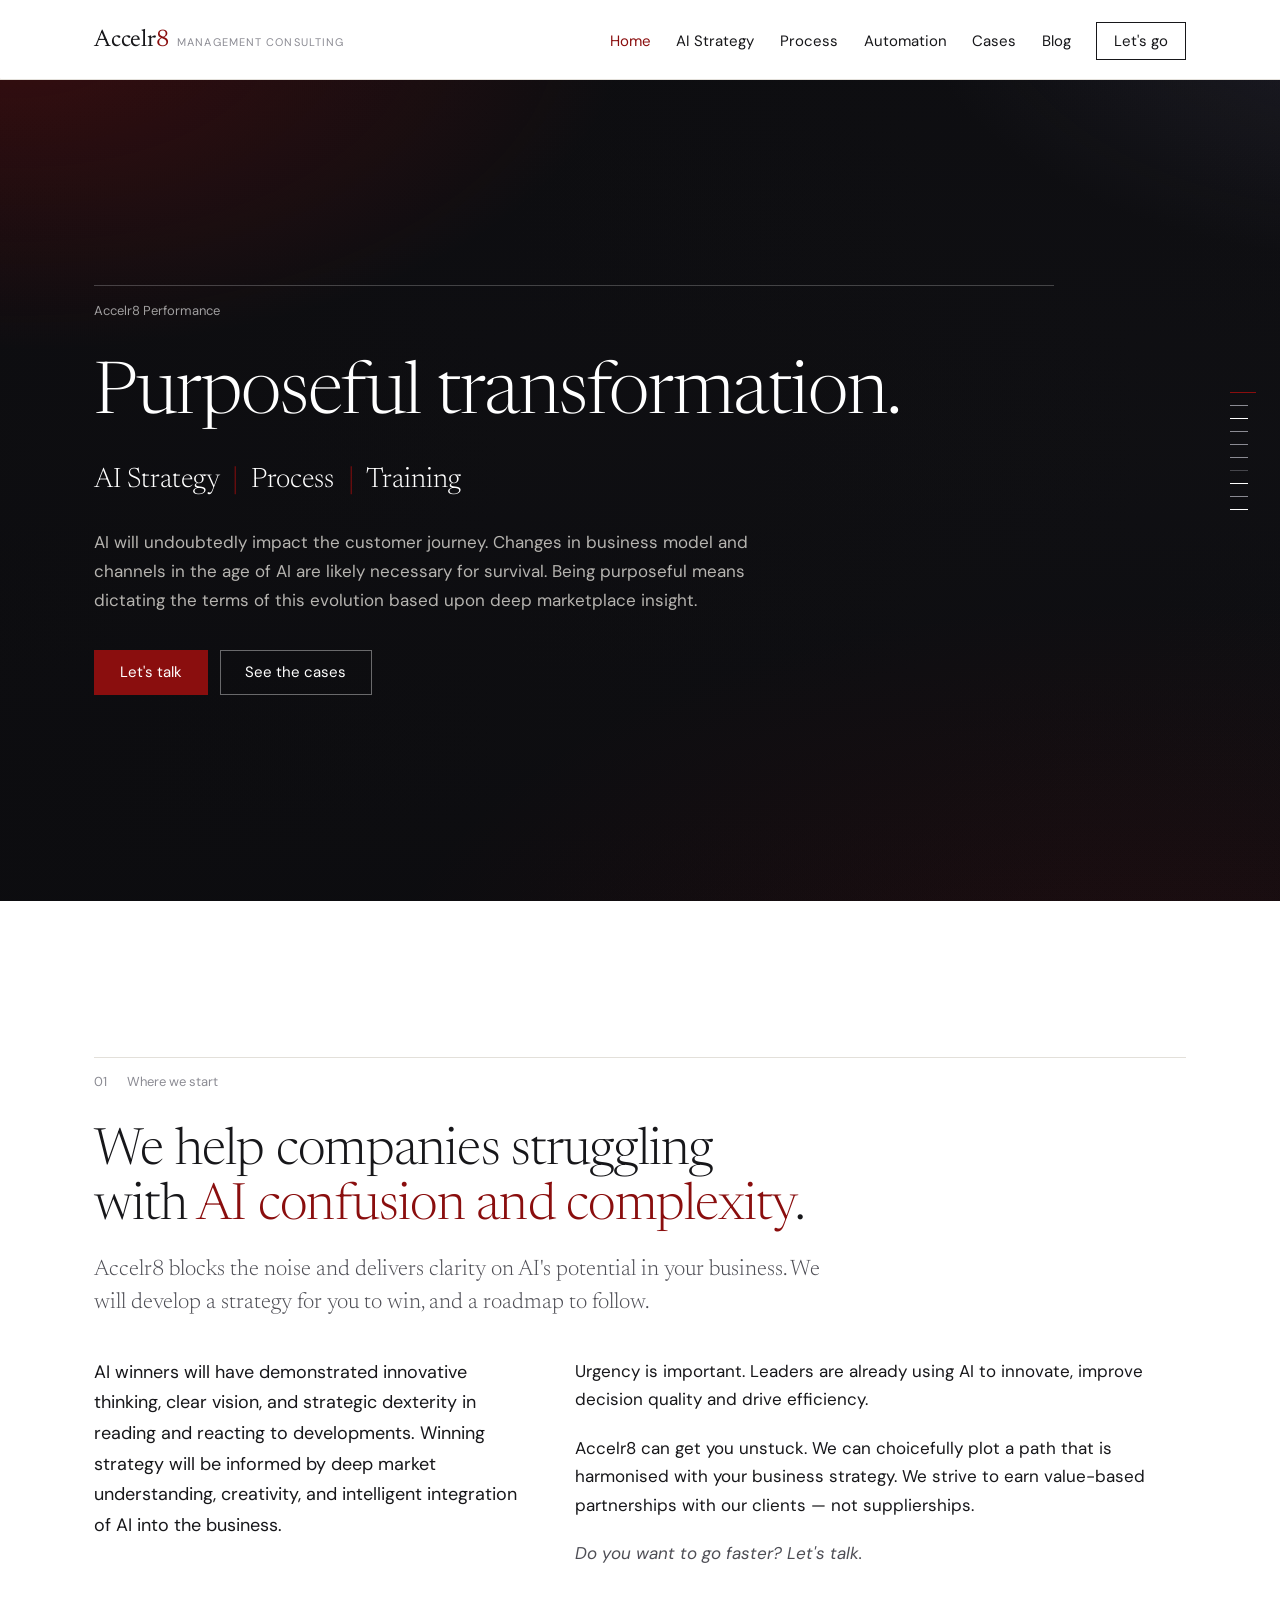
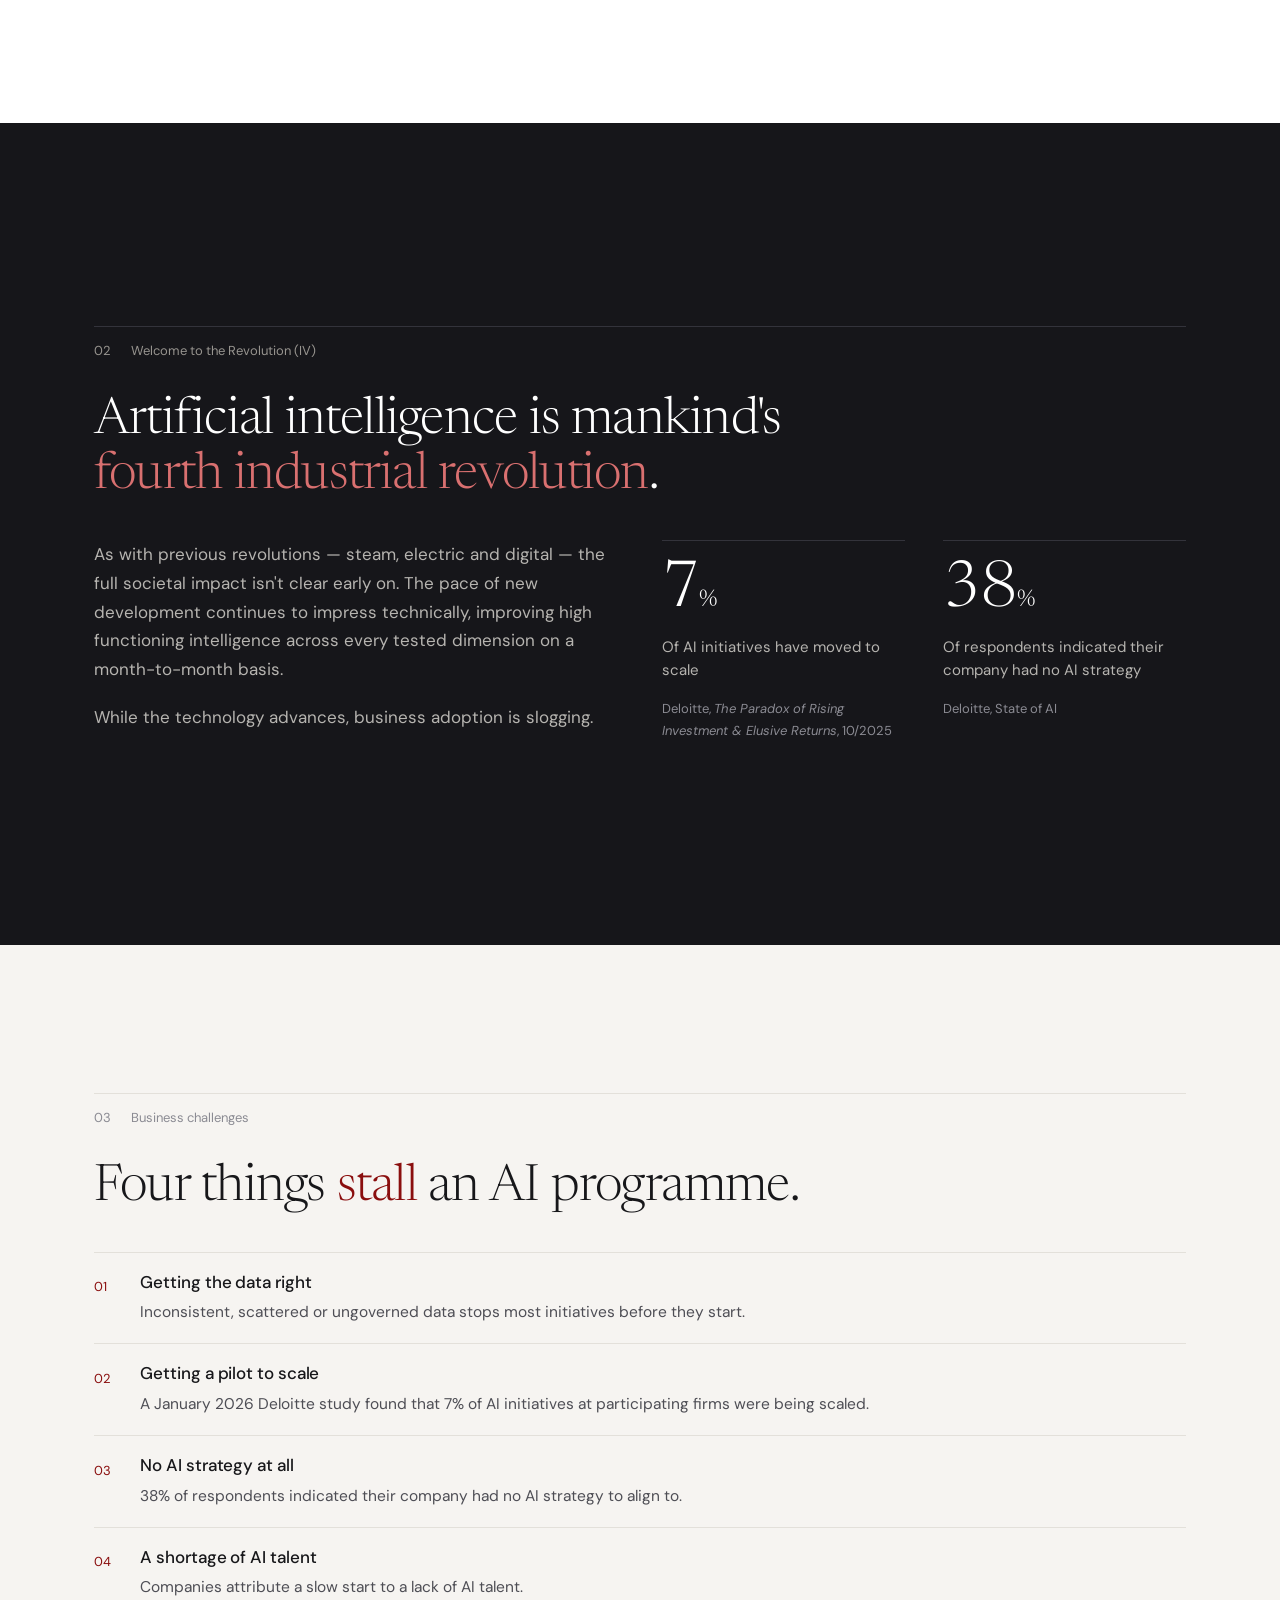
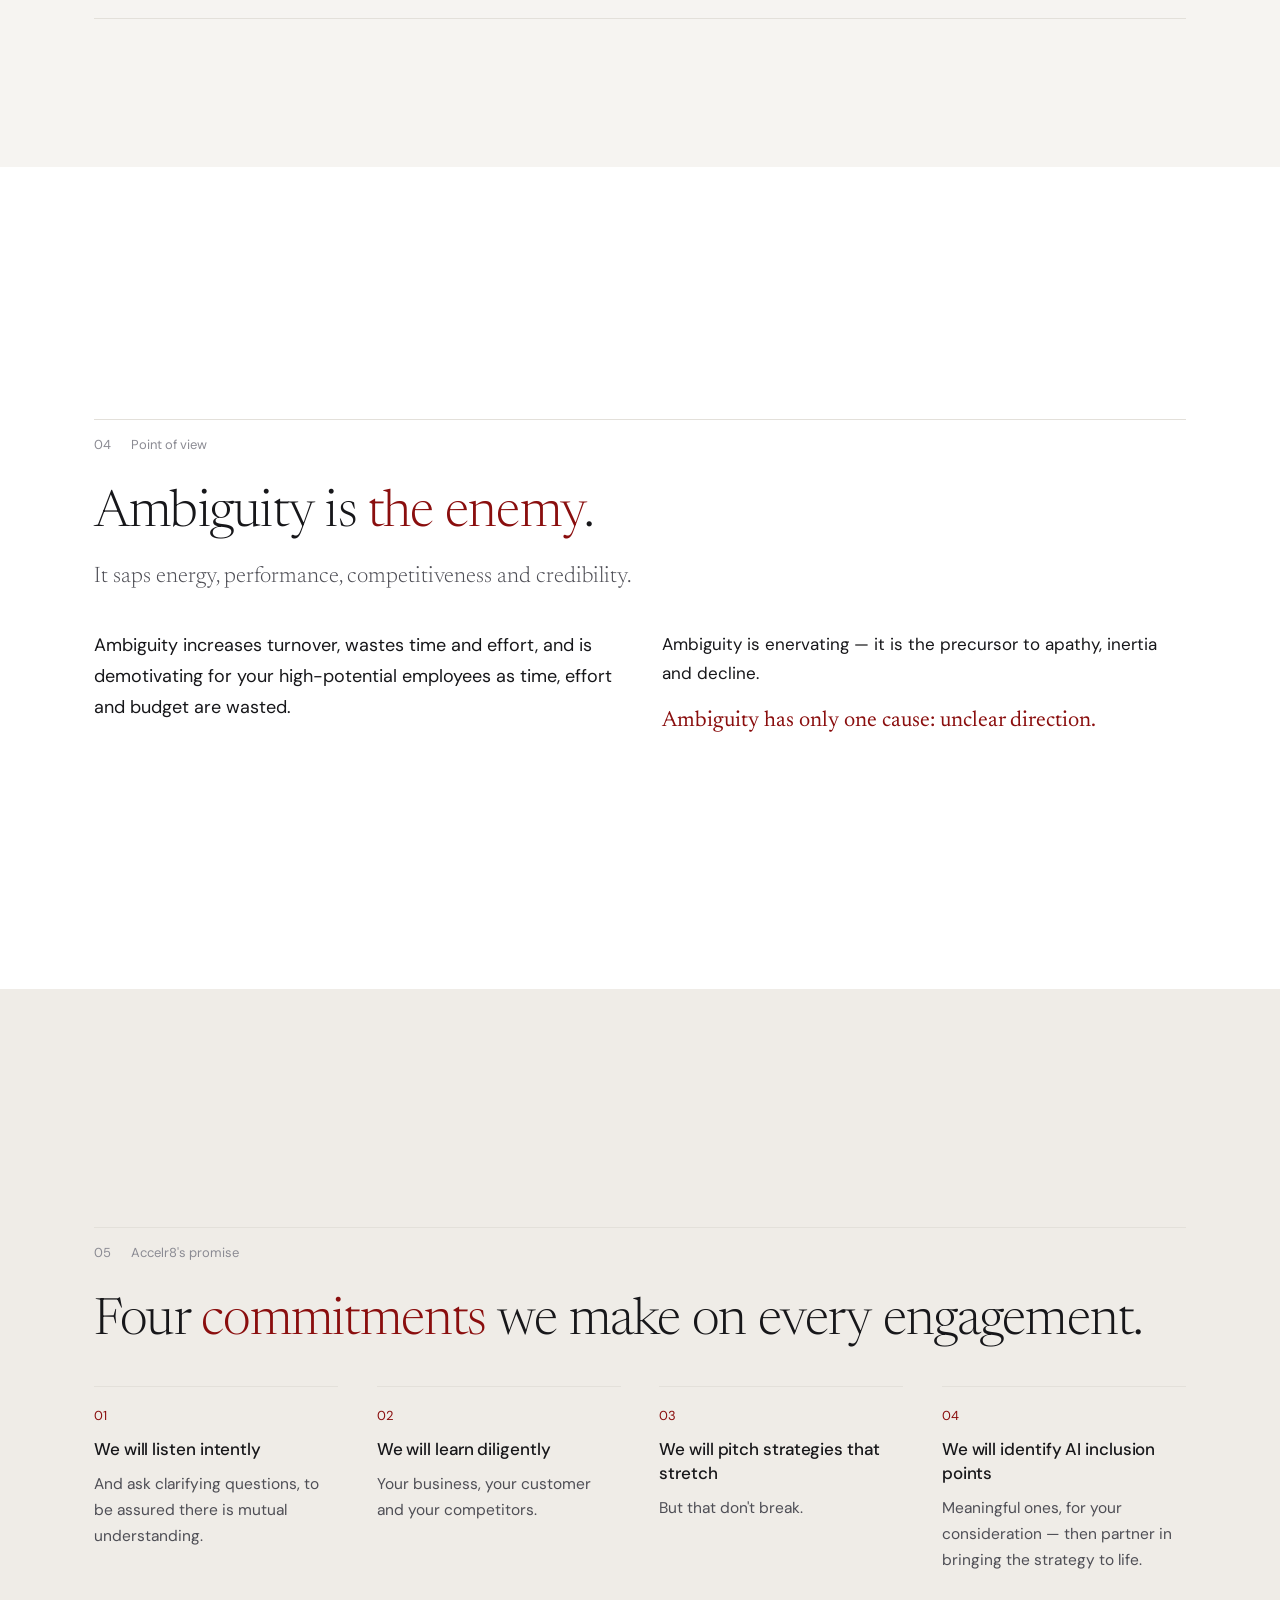
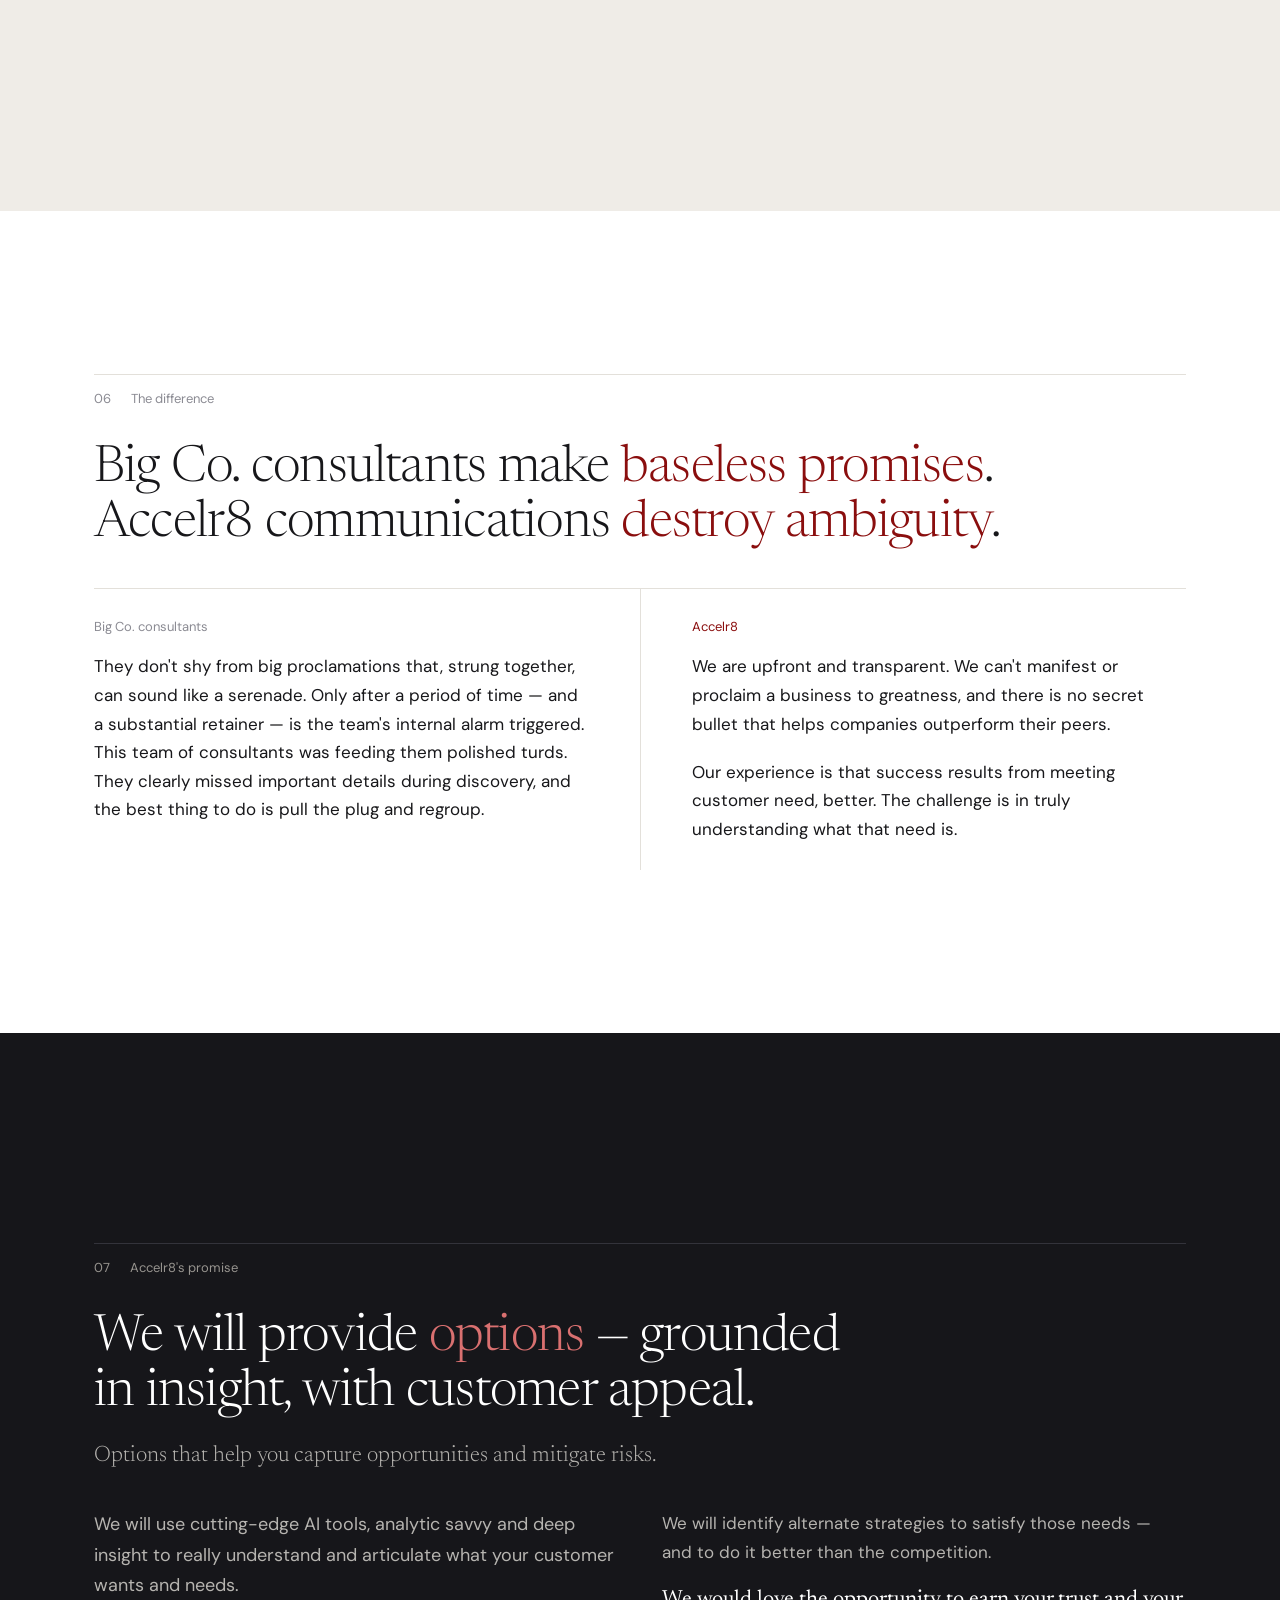
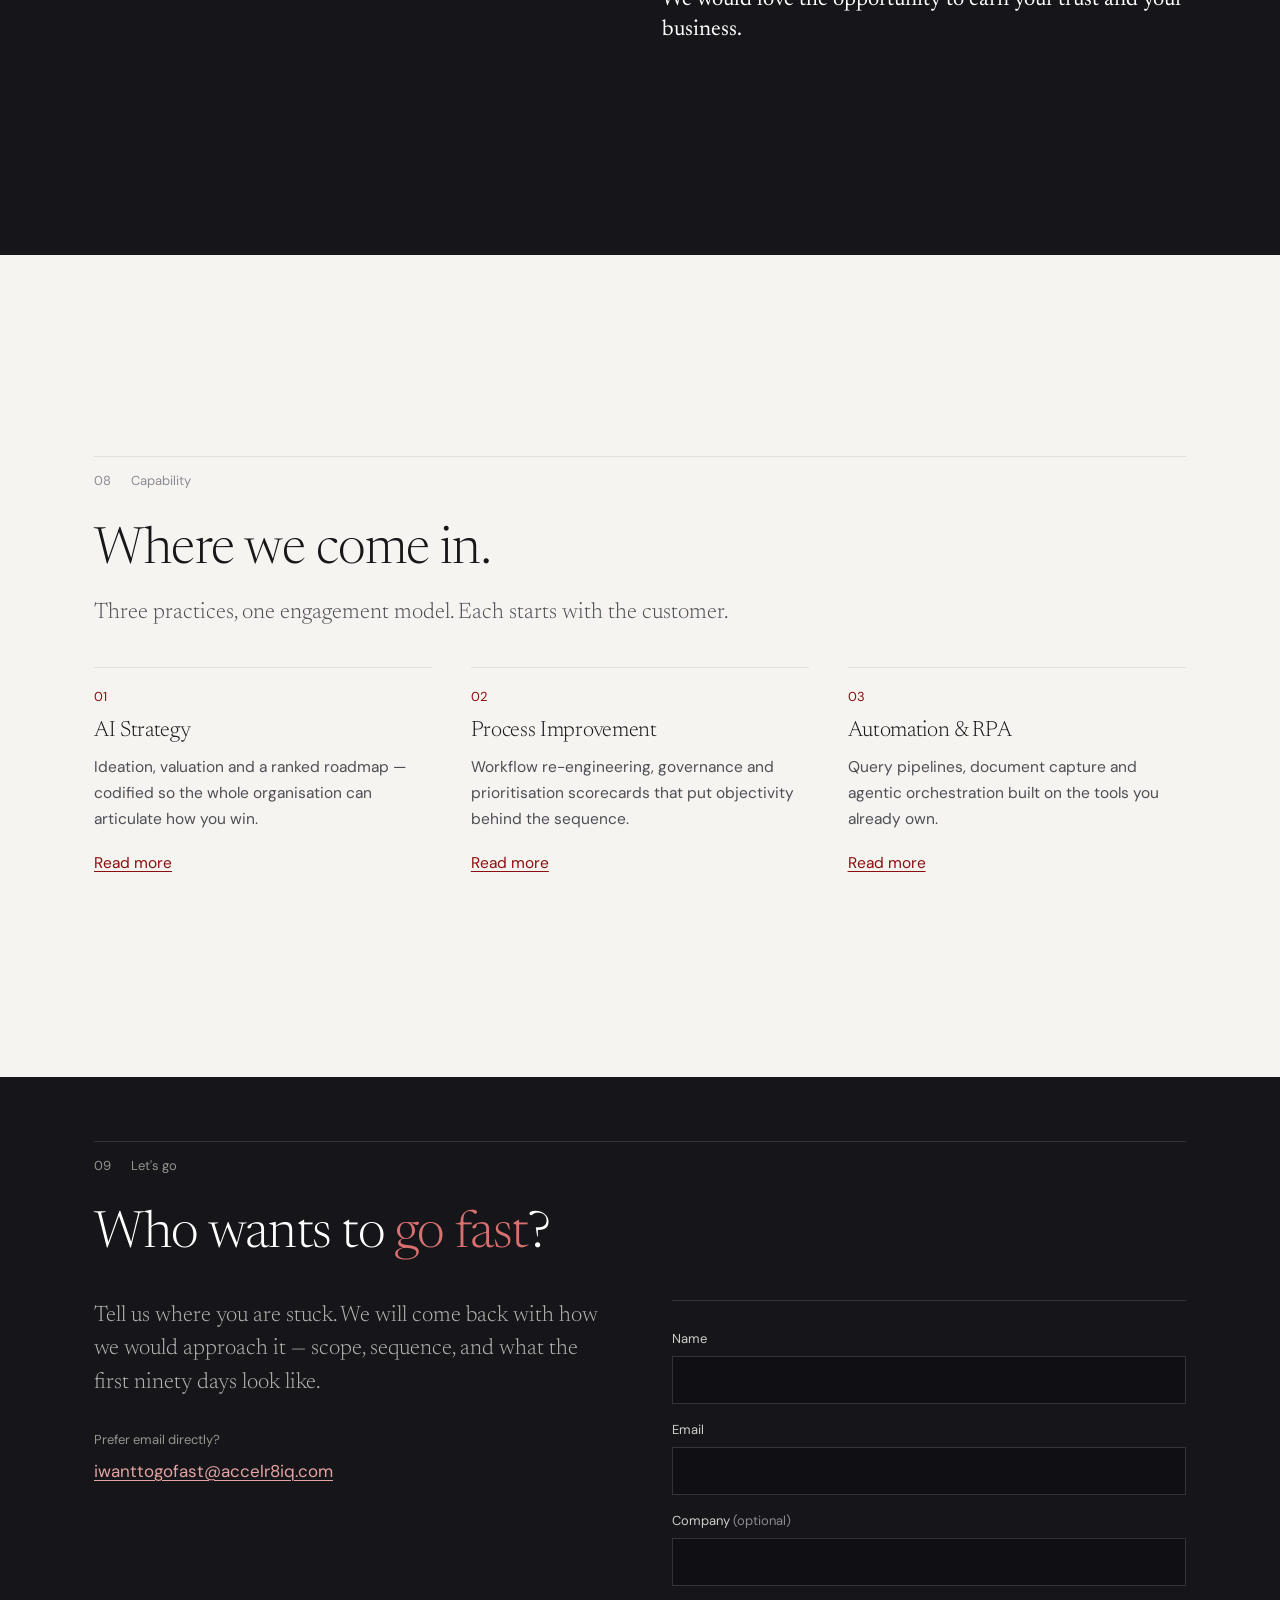
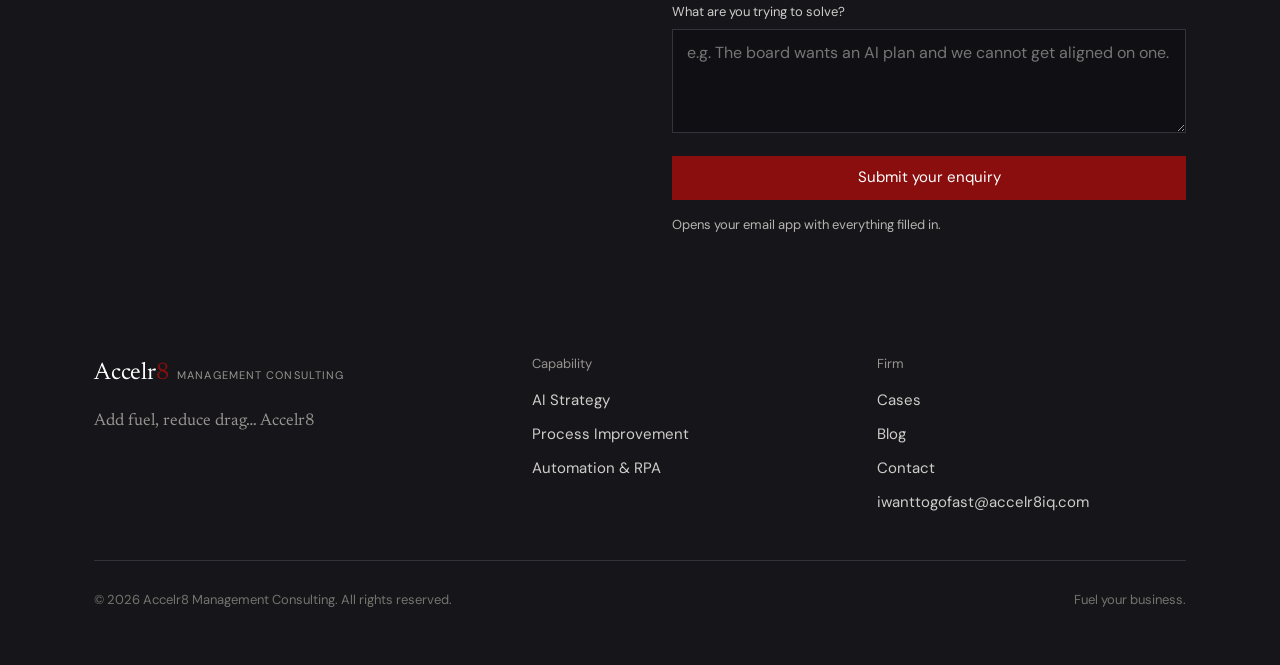
==== commit e1289f28: "Hide the AI Marketing section Removes every nav and footer link plus the homepage capability card, a" ====
--- a/index.html
+++ b/index.html
@@ -13,7 +13,7 @@
 <link rel="preconnect" href="https://fonts.googleapis.com" />
 <link rel="preconnect" href="https://fonts.gstatic.com" crossorigin />
 <link href="https://fonts.googleapis.com/css2?family=Newsreader:ital,opsz,wght@0,6..72,200..500;1,6..72,200..400&family=DM+Sans:wght@400;500&display=swap" rel="stylesheet" />
-<link rel="stylesheet" href="styles.css?v=1788314872" />
+<link rel="stylesheet" href="styles.css?v=1788917359" />
 </head>
 <body>
 <a class="skip-link" href="#main">Skip to content</a>
@@ -32,7 +32,6 @@
         <li><a href="index.html" aria-current="page">Home</a></li>
         <li><a href="ai-strategy.html">AI Strategy</a></li>
         <li><a href="process-improvement.html">Process</a></li>
-        <li><a href="ai-marketing.html">AI Marketing</a></li>
         <li><a href="automation.html">Automation</a></li>
         <li><a href="cases.html">Cases</a></li>
         <li><a href="blog.html">Blog</a></li>
@@ -304,10 +303,10 @@
         <div class="rule-top"><span class="sec-n">08</span><span class="sec-label">Capability</span></div>
         <div class="head-split">
           <h2 class="d2">Where we come in.</h2>
-          <p class="lede">Four practices, one engagement model. Each starts with the customer.</p>
-        </div>
-      </div>
-      <ul class="ruled-grid g4">
+          <p class="lede">Three practices, one engagement model. Each starts with the customer.</p>
+        </div>
+      </div>
+      <ul class="ruled-grid g3">
         <li>
           <span class="idx">01</span>
           <h3 class="d3" style="font-size:1.375rem;margin-bottom:.6rem">AI Strategy</h3>
@@ -322,12 +321,6 @@
         </li>
         <li>
           <span class="idx">03</span>
-          <h3 class="d3" style="font-size:1.375rem;margin-bottom:.6rem">AI Marketing</h3>
-          <p>Segmentation, mix, positioning and competitive intelligence &mdash; sell more, to more people, more often.</p>
-          <p style="margin-top:.9rem"><a href="ai-marketing.html">Read more</a></p>
-        </li>
-        <li>
-          <span class="idx">04</span>
           <h3 class="d3" style="font-size:1.375rem;margin-bottom:.6rem">Automation &amp; RPA</h3>
           <p>Query pipelines, document capture and agentic orchestration built on the tools you already own.</p>
           <p style="margin-top:.9rem"><a href="automation.html">Read more</a></p>
@@ -395,7 +388,6 @@
         <ul>
           <li><a href="ai-strategy.html">AI Strategy</a></li>
           <li><a href="process-improvement.html">Process Improvement</a></li>
-          <li><a href="ai-marketing.html">AI Marketing</a></li>
           <li><a href="automation.html">Automation &amp; RPA</a></li>
         </ul>
       </div>
@@ -416,6 +408,6 @@
   </div>
 </footer>
 
-<script src="script.js?v=1788314872"></script>
+<script src="script.js?v=1788917359"></script>
 </body>
 </html>
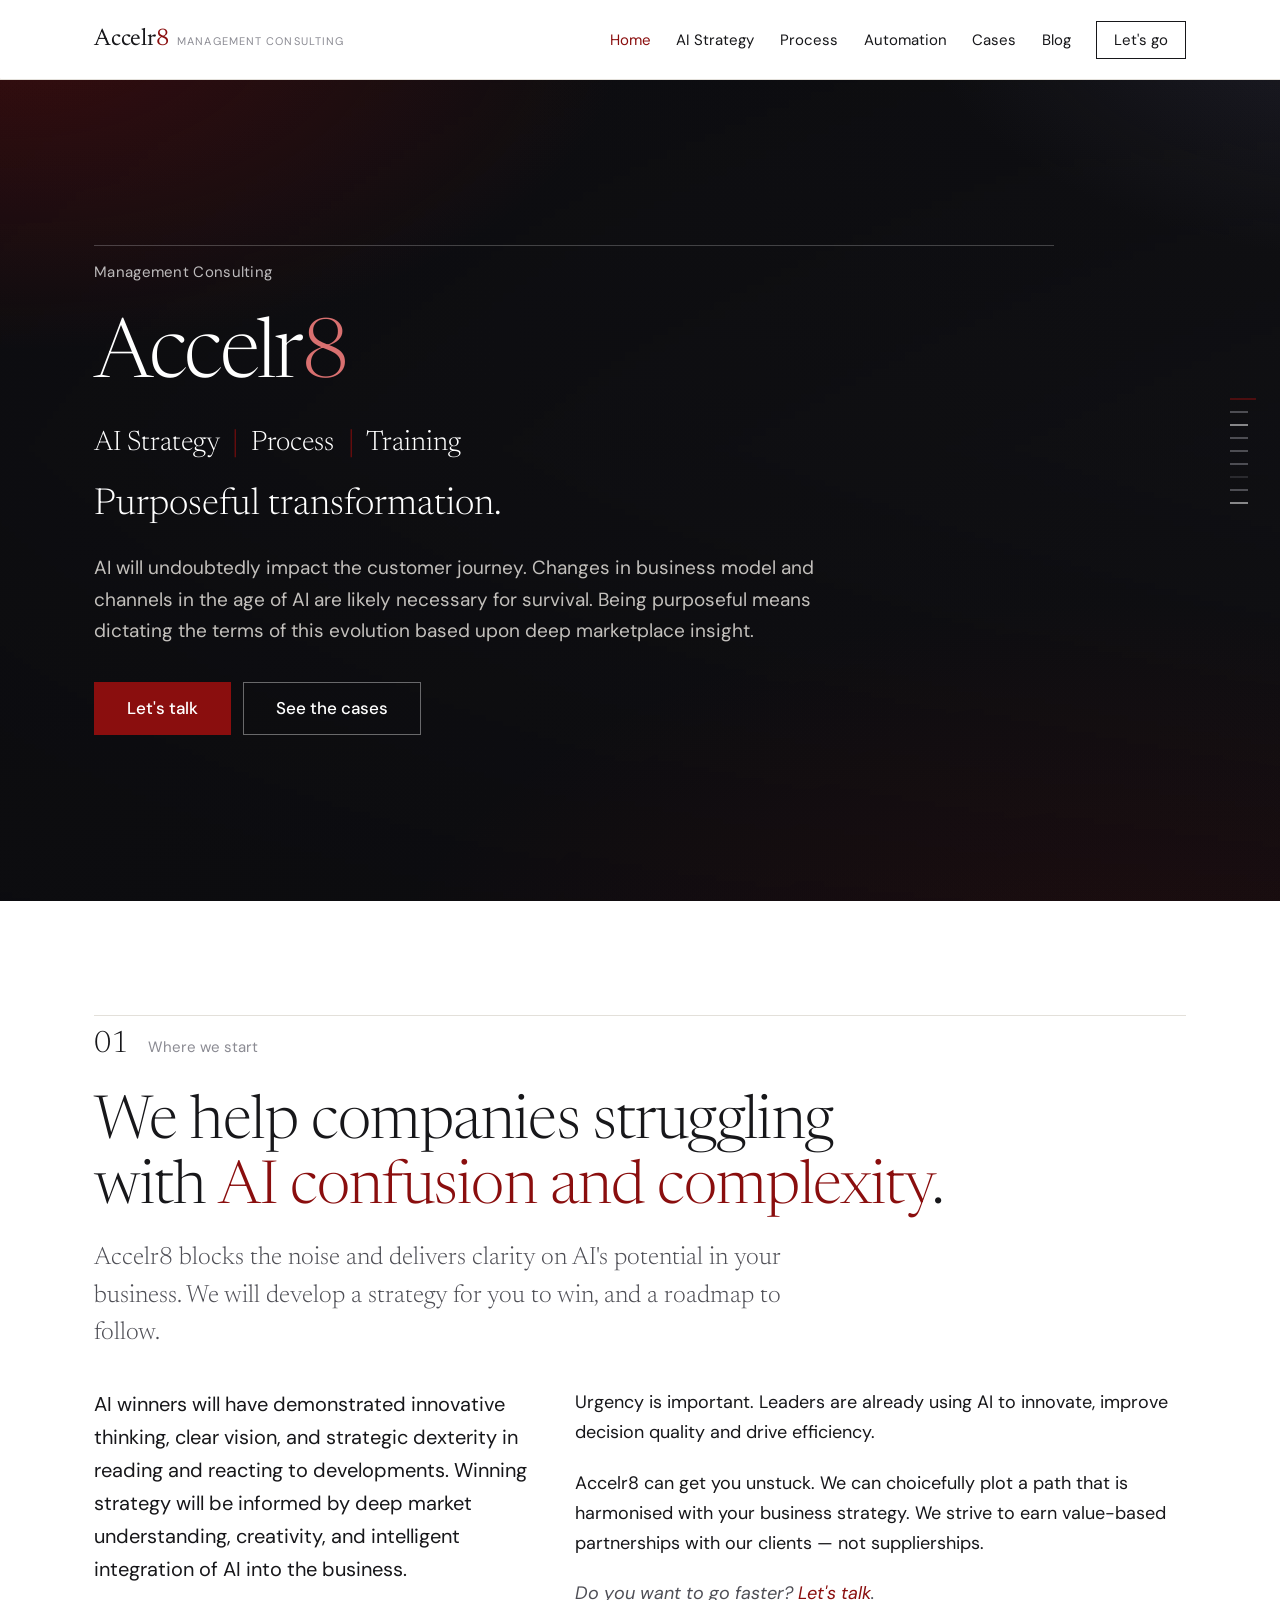
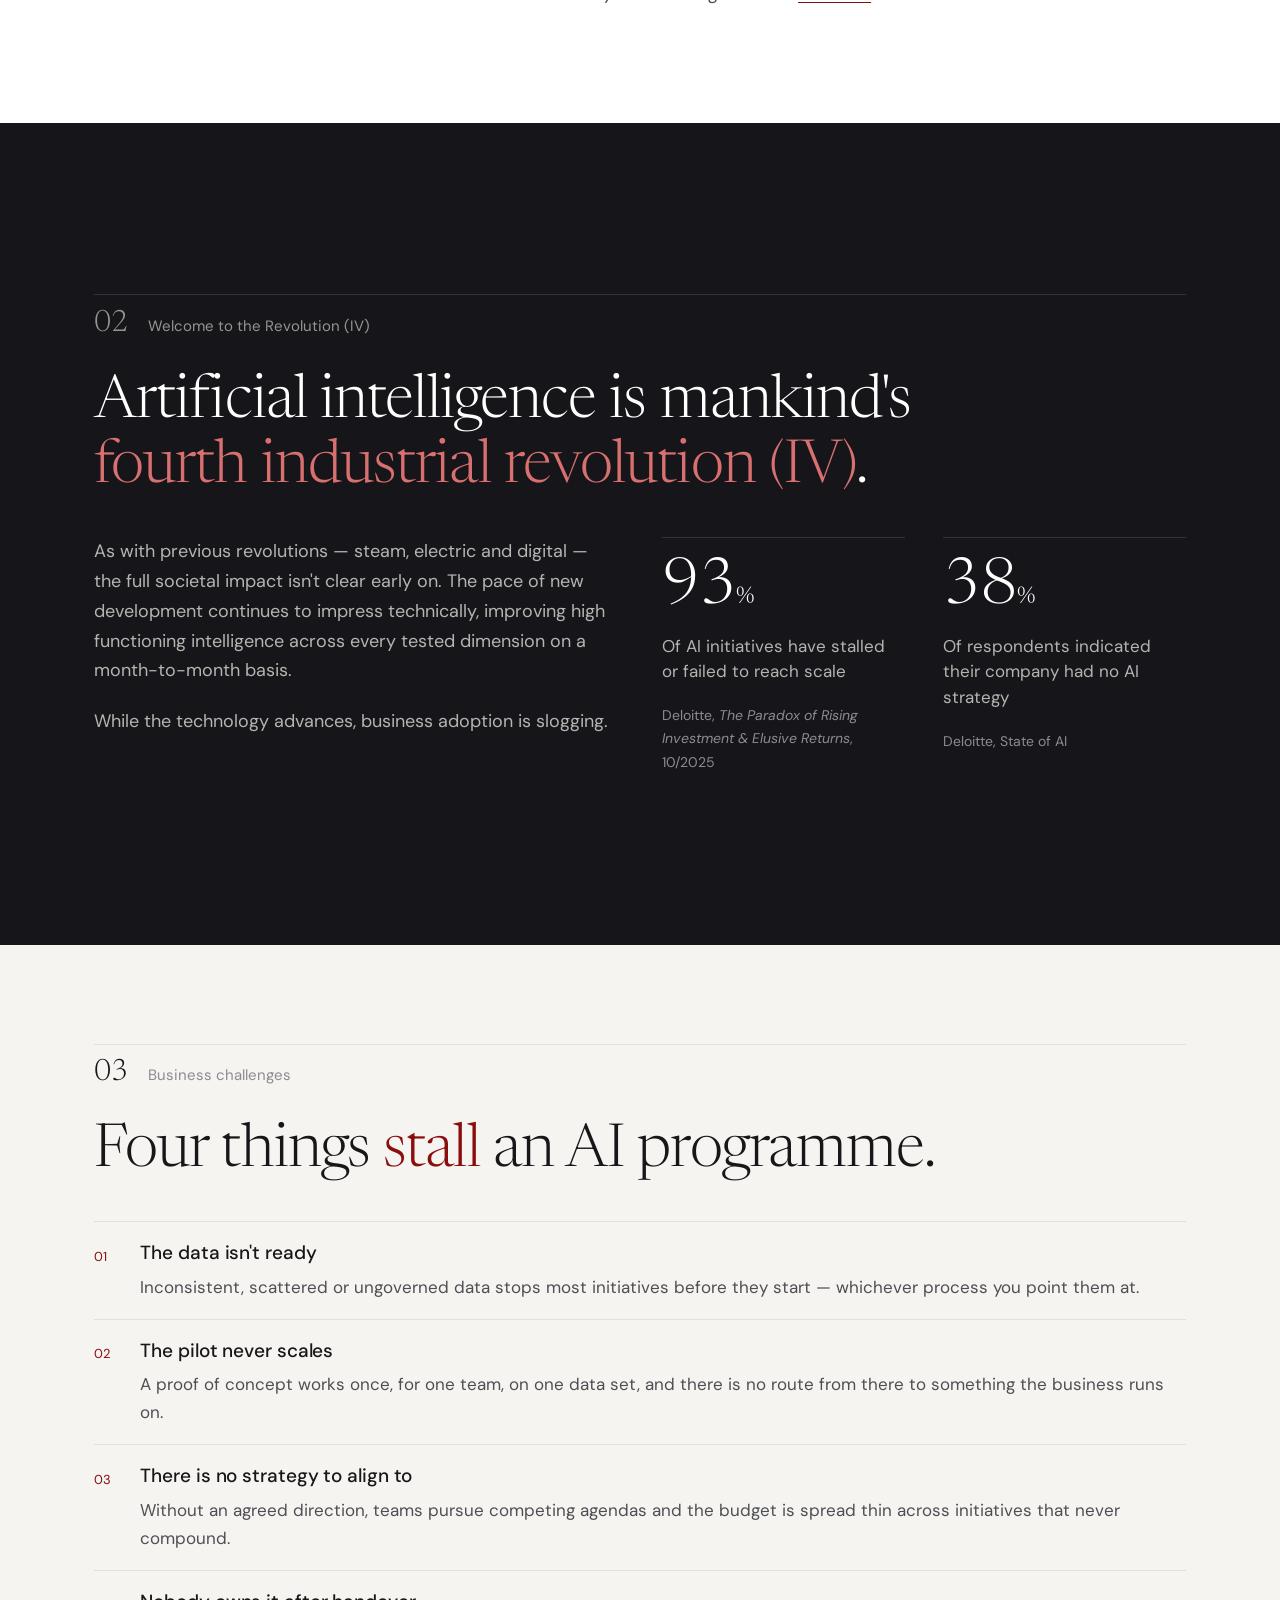
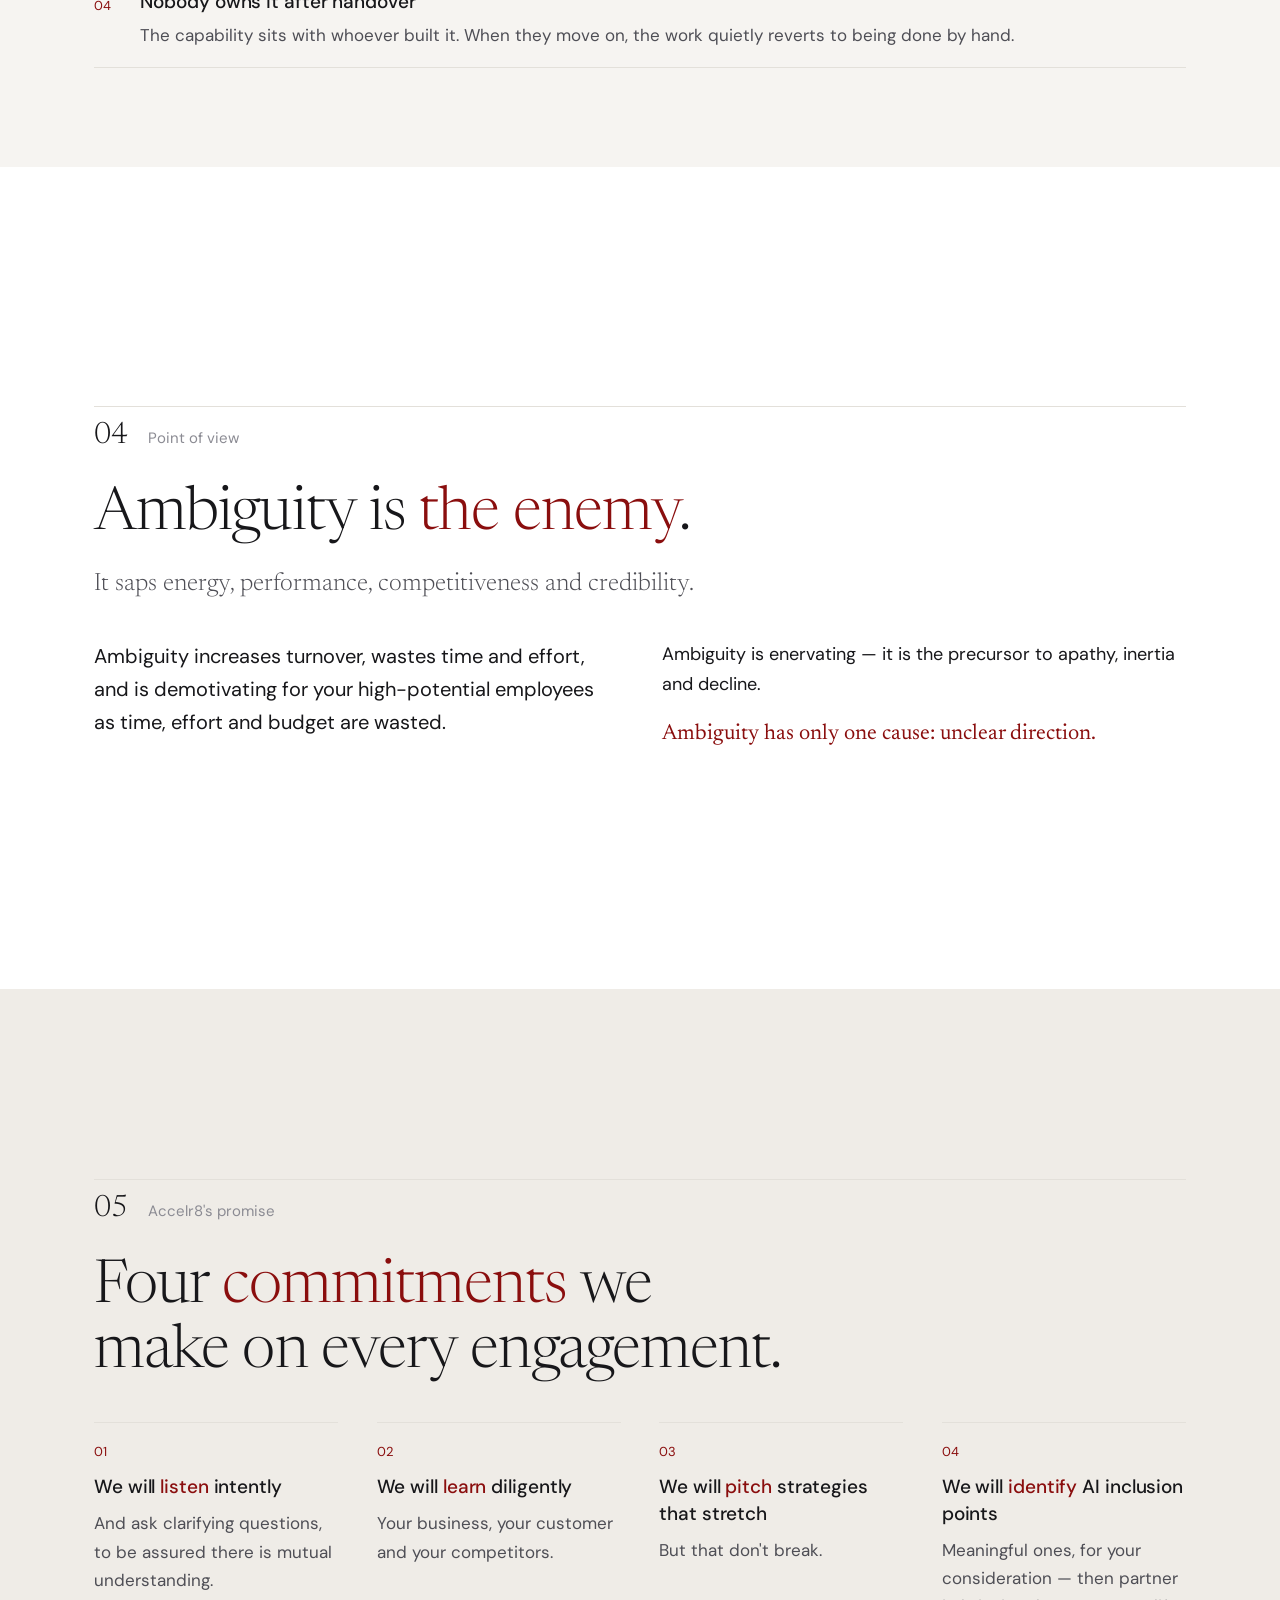
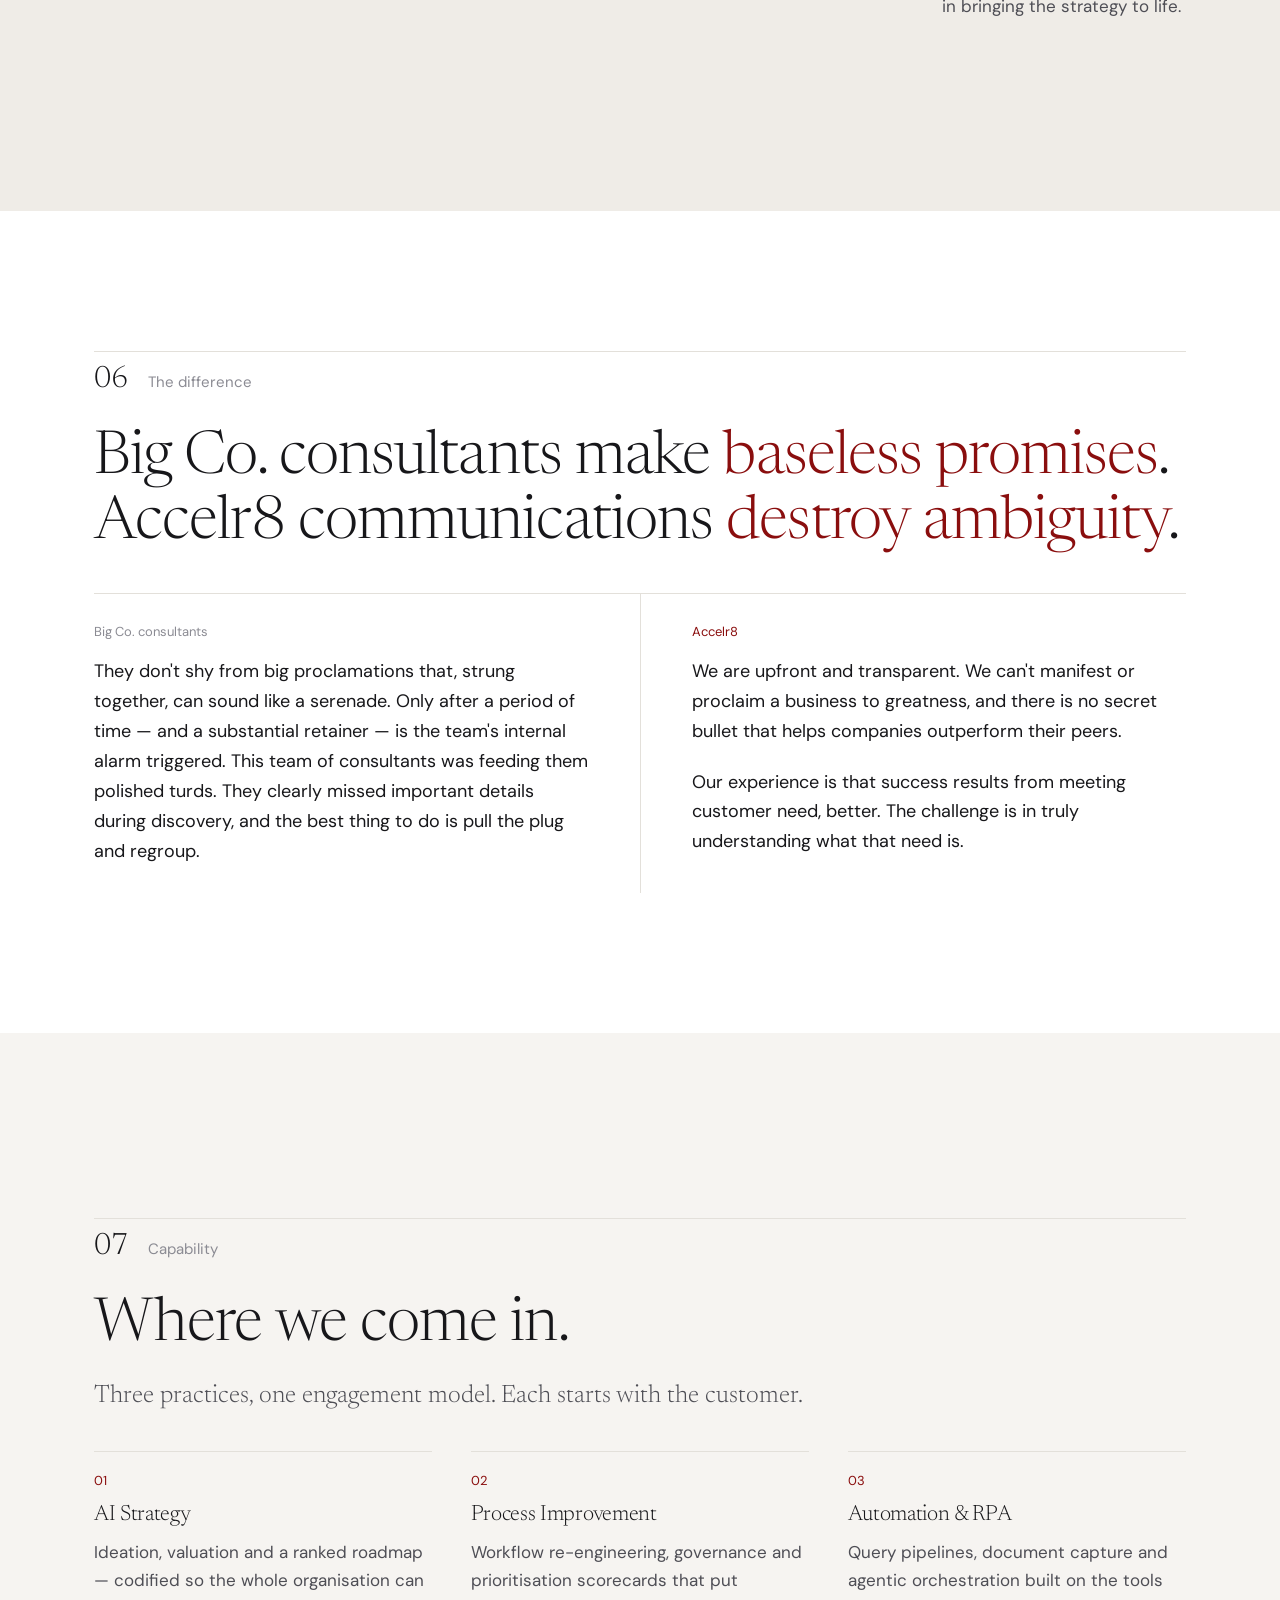
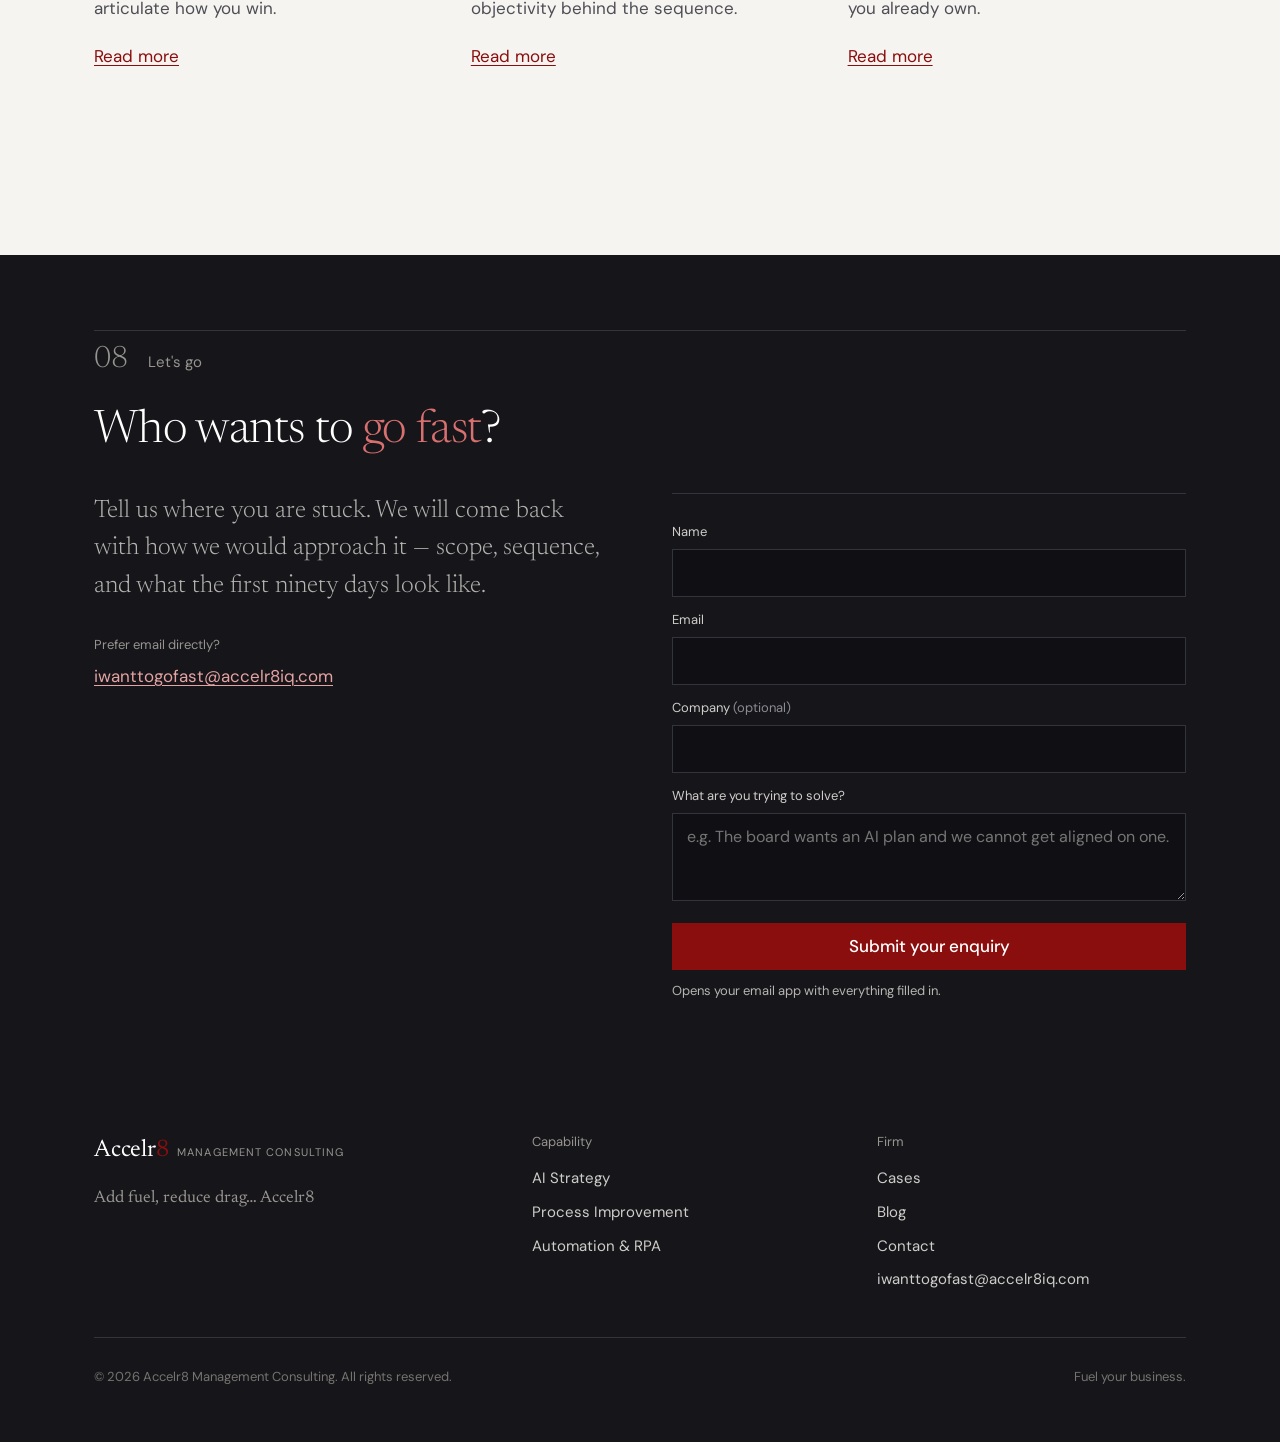
==== commit 0b5016fe: "Self-host a motion-interpolated hero video Lowering playbackRate cannot give slow and smooth: it div" ====
--- a/index.html
+++ b/index.html
@@ -13,7 +13,7 @@
 <link rel="preconnect" href="https://fonts.googleapis.com" />
 <link rel="preconnect" href="https://fonts.gstatic.com" crossorigin />
 <link href="https://fonts.googleapis.com/css2?family=Newsreader:ital,opsz,wght@0,6..72,200..500;1,6..72,200..400&family=DM+Sans:wght@400;500&display=swap" rel="stylesheet" />
-<link rel="stylesheet" href="styles.css?v=1788917359" />
+<link rel="stylesheet" href="styles.css?v=1789754565" />
 </head>
 <body>
 <a class="skip-link" href="#main">Skip to content</a>
@@ -44,15 +44,18 @@
 <main id="main">
 
   <section class="hero" data-nav-label="Accelr8 Performance">
+    <!-- Footage: Pexels (free licence), motion-interpolated to 2.5x slower at a
+         true 30fps so it stays smooth while slow, then self-hosted. -->
     <div class="hero-media" aria-hidden="true">
       <video autoplay loop muted playsinline preload="metadata"
-             src="https://videos.pexels.com/video-files/20533695/20533695-hd_1280_720_30fps.mp4"></video>
+             src="media/hero-tunnel.mp4"></video>
     </div>
     <div class="wrap">
       <div class="hero-inner">
-        <div class="hero-rule"><span>Accelr8 Performance</span></div>
-        <h1 class="d1">Purposeful transformation.</h1>
+        <div class="hero-rule"><span>Management Consulting</span></div>
+        <h1 class="d1 hero-wordmark">Accelr<span class="hl">8</span></h1>
         <p class="hero-sub">AI Strategy <span class="sep">|</span> Process <span class="sep">|</span> Training</p>
+        <p class="hero-claim">Purposeful transformation.</p>
         <p class="hero-lede">
           AI will undoubtedly impact the customer journey. Changes in business
           model and channels in the age of AI are likely necessary for survival.
@@ -60,7 +63,7 @@
           deep marketplace insight.
         </p>
         <div class="actions">
-          <a class="btn btn-primary" href="#contact">Let's talk</a>
+          <a class="btn btn-primary" href="mailto:iwanttogofast@accelr8iq.com?subject=Let%27s%20talk">Let's talk</a>
           <a class="btn btn-ghost" href="cases.html">See the cases</a>
         </div>
       </div>
@@ -99,7 +102,7 @@
             harmonised with your business strategy. We strive to earn
             value-based partnerships with our clients &mdash; not supplierships.
           </p>
-          <p class="muted"><em>Do you want to go faster? Let's talk.</em></p>
+          <p class="muted"><em>Do you want to go faster? <a href="mailto:iwanttogofast@accelr8iq.com?subject=Let%27s%20talk">Let's talk</a>.</em></p>
         </div>
       </div>
     </div>
@@ -109,7 +112,7 @@
     <div class="wrap">
       <div class="sec-head">
         <div class="rule-top"><span class="sec-n">02</span><span class="sec-label">Welcome to the Revolution (IV)</span></div>
-        <h2 class="d2 statement-wide">Artificial intelligence is mankind's <span class="hl">fourth industrial revolution</span>.</h2>
+        <h2 class="d2 statement-wide">Artificial intelligence is mankind's <span class="hl">fourth industrial revolution&nbsp;(IV)</span>.</h2>
       </div>
       <div class="cols cols-2">
         <div>
@@ -124,8 +127,8 @@
         </div>
         <div class="figures f2">
           <div class="figure">
-            <div class="n">7<span class="u">%</span></div>
-            <p class="cap">Of AI initiatives have moved to scale</p>
+            <div class="n">93<span class="u">%</span></div>
+            <p class="cap">Of AI initiatives have stalled or failed to reach scale</p>
             <p class="src">Deloitte, <em>The Paradox of Rising Investment &amp; Elusive Returns</em>, 10/2025</p>
           </div>
           <div class="figure">
@@ -147,26 +150,26 @@
       <ol class="numbered">
         <li>
           <div>
-            <h3 class="t1">Getting the data right</h3>
-            <p>Inconsistent, scattered or ungoverned data stops most initiatives before they start.</p>
+            <h3 class="t1">The data isn't ready</h3>
+            <p>Inconsistent, scattered or ungoverned data stops most initiatives before they start &mdash; whichever process you point them at.</p>
           </div>
         </li>
         <li>
           <div>
-            <h3 class="t1">Getting a pilot to scale</h3>
-            <p>A January 2026 Deloitte study found that 7% of AI initiatives at participating firms were being scaled.</p>
+            <h3 class="t1">The pilot never scales</h3>
+            <p>A proof of concept works once, for one team, on one data set, and there is no route from there to something the business runs on.</p>
           </div>
         </li>
         <li>
           <div>
-            <h3 class="t1">No AI strategy at all</h3>
-            <p>38% of respondents indicated their company had no AI strategy to align to.</p>
+            <h3 class="t1">There is no strategy to align to</h3>
+            <p>Without an agreed direction, teams pursue competing agendas and the budget is spread thin across initiatives that never compound.</p>
           </div>
         </li>
         <li>
           <div>
-            <h3 class="t1">A shortage of AI talent</h3>
-            <p>Companies attribute a slow start to a lack of AI talent.</p>
+            <h3 class="t1">Nobody owns it after handover</h3>
+            <p>The capability sits with whoever built it. When they move on, the work quietly reverts to being done by hand.</p>
           </div>
         </li>
       </ol>
@@ -212,22 +215,22 @@
       <ul class="ruled-grid g4">
         <li>
           <span class="idx">01</span>
-          <h3 class="t1">We will listen intently</h3>
+          <h3 class="t1">We will <span class="hl">listen</span> intently</h3>
           <p>And ask clarifying questions, to be assured there is mutual understanding.</p>
         </li>
         <li>
           <span class="idx">02</span>
-          <h3 class="t1">We will learn diligently</h3>
+          <h3 class="t1">We will <span class="hl">learn</span> diligently</h3>
           <p>Your business, your customer and your competitors.</p>
         </li>
         <li>
           <span class="idx">03</span>
-          <h3 class="t1">We will pitch strategies that stretch</h3>
+          <h3 class="t1">We will <span class="hl">pitch</span> strategies that stretch</h3>
           <p>But that don't break.</p>
         </li>
         <li>
           <span class="idx">04</span>
-          <h3 class="t1">We will identify AI inclusion points</h3>
+          <h3 class="t1">We will <span class="hl">identify</span> AI inclusion points</h3>
           <p>Meaningful ones, for your consideration &mdash; then partner in bringing the strategy to life.</p>
         </li>
       </ul>
@@ -268,39 +271,10 @@
     </div>
   </section>
 
-  <section class="band-night" data-nav-label="What we promise">
-    <div class="wrap">
-      <div class="sec-head">
-        <div class="rule-top"><span class="sec-n">07</span><span class="sec-label">Accelr8's promise</span></div>
-        <div class="head-split">
-          <h2 class="d2">We will provide <span class="hl">options</span> &mdash; grounded in insight, with customer appeal.</h2>
-          <p class="lede">Options that help you capture opportunities and mitigate risks.</p>
-        </div>
-      </div>
-      <div class="cols cols-2">
-        <div>
-          <p class="body-lg">
-            We will use cutting-edge AI tools, analytic savvy and deep insight to
-            really understand and articulate what your customer wants and needs.
-          </p>
-        </div>
-        <div>
-          <p>
-            We will identify alternate strategies to satisfy those needs &mdash;
-            and to do it better than the competition.
-          </p>
-          <p style="font-family:var(--serif);font-size:1.375rem;line-height:1.35;color:#fff">
-            We would love the opportunity to earn your trust and your business.
-          </p>
-        </div>
-      </div>
-    </div>
-  </section>
-
   <section class="band-wash" data-nav-label="Capability">
     <div class="wrap">
       <div class="sec-head">
-        <div class="rule-top"><span class="sec-n">08</span><span class="sec-label">Capability</span></div>
+        <div class="rule-top"><span class="sec-n">07</span><span class="sec-label">Capability</span></div>
         <div class="head-split">
           <h2 class="d2">Where we come in.</h2>
           <p class="lede">Three practices, one engagement model. Each starts with the customer.</p>
@@ -332,7 +306,7 @@
   <section class="band-night" id="contact" data-nav-label="Who wants to go fast?">
     <div class="wrap">
       <div class="sec-head">
-        <div class="rule-top"><span class="sec-n">09</span><span class="sec-label">Let's go</span></div>
+        <div class="rule-top"><span class="sec-n">08</span><span class="sec-label">Let's go</span></div>
         <h2 class="d2">Who wants to <span class="hl">go fast</span>?</h2>
       </div>
       <div class="contact-grid">
@@ -408,6 +382,6 @@
   </div>
 </footer>
 
-<script src="script.js?v=1788917359"></script>
+<script src="script.js?v=1789754565"></script>
 </body>
 </html>
--- a/styles.css
+++ b/styles.css
@@ -47,8 +47,8 @@
 body {
   margin: 0;
   font-family: var(--sans);
-  font-size: 1.0625rem;
-  line-height: 1.68;
+  font-size: 1.125rem;
+  line-height: 1.66;
   font-weight: 400;
   color: var(--ink);
   background: var(--paper);
@@ -68,26 +68,26 @@
   letter-spacing: -0.015em;
   text-wrap: balance;
 }
-.d1 { font-size: clamp(2.75rem, 5.6vw, 4.75rem); }
-.d2 { font-size: clamp(2.1rem, 4vw, 3.35rem); }
-.d3 { font-size: clamp(1.6rem, 2.4vw, 2.15rem); line-height: 1.16; }
+.d1 { font-size: clamp(3.1rem, 6.4vw, 5.6rem); }
+.d2 { font-size: clamp(2.4rem, 4.7vw, 3.9rem); }
+.d3 { font-size: clamp(1.75rem, 2.7vw, 2.4rem); line-height: 1.16; }
 
 /* Sub-heads sit in the sans, at text weight — never bolded up. */
-.t1 { font-family: var(--sans); font-size: 1.0625rem; font-weight: 500; letter-spacing: -0.005em; line-height: 1.4; }
-.t2 { font-family: var(--sans); font-size: 0.9375rem; font-weight: 500; letter-spacing: 0.005em; line-height: 1.45; }
+.t1 { font-family: var(--sans); font-size: 1.1875rem; font-weight: 500; letter-spacing: -0.005em; line-height: 1.4; }
+.t2 { font-family: var(--sans); font-size: 1.0625rem; font-weight: 500; letter-spacing: 0.005em; line-height: 1.45; }
 
 p { margin: 0 0 1.15em; }
 p:last-child { margin-bottom: 0; }
 
 .lede {
   font-family: var(--serif);
-  font-size: clamp(1.1875rem, 1.75vw, 1.5rem);
+  font-size: clamp(1.3rem, 1.95vw, 1.7rem);
   font-weight: 300;
   line-height: 1.5;
   color: var(--ink-soft);
   max-width: 46rem;
 }
-.body-lg { font-size: 1.125rem; line-height: 1.7; }
+.body-lg { font-size: 1.25rem; line-height: 1.65; }
 .muted { color: var(--ink-soft); }
 .accent { color: var(--crimson); }
 
@@ -134,8 +134,8 @@
   border-top: 1px solid var(--line);
   margin-bottom: clamp(1.5rem, 3.5vh, 2.75rem);
 }
-.sec-n { font-family: var(--sans); font-size: .8125rem; font-weight: 400; color: var(--ink-mute); font-variant-numeric: tabular-nums; }
-.sec-label { font-family: var(--sans); font-size: .8125rem; font-weight: 400; color: var(--ink-mute); }
+.sec-n { font-family: var(--serif); font-size: clamp(1.5rem, 2.4vw, 2.1rem); font-weight: 300; line-height: 1; color: var(--accent); font-variant-numeric: tabular-nums; }
+.sec-label { font-family: var(--sans); font-size: .9375rem; font-weight: 400; color: var(--ink-mute); }
 
 /* Every section header is the same shape: the statement runs the full
    measure, the supporting lede sits beneath it at a readable line length.
@@ -178,11 +178,11 @@
 .band-night .ruled-grid > li { border-color: var(--line-d); }
 .ruled-grid .idx { display: block; font-size: .8125rem; color: var(--crimson); margin-bottom: .7rem; font-variant-numeric: tabular-nums; }
 .ruled-grid h3 { margin-bottom: .55rem; }
-.ruled-grid p { color: var(--ink-soft); font-size: .9688rem; }
+.ruled-grid p { color: var(--ink-soft); font-size: 1.0625rem; }
 
 /* Plain marker list */
 .marks { list-style: none; margin: .85rem 0 0; padding: 0; }
-.marks li { position: relative; padding-left: 1.15rem; margin-bottom: clamp(.35rem, 1vh, .6rem); color: var(--ink-soft); font-size: .9688rem; line-height: 1.55; }
+.marks li { position: relative; padding-left: 1.25rem; margin-bottom: clamp(.35rem, 1vh, .6rem); color: var(--ink-soft); font-size: 1.0625rem; line-height: 1.55; }
 .marks li::before { content: ""; position: absolute; left: 0; top: .72em; width: 4px; height: 1px; background: var(--crimson); }
 .marks li:last-child { margin-bottom: 0; }
 .band-night .marks li { color: #b6b4b0; }
@@ -201,7 +201,7 @@
   font-size: .8125rem; color: var(--crimson); padding-top: .35rem;
   font-variant-numeric: tabular-nums;
 }
-.numbered p { color: var(--ink-soft); font-size: .9688rem; margin: .3rem 0 0; }
+.numbered p { color: var(--ink-soft); font-size: 1.0625rem; margin: .35rem 0 0; }
 .band-night .numbered > li { border-color: var(--line-d); }
 .band-night .numbered p { color: #b6b4b0; }
 
@@ -212,7 +212,7 @@
 .stages > li:last-child { border-bottom: 1px solid var(--line); }
 .stages .n { font-size: .8125rem; color: var(--crimson); padding-top: .3rem; font-variant-numeric: tabular-nums; }
 .stages .when { font-size: .8125rem; color: var(--ink-mute); padding-top: .35rem; }
-.stages p { color: var(--ink-soft); font-size: .9688rem; margin: .3rem 0 0; }
+.stages p { color: var(--ink-soft); font-size: 1.0625rem; margin: .35rem 0 0; }
 .band-night .stages > li { border-color: var(--line-d); }
 .band-night .stages p { color: #b6b4b0; }
 
@@ -288,17 +288,26 @@
 .hero-inner { max-width: 60rem; }
 .hero .d1 { color: #fff; }
 .hero-rule { border-top: 1px solid rgba(255,255,255,.22); padding-top: .85rem; margin-bottom: clamp(1.5rem, 4vh, 2.75rem); display: flex; gap: 1.25rem; }
-.hero-rule span { font-size: .8125rem; color: rgba(255,255,255,.6); }
+.hero-rule span { font-size: .9375rem; color: rgba(255,255,255,.72); letter-spacing: .02em; }
 .hero-sub { font-family: var(--serif); font-size: clamp(1.25rem, 2.2vw, 1.75rem); font-weight: 300; color: #fff; margin: 1.35rem 0 0; }
 .hero-sub .sep { color: var(--crimson); padding-inline: .45rem; }
-.hero-lede { margin-top: 1.5rem; font-size: 1.0625rem; line-height: 1.7; color: #b6b4b0; max-width: 44rem; }
+.hero-lede { margin-top: 1.5rem; font-size: 1.1875rem; line-height: 1.65; color: #c3c0bc; max-width: 46rem; }
+
+/* Homepage hero: the firm's name is the headline, with the positioning
+   line carried beneath it rather than standing in for it. */
+.hero-wordmark { letter-spacing: -.03em; line-height: .95; }
+.hero-claim {
+  font-family: var(--serif); font-weight: 300;
+  font-size: clamp(1.6rem, 2.9vw, 2.35rem); line-height: 1.2;
+  color: #fff; margin: 1.1rem 0 0; max-width: 24ch;
+}
 
 .hero-page { padding-block: clamp(2.75rem, 7vh, 6rem); }
 
 /* ---------- buttons ---------- */
 
 .actions { display: flex; flex-wrap: wrap; gap: .75rem; margin-top: clamp(1.75rem, 4vh, 2.75rem); }
-.btn { display: inline-flex; align-items: center; justify-content: center; padding: .85rem 1.55rem; border: 1px solid transparent; font: 400 .9375rem/1 var(--sans); text-decoration: none; cursor: pointer; transition: background-color .16s ease, color .16s ease, border-color .16s ease; }
+.btn { display: inline-flex; align-items: center; justify-content: center; padding: 1.05rem 2rem; border: 1px solid transparent; font: 500 1.0625rem/1 var(--sans); text-decoration: none; cursor: pointer; transition: background-color .16s ease, color .16s ease, border-color .16s ease; }
 .btn-primary { background: var(--crimson); color: #fff; }
 .btn-primary:hover { background: var(--crimson-d); color: #fff; }
 .btn-ghost { background: transparent; color: #fff; border-color: rgba(255,255,255,.38); }
@@ -316,9 +325,9 @@
 .figure .n { font-family: var(--serif); font-weight: 300; font-size: clamp(2.5rem, 5vw, 4rem); line-height: 1; letter-spacing: -.02em; color: var(--ink); }
 .band-night .figure .n { color: #fff; }
 .figure .n .u { font-size: .38em; letter-spacing: 0; }
-.figure .cap { margin-top: .8rem; font-size: .9375rem; line-height: 1.5; color: var(--ink-soft); max-width: 28ch; }
+.figure .cap { margin-top: .85rem; font-size: 1.0625rem; line-height: 1.5; color: var(--ink-soft); max-width: 28ch; }
 .band-night .figure .cap { color: #b6b4b0; }
-.figure .src { margin-top: .55rem; font-size: .8125rem; color: var(--ink-mute); }
+.figure .src { margin-top: .6rem; font-size: .875rem; color: var(--ink-mute); }
 
 /* ---------- pull statement ---------- */
 
@@ -532,3 +541,45 @@
   .case-results li { padding: .5rem 0; }
   .case-body h3 { margin-top: clamp(.9rem, 2vh, 1.5rem); }
 }
+
+/* =========================================================
+   Fit adjustments after the type scale increase.
+   These trim only the densest blocks, so the larger reading
+   sizes asked for are kept everywhere they are read.
+   ========================================================= */
+
+/* The closing CTA is a call to action, not a section statement — it does not
+   need the full display size, and at full size a longer one costs a line. */
+#contact .d2 { font-size: clamp(2.05rem, 3.6vw, 3rem); }
+#contact .lede { max-width: 38rem; }
+.form-shell .field { margin-bottom: clamp(.5rem, 1.3vh, .9rem); }
+.form-shell .field textarea { min-height: 5.5rem; }
+#contact .btn { padding-block: .9rem; }
+#contact .form-note { margin-top: .6rem; }
+
+/* Case studies carry the most prose of any section; one notch below the new
+   base keeps each case on a single screen and is still larger than before. */
+.case-body p, .case-body li { font-size: 1.0625rem; }
+.case-results li { font-size: 1rem; }
+.case-body .marks li { margin-bottom: .28rem; line-height: 1.5; }
+.case-body h3 { margin-top: clamp(.95rem, 2.1vh, 1.6rem); }
+.case-body p { margin-bottom: .78em; }
+.case-results li { padding: clamp(.5rem, 1.35vh, .72rem) 0; }
+
+/* A very slow, continuous scale on the video. This is a CSS animation, so it
+   runs at the display's full frame rate no matter how few unique frames the
+   footage itself is showing — it restores the feeling of slow continuous
+   travel that a low playbackRate alone cannot, because that only subtracts
+   frames. Paused entirely for reduced motion. */
+.hero-media video {
+  transform-origin: 58% 52%;
+  animation: hero-drift 72s ease-in-out infinite alternate;
+  will-change: transform;
+}
+@keyframes hero-drift {
+  from { transform: scale(1.01); }
+  to   { transform: scale(1.07); }
+}
+@media (prefers-reduced-motion: reduce) {
+  .hero-media video { animation: none; transform: none; }
+}
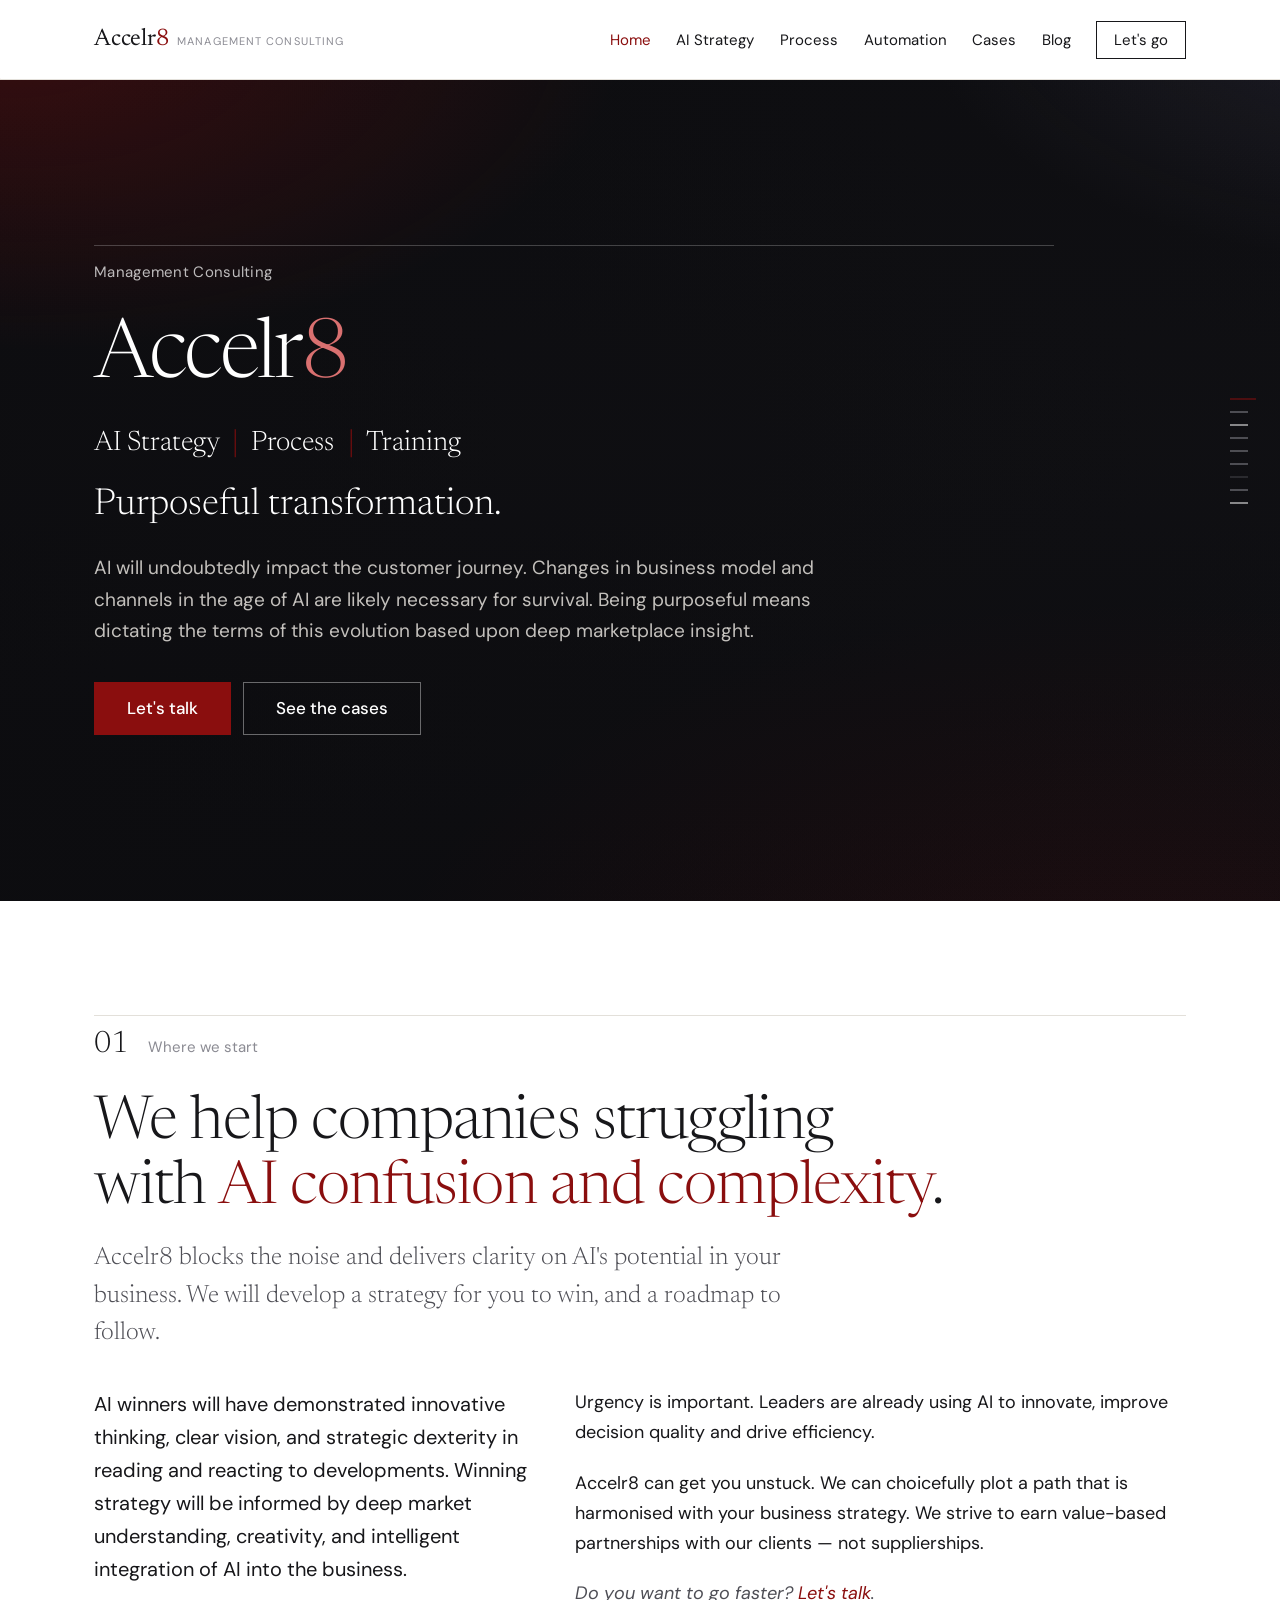
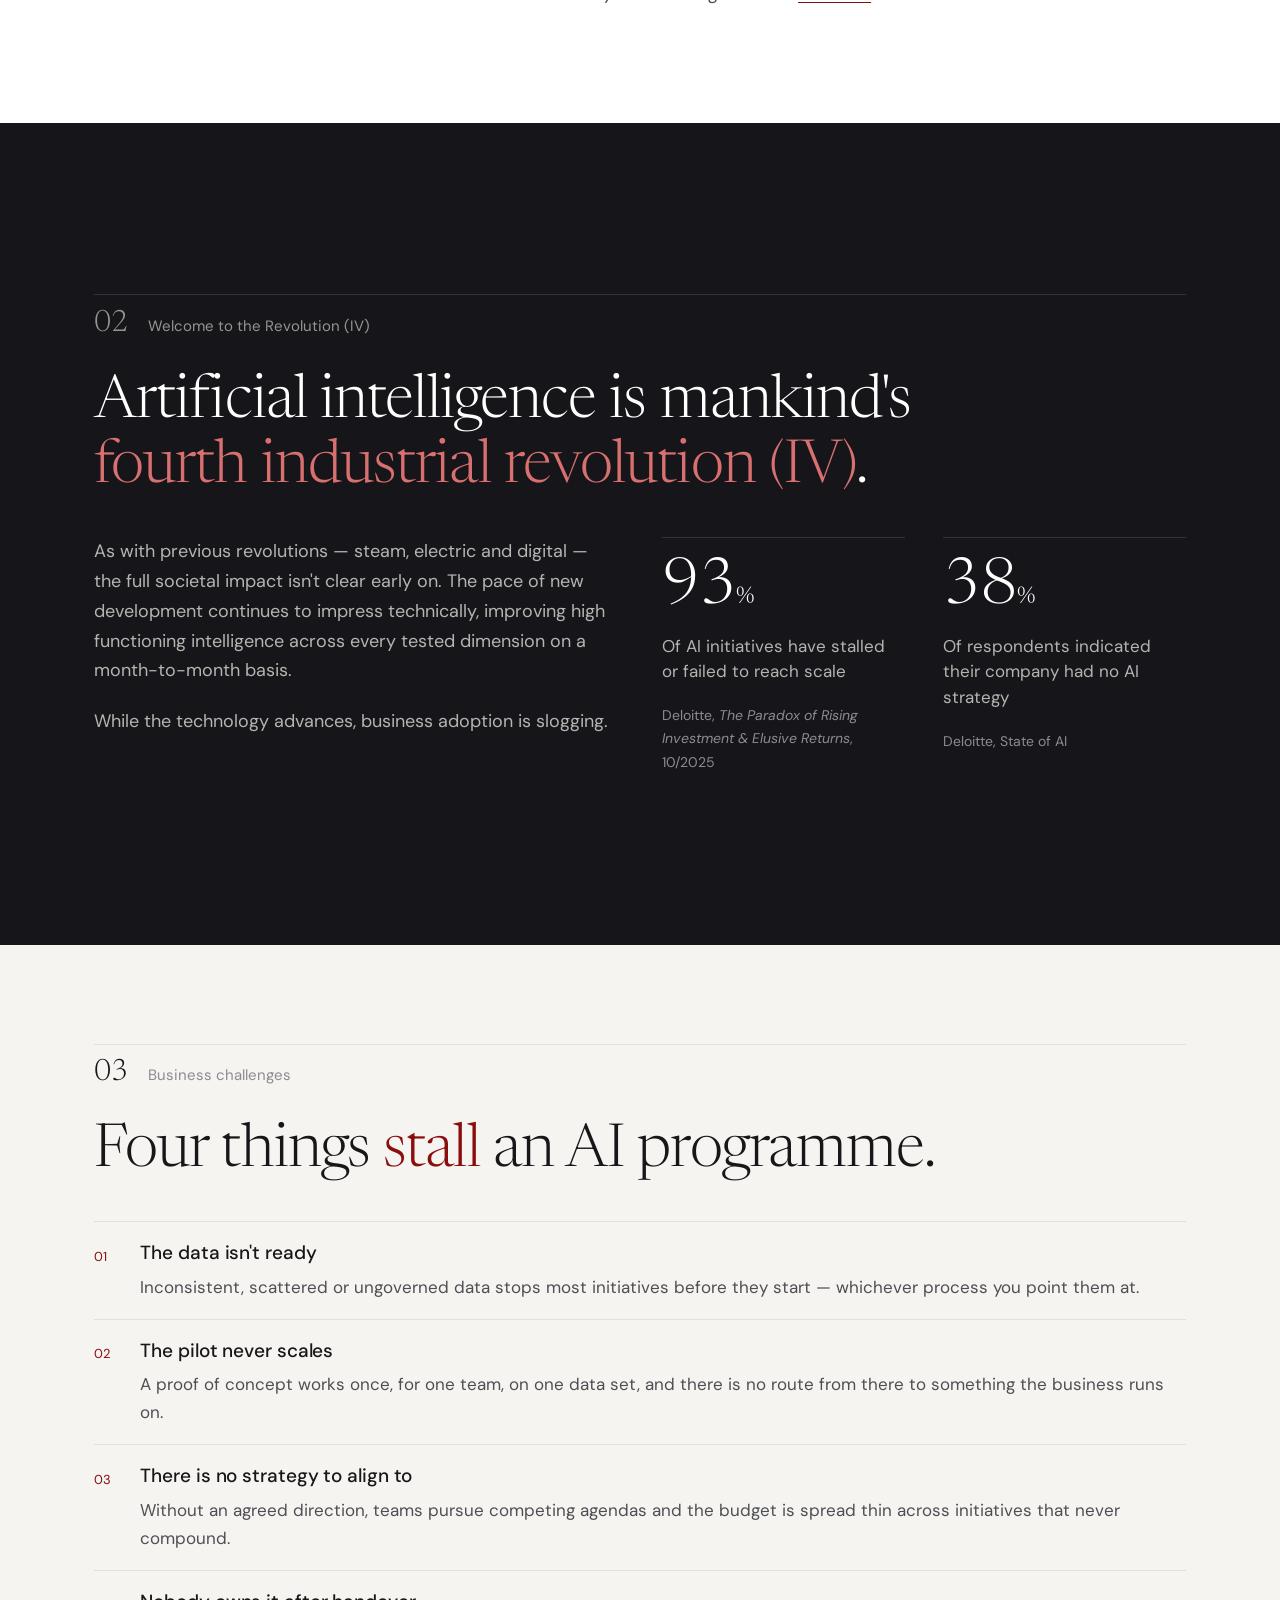
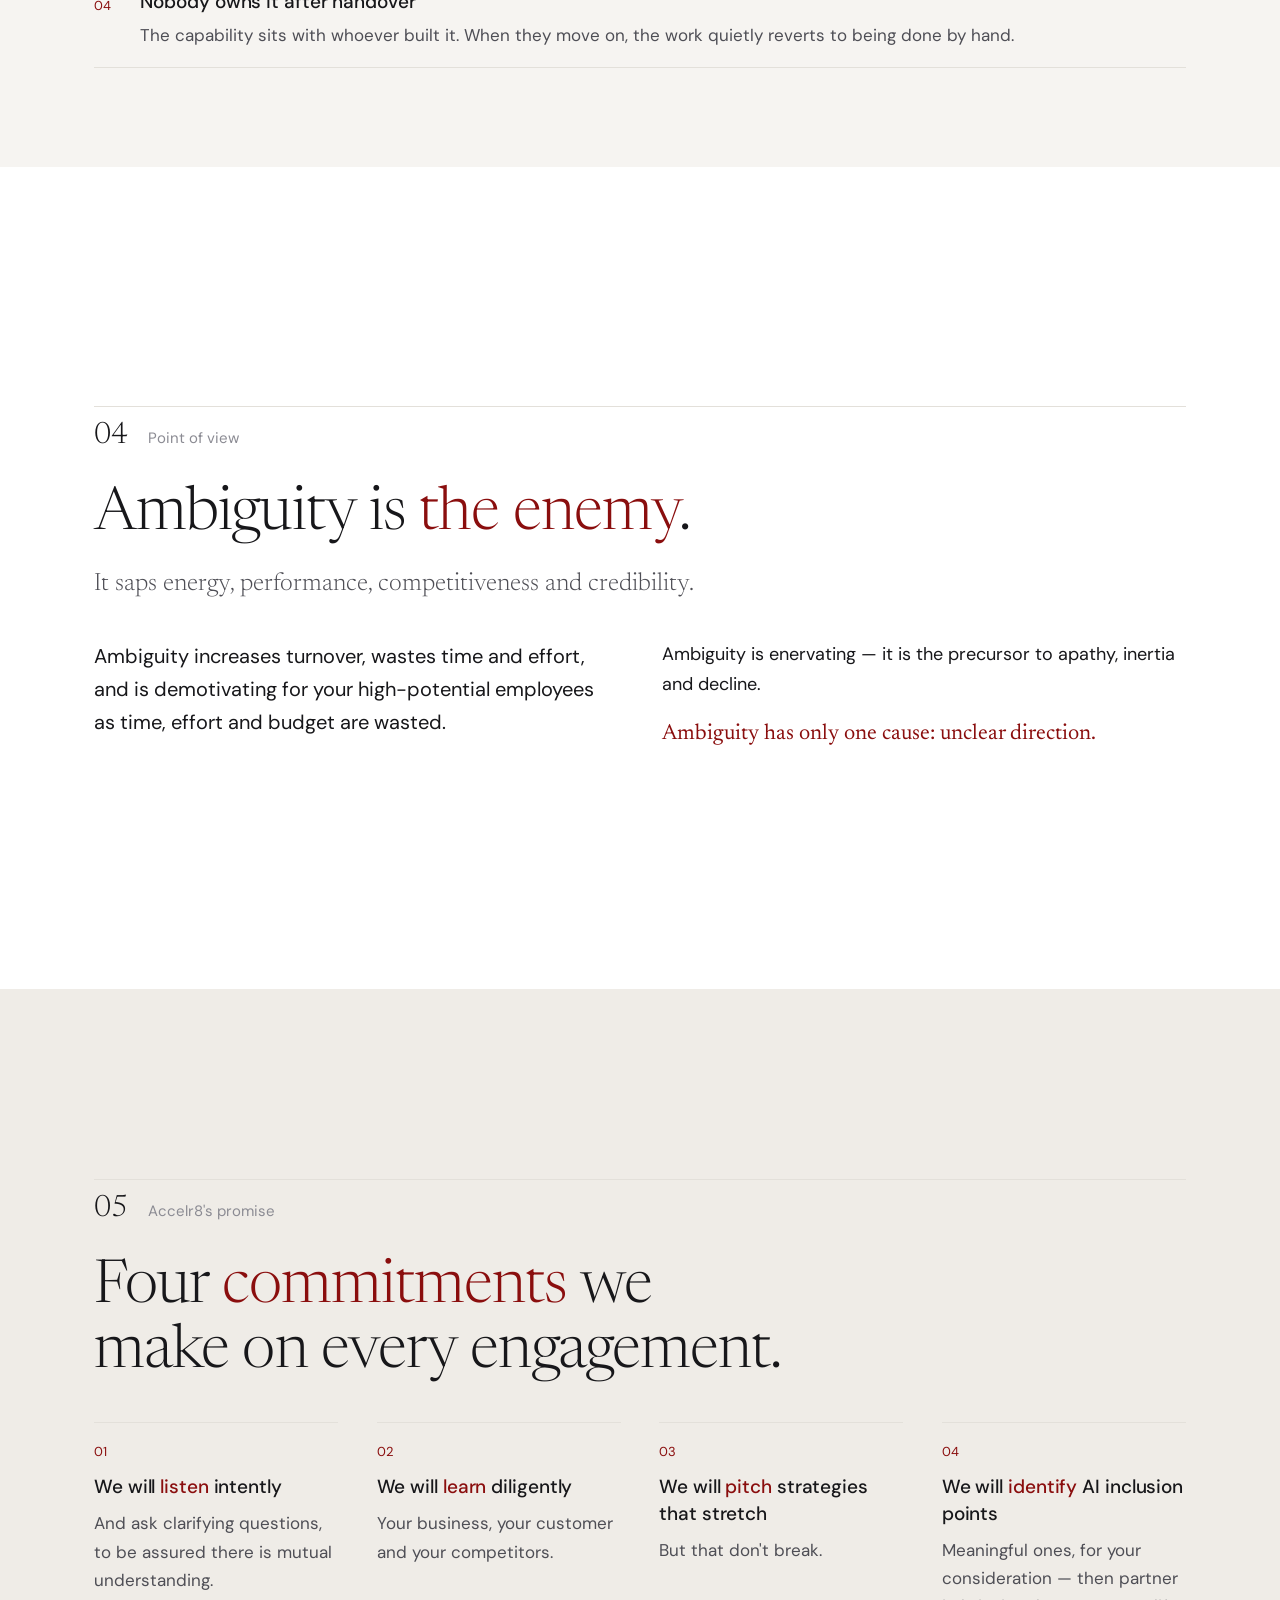
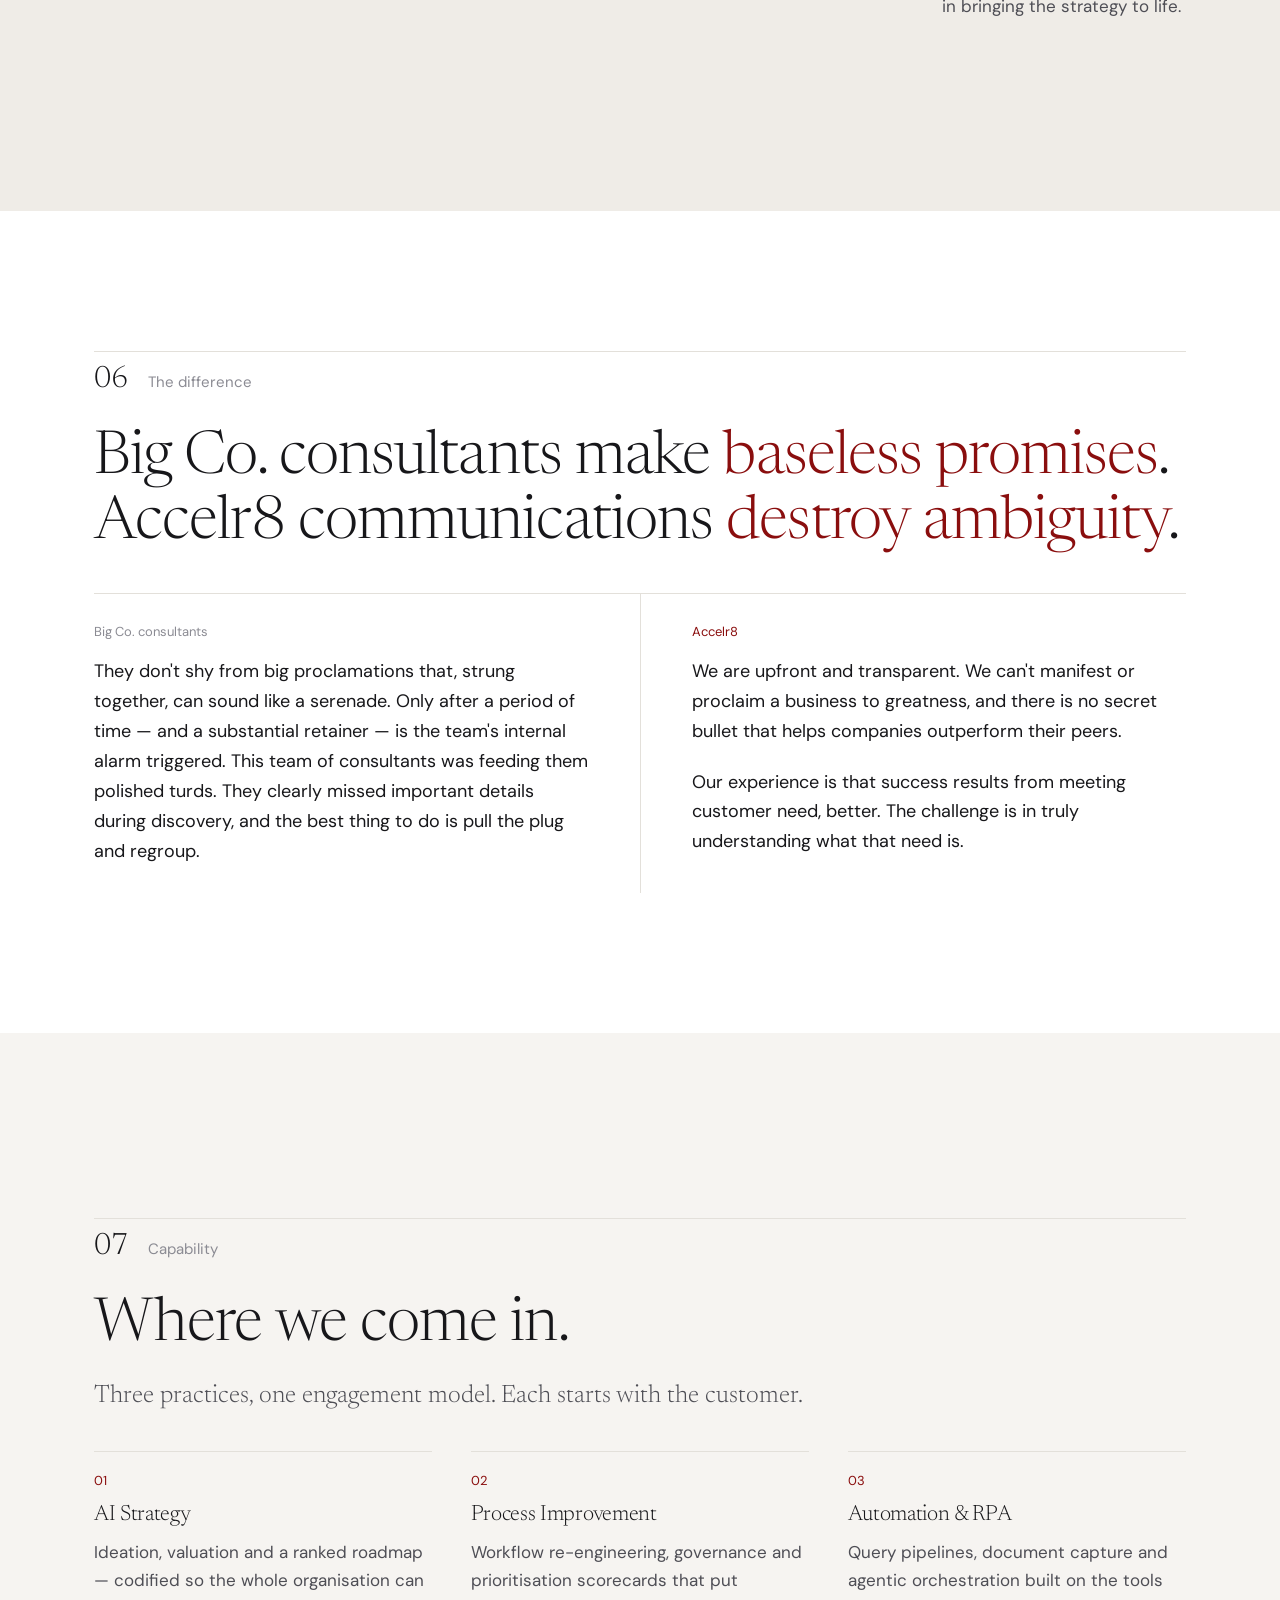
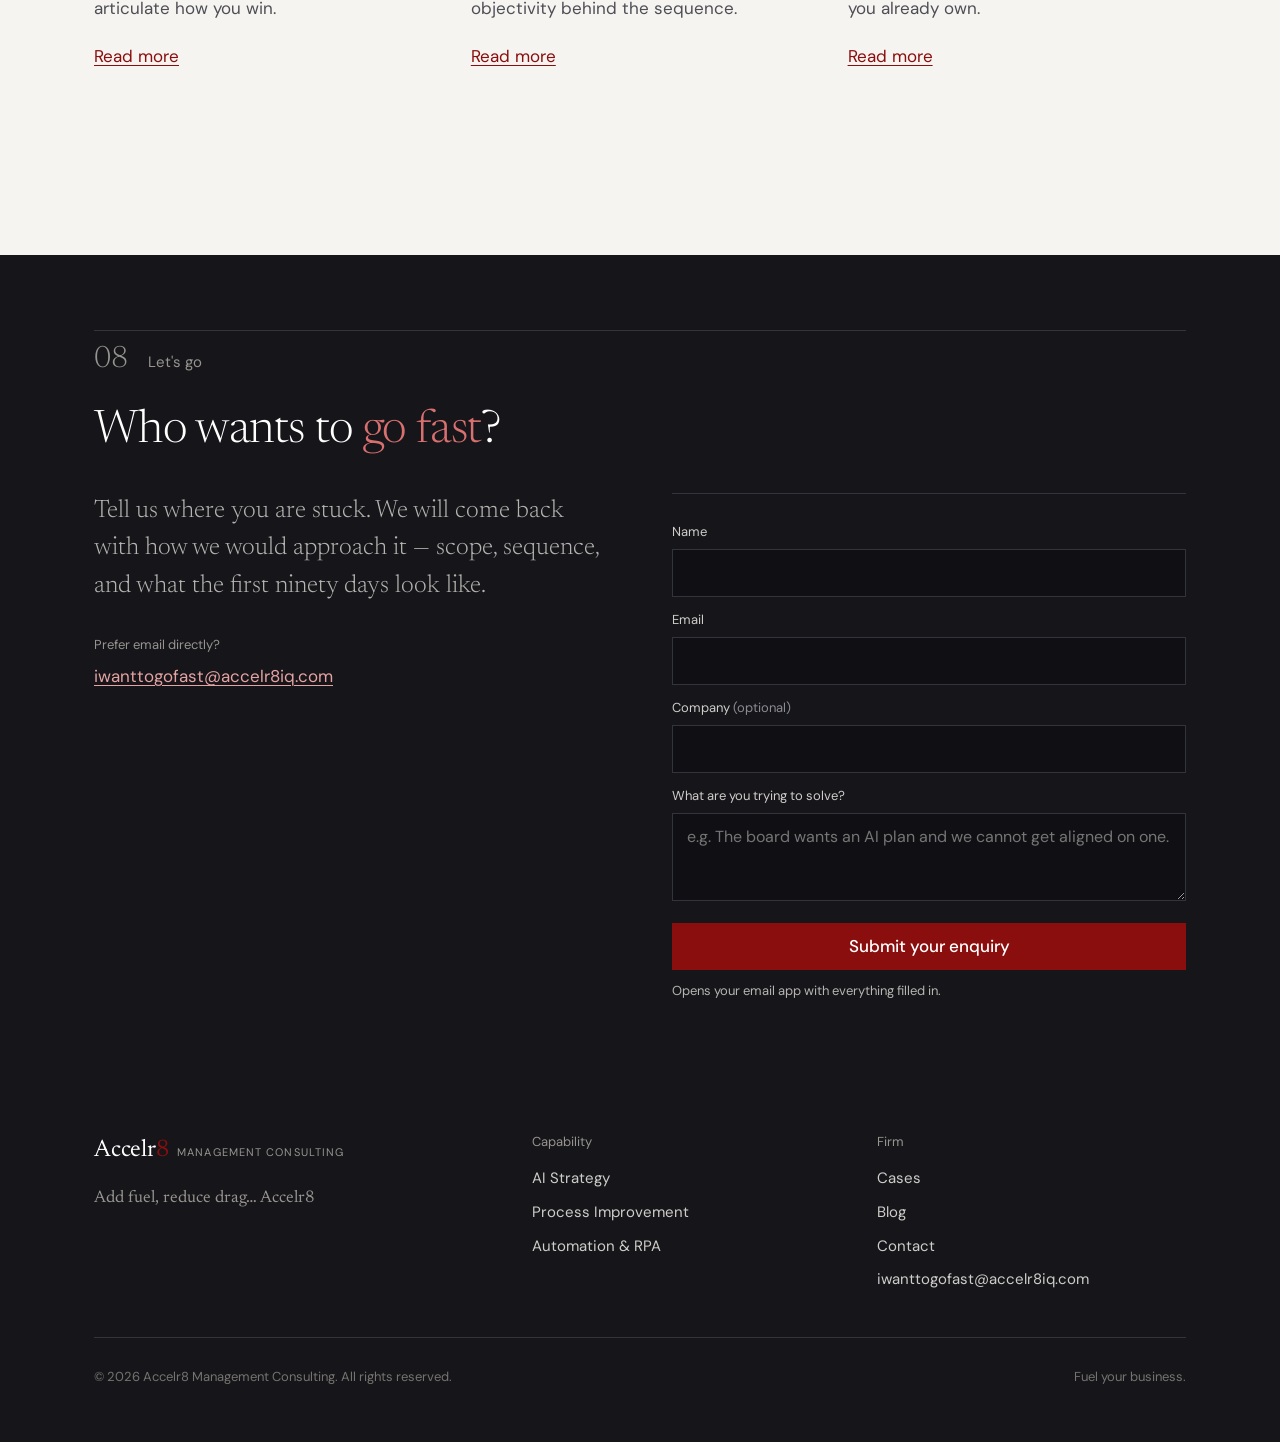
==== commit cd033649: "Apply client feedback and cut duplicated copy Homepage: Accelr8 becomes the headline, larger buttons" ====
--- a/index.html
+++ b/index.html
@@ -13,7 +13,7 @@
 <link rel="preconnect" href="https://fonts.googleapis.com" />
 <link rel="preconnect" href="https://fonts.gstatic.com" crossorigin />
 <link href="https://fonts.googleapis.com/css2?family=Newsreader:ital,opsz,wght@0,6..72,200..500;1,6..72,200..400&family=DM+Sans:wght@400;500&display=swap" rel="stylesheet" />
-<link rel="stylesheet" href="styles.css?v=1789754565" />
+<link rel="stylesheet" href="styles.css?v=1789758799" />
 </head>
 <body>
 <a class="skip-link" href="#main">Skip to content</a>
@@ -48,7 +48,7 @@
          true 30fps so it stays smooth while slow, then self-hosted. -->
     <div class="hero-media" aria-hidden="true">
       <video autoplay loop muted playsinline preload="metadata"
-             src="media/hero-tunnel.mp4"></video>
+             src="media/hero-tunnel.mp4?v=1789758799"></video>
     </div>
     <div class="wrap">
       <div class="hero-inner">
@@ -382,6 +382,6 @@
   </div>
 </footer>
 
-<script src="script.js?v=1789754565"></script>
+<script src="script.js?v=1789758799"></script>
 </body>
 </html>
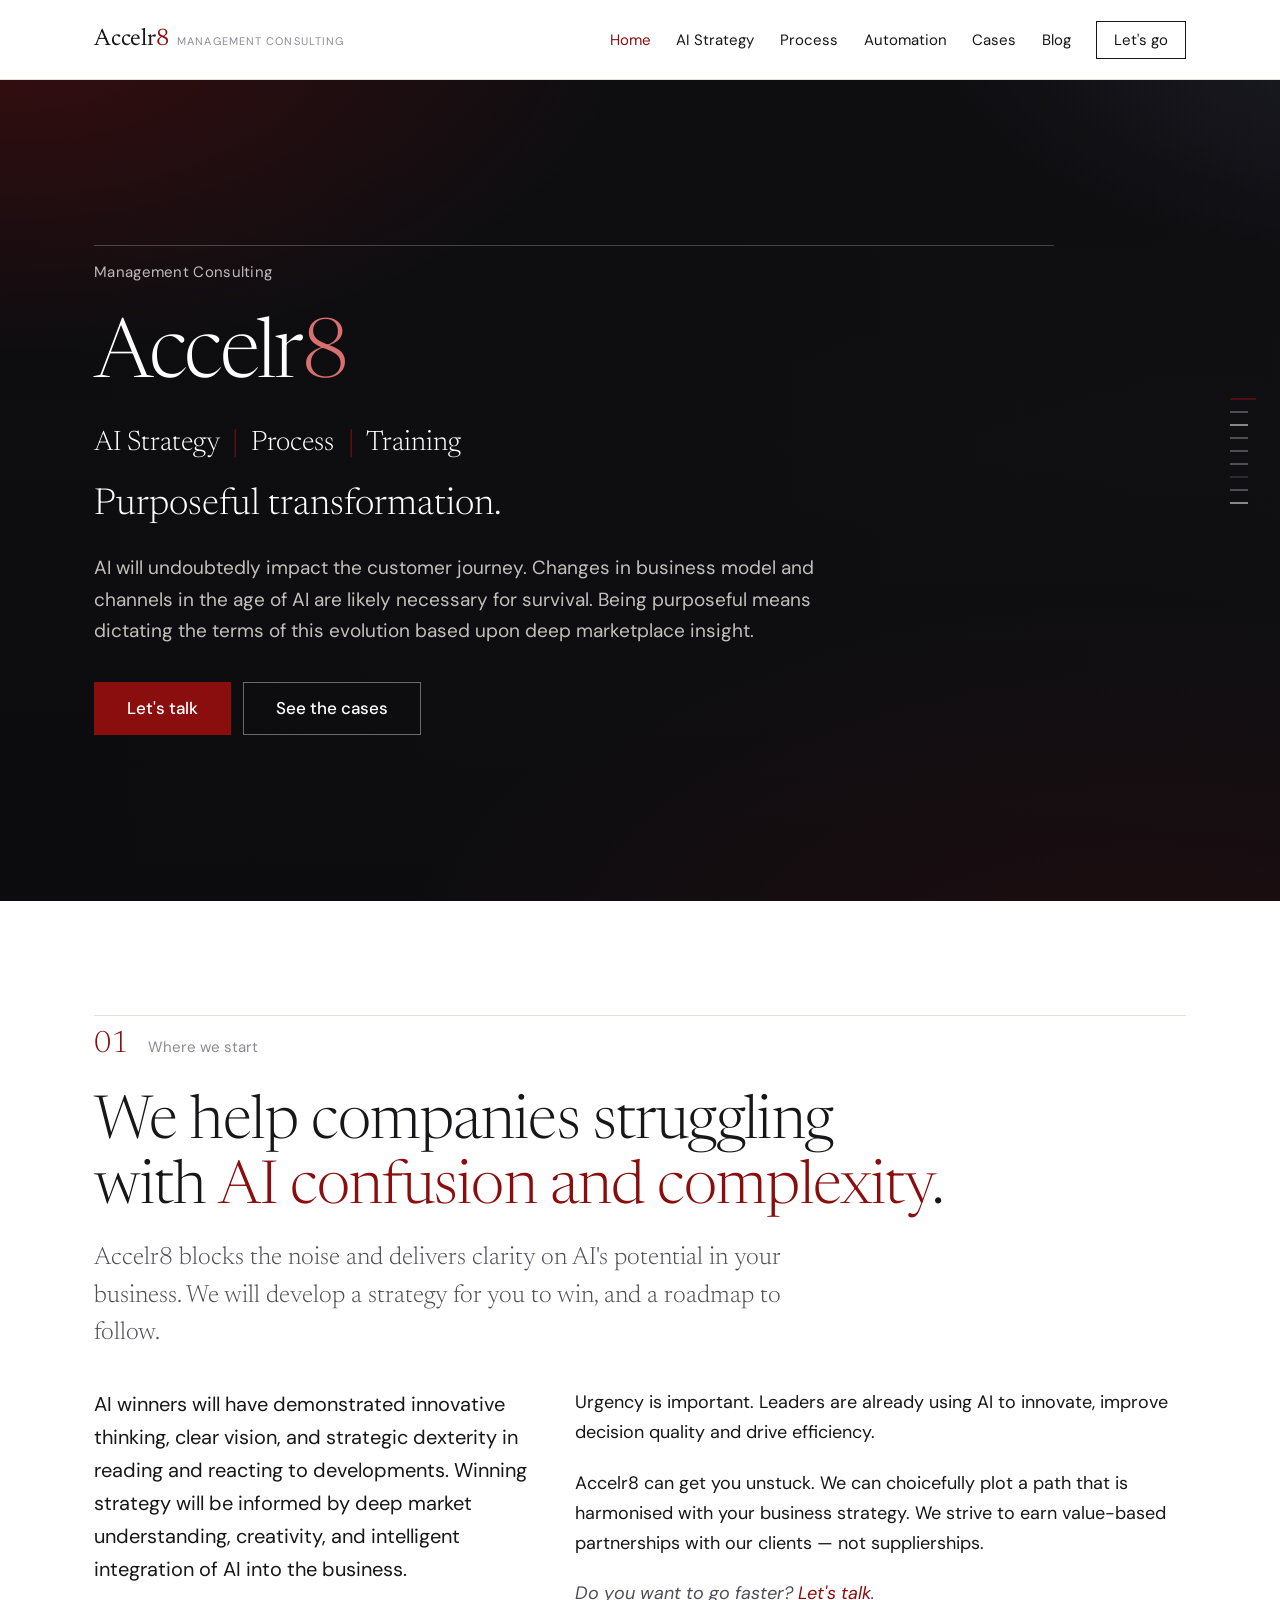
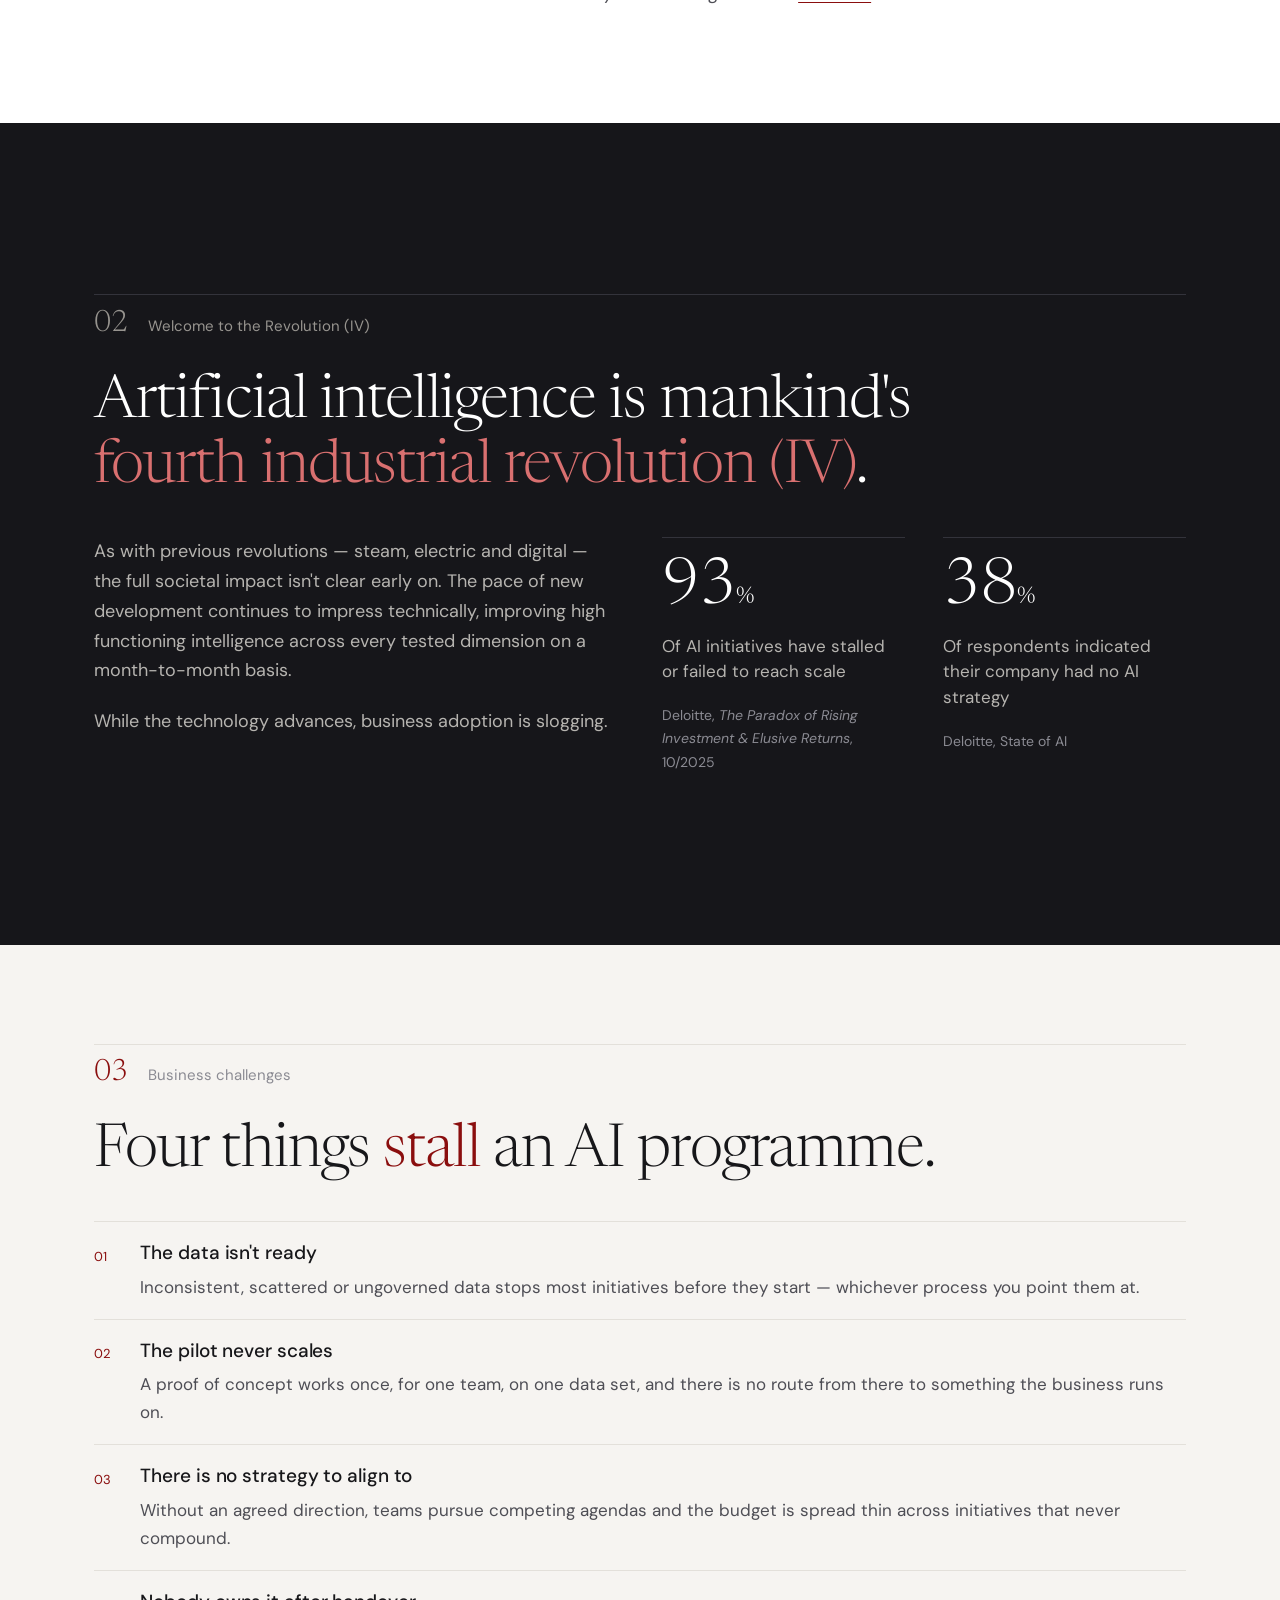
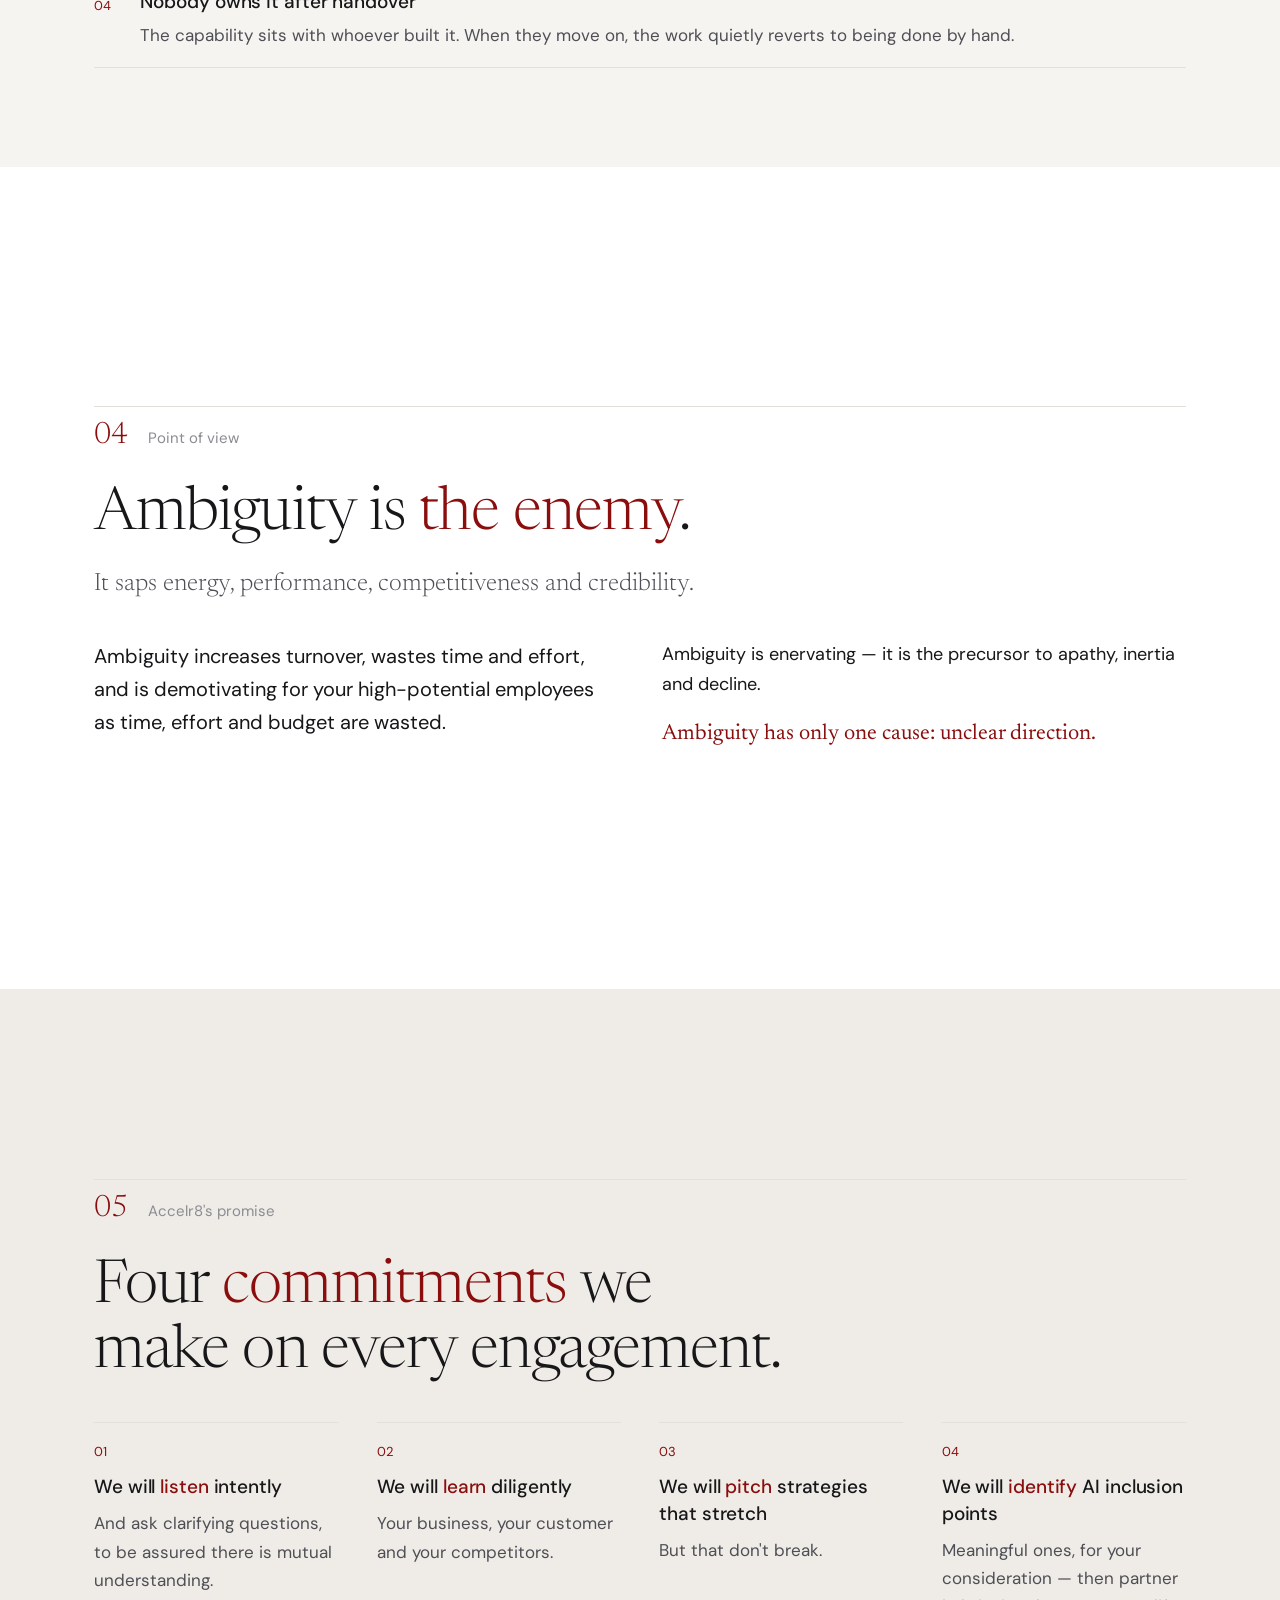
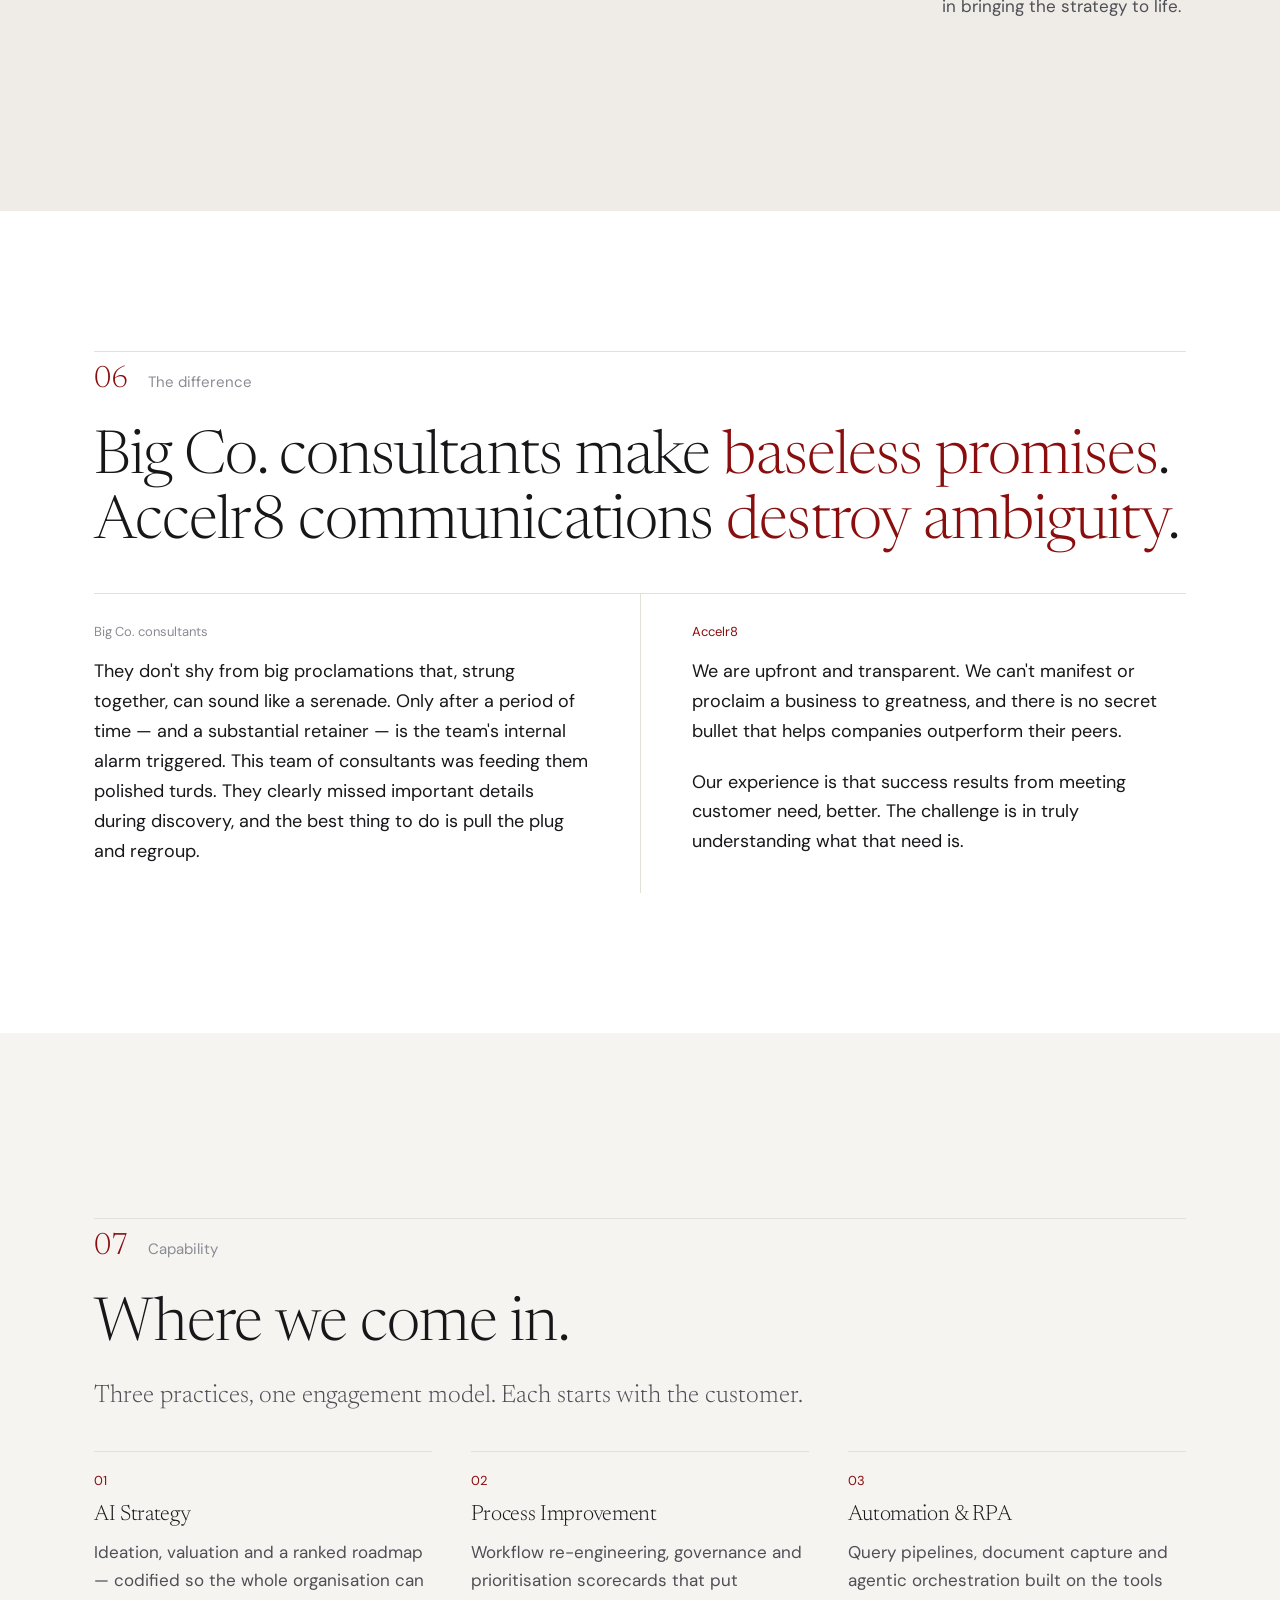
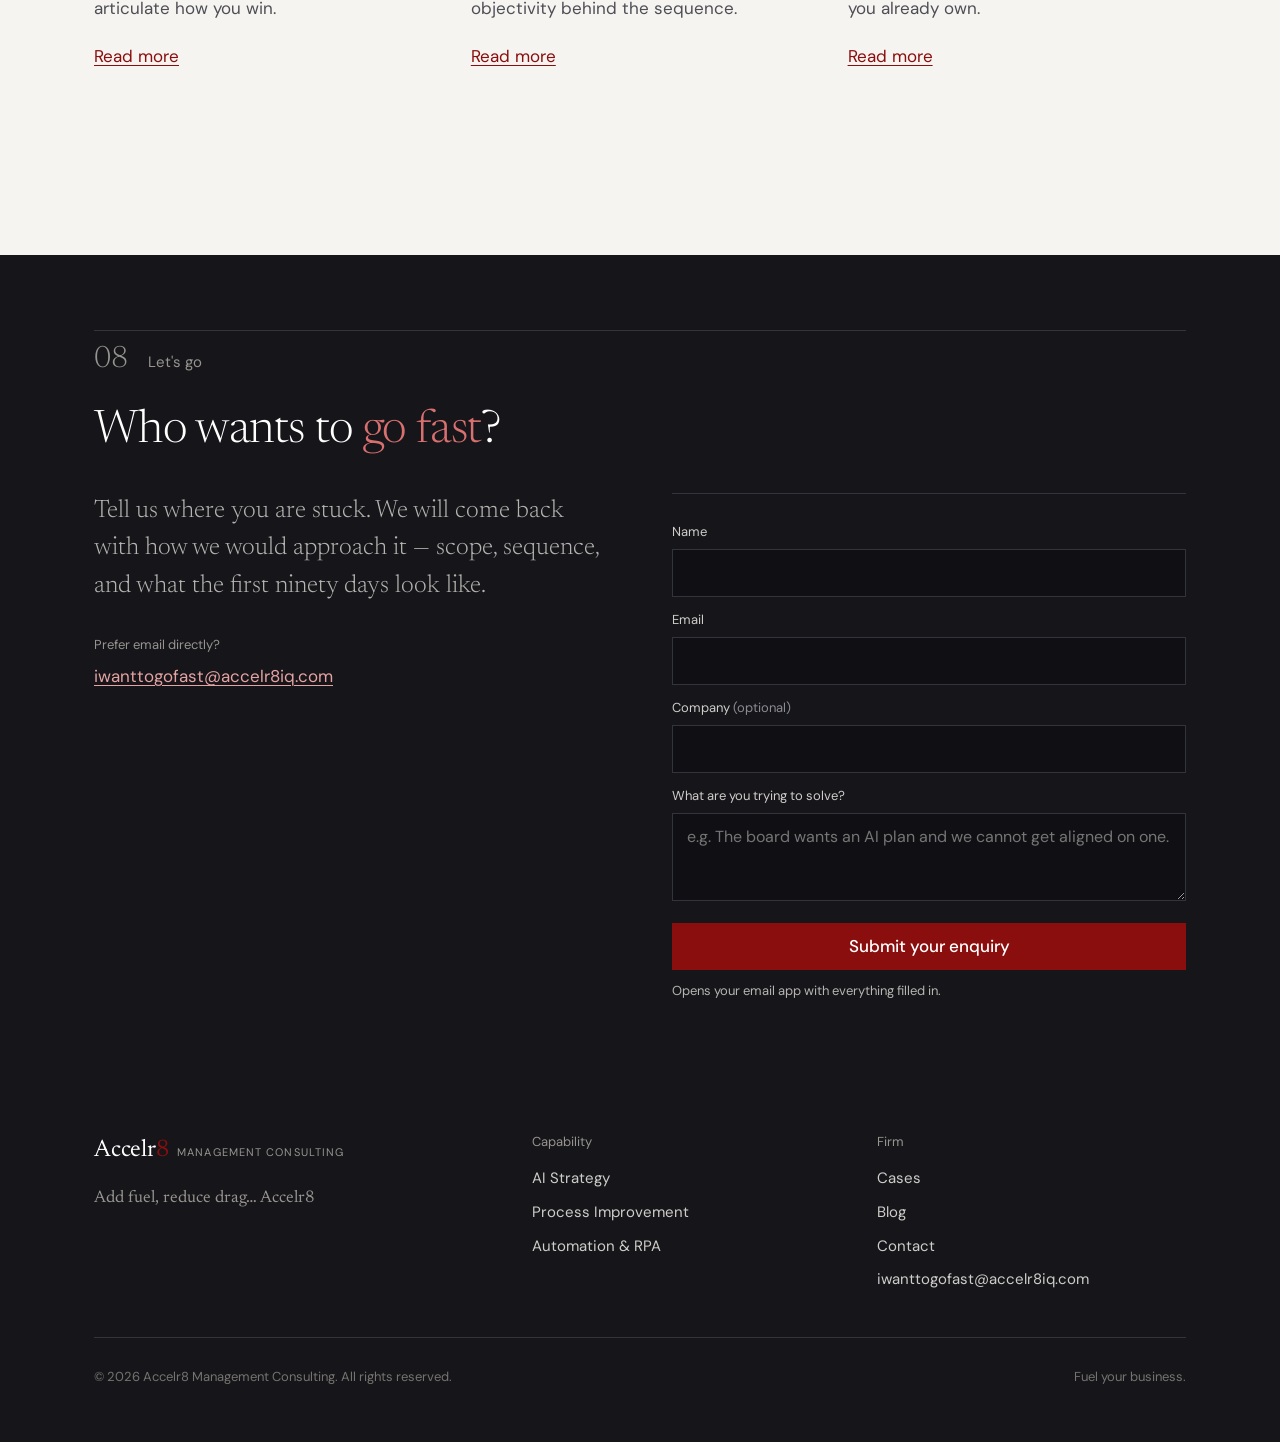
==== commit 280120bc: "Keep case sections on one screen after merging client imagery The client marks merged in from cases/" ====
--- a/index.html
+++ b/index.html
@@ -13,7 +13,7 @@
 <link rel="preconnect" href="https://fonts.googleapis.com" />
 <link rel="preconnect" href="https://fonts.gstatic.com" crossorigin />
 <link href="https://fonts.googleapis.com/css2?family=Newsreader:ital,opsz,wght@0,6..72,200..500;1,6..72,200..400&family=DM+Sans:wght@400;500&display=swap" rel="stylesheet" />
-<link rel="stylesheet" href="styles.css?v=1789758799" />
+<link rel="stylesheet" href="styles.css?v=1789759209" />
 </head>
 <body>
 <a class="skip-link" href="#main">Skip to content</a>
@@ -382,6 +382,6 @@
   </div>
 </footer>
 
-<script src="script.js?v=1789758799"></script>
+<script src="script.js?v=1789759209"></script>
 </body>
 </html>
--- a/styles.css
+++ b/styles.css
@@ -134,7 +134,7 @@
   border-top: 1px solid var(--line);
   margin-bottom: clamp(1.5rem, 3.5vh, 2.75rem);
 }
-.sec-n { font-family: var(--serif); font-size: clamp(1.5rem, 2.4vw, 2.1rem); font-weight: 300; line-height: 1; color: var(--accent); font-variant-numeric: tabular-nums; }
+.sec-n { font-family: var(--serif); font-size: clamp(1.5rem, 2.4vw, 2.1rem); font-weight: 300; line-height: 1; color: var(--crimson); font-variant-numeric: tabular-nums; }
 .sec-label { font-family: var(--sans); font-size: .9375rem; font-weight: 400; color: var(--ink-mute); }
 
 /* Every section header is the same shape: the statement runs the full
@@ -183,7 +183,7 @@
 /* Plain marker list */
 .marks { list-style: none; margin: .85rem 0 0; padding: 0; }
 .marks li { position: relative; padding-left: 1.25rem; margin-bottom: clamp(.35rem, 1vh, .6rem); color: var(--ink-soft); font-size: 1.0625rem; line-height: 1.55; }
-.marks li::before { content: ""; position: absolute; left: 0; top: .72em; width: 4px; height: 1px; background: var(--crimson); }
+.marks li::before { content: ""; position: absolute; left: 0; top: .66em; width: 5px; height: 5px; border-radius: 50%; background: var(--crimson); opacity: .55; }
 .marks li:last-child { margin-bottom: 0; }
 .band-night .marks li { color: #b6b4b0; }
 
@@ -372,6 +372,31 @@
 .case-results ul { list-style: none; margin: 0; padding: 0; }
 .case-results li { border-top: 1px solid var(--line); padding: clamp(.55rem,1.5vh,.8rem) 0; color: var(--ink); font-size: .9375rem; line-height: 1.5; }
 .case-results li:first-child { border-top: 0; padding-top: 0; }
+
+/* The client mark rides the section rule, opposite the index and label, so
+   identifying the client costs the header a hairline rather than a band. */
+.rule-top .case-mark {
+  margin-left: auto; align-self: center; flex: none;
+  height: clamp(28px, 3.8vh, 38px); width: auto;
+  /* The client logos ship on white. `multiply` drops that white into
+     whichever ground the section is on, so the mark reads as a mark and
+     not as a white box sitting on the warm wash. */
+  mix-blend-mode: multiply;
+}
+
+/* Supporting artefacts sit under the results in the narrow column. Ruled,
+   not boxed — a hairline, the image, then the caption, like every other
+   content pattern here. */
+.case-visual { margin-top: clamp(1.4rem, 3vh, 2.2rem); display: grid; gap: clamp(1.1rem, 2.6vh, 1.75rem); }
+.case-visual figure { margin: 0; border-top: 1px solid var(--line); padding-top: clamp(.7rem, 1.6vh, 1rem); }
+/* Intrinsic size, capped by the column — never upscaled. The artefacts come
+   in at whatever resolution the client shipped them at, and a small one
+   stretched to fill the column just reads as a soft image. */
+.case-visual img { display: block; width: auto; max-width: 100%; height: auto; }
+.case-visual figcaption { margin-top: .6rem; font-family: var(--sans); font-size: .8125rem; line-height: 1.5; color: var(--ink-mute); }
+/* Single column below 900px: the artefacts would otherwise run the full
+   measure and dwarf the copy they support. */
+@media (max-width: 899px) { .case-visual { max-width: 30rem; } }
 
 /* ---------- blog ---------- */
 
@@ -583,3 +608,164 @@
 @media (prefers-reduced-motion: reduce) {
   .hero-media video { animation: none; transform: none; }
 }
+
+/* =========================================================
+   Engagement timeline
+   Segment widths are proportional to how long each phase
+   takes, so the shape of the track carries information.
+
+   Every panel ships in the HTML. Without JavaScript all five
+   render, stacked and readable; the script only hides the
+   inactive ones and wires up the tabs.
+   ========================================================= */
+
+.track {
+  display: grid;
+  grid-template-columns: 2fr 1.2fr 2fr 2fr 1.4fr;   /* widths ∝ duration */
+  margin-top: clamp(2.25rem, 5vh, 3.5rem);
+}
+@media (max-width: 779px) { .track { grid-template-columns: 1fr 1fr; } }
+
+.tphase {
+  position: relative;
+  appearance: none; -webkit-appearance: none;
+  background: none; border: 0; border-radius: 0;
+  text-align: left; cursor: pointer; font: inherit; color: inherit;
+  padding: 1.6rem 1.75rem 0 0;
+}
+.tphase::after {                                   /* the rule for this segment */
+  content: ""; position: absolute; inset: 0 0 auto 0; height: 1px;
+  background: var(--line); transition: background-color .3s ease, height .3s ease;
+}
+.tphase:last-child::after {                        /* open-ended */
+  background: none; border-top: 1px dashed var(--line); height: 0;
+}
+.tphase[aria-selected="true"]::after { background: var(--crimson); height: 2px; }
+.tphase:last-child[aria-selected="true"]::after { border-top-color: var(--crimson); border-top-width: 2px; }
+
+.tphase::before {                                  /* marker, centred on the rule */
+  content: ""; position: absolute; left: 0; top: 0; z-index: 1;
+  width: 7px; height: 7px; border-radius: 50%;
+  background: var(--paper); box-shadow: inset 0 0 0 1px var(--line);
+  transform: translateY(-50%);
+  transition: box-shadow .3s ease, background-color .3s ease, width .3s ease, height .3s ease;
+}
+.tphase[aria-selected="true"]::before {
+  width: 11px; height: 11px;
+  background: var(--crimson); box-shadow: inset 0 0 0 1px var(--crimson);
+}
+.tphase:hover::before { box-shadow: inset 0 0 0 1px var(--crimson); }
+.tphase:focus-visible { outline: 2px solid var(--crimson); outline-offset: 5px; }
+
+.tphase .n {
+  display: block; font-size: .8125rem; color: var(--ink-mute);
+  font-variant-numeric: tabular-nums; transition: color .3s ease;
+}
+.tphase[aria-selected="true"] .n { color: var(--crimson); }
+.tphase .stage {
+  display: block; margin-top: .5rem;
+  font-family: var(--serif); font-weight: 300;
+  font-size: clamp(1.15rem, 1.6vw, 1.45rem); line-height: 1.1;
+  color: var(--ink-mute); white-space: nowrap; transition: color .3s ease;
+}
+.tphase[aria-selected="true"] .stage { color: var(--ink); }
+.tphase .dur {
+  display: block; margin-top: .45rem; font-size: .8125rem;
+  color: var(--ink-mute); white-space: nowrap;
+}
+
+/* ---- detail panel ----
+   Three columns: a large numeral that anchors the block, the statement and
+   its paragraph, then the facts. Height is reserved by script.js from the
+   tallest panel, so moving between phases never resizes the section. */
+
+.track-panels { margin-top: clamp(2.5rem, 6vh, 4.5rem); }
+
+.tpanel[hidden] { display: none; }
+.tpanel { display: grid; gap: clamp(1.5rem, 4vw, 3.5rem); align-items: start; }
+@media (min-width: 880px) { .tpanel { grid-template-columns: auto 1.35fr .85fr; } }
+
+.tpanel.is-entering { animation: tpanel-in .45s cubic-bezier(.22,.61,.36,1) both; }
+@keyframes tpanel-in { from { opacity: 0; transform: translateY(8px); } to { opacity: 1; transform: none; } }
+
+.tnum {
+  font-family: var(--serif); font-weight: 200;
+  font-size: clamp(3.5rem, 7vw, 6.5rem); line-height: .8;
+  letter-spacing: -.04em; color: var(--crimson); opacity: .16;
+  font-variant-numeric: tabular-nums;
+  margin-top: -.08em;
+}
+
+.tbody h3 {
+  font-family: var(--serif); font-weight: 300;
+  font-size: clamp(1.5rem, 2.6vw, 2.1rem); line-height: 1.2;
+  letter-spacing: -.01em; margin-bottom: 1rem; max-width: 24ch;
+  text-wrap: balance;
+}
+.tbody p { color: var(--ink-soft); max-width: 46ch; }
+
+.tmeta { padding-top: .35rem; }
+.tmeta dl { margin: 0; }
+.tmeta dt {
+  font-size: .8125rem; color: var(--ink-mute);
+  border-top: 1px solid var(--line); padding-top: .7rem; margin-top: 1.35rem;
+}
+.tmeta dl > dt:first-child { margin-top: 0; }
+.tmeta dd { margin: .4rem 0 0; font-size: 1.0625rem; color: var(--ink); line-height: 1.5; }
+
+@media (prefers-reduced-motion: reduce) {
+  .tphase::after, .tphase::before, .tphase .n, .tphase .stage { transition: none; }
+  .tpanel.is-entering { animation: none; }
+}
+/* The two densest sections on this page. Both are trimmed structurally —
+   padding and rhythm — rather than by cutting the detail they exist to carry. */
+#s-building .marks li { margin-bottom: .22rem; }
+#s-building .body-lg { font-size: 1.1875rem; }
+#s-building .sec-head { margin-bottom: clamp(1.1rem, 2.4vh, 1.9rem); }
+
+#s-engagement { padding-block: clamp(2.4rem, 5.6vh, 4.75rem); }
+#s-engagement .sec-head { margin-bottom: 0; }
+
+
+
+#s-engagement .tmeta .marks li { font-size: .9688rem; line-height: 1.45; }
+#s-engagement .tmeta dt { padding-top: .5rem; margin-top: .5rem; }
+
+/* =========================================================
+   Short desktop screens (1366x768 and similar)
+   The larger type scale is sized for a tall window. On a short
+   one it has to step back a notch, or sections stop fitting.
+   Tall screens keep the bigger sizes untouched.
+   ========================================================= */
+@media (min-width: 900px) and (max-height: 830px) {
+  :root {
+    --pad-section: clamp(1.5rem, 3.4vh, 2.9rem);
+    --gap-head:    clamp(.9rem, 2.2vh, 1.8rem);
+    --gap-grid:    clamp(1rem, 2.4vh, 2rem);
+  }
+  body { font-size: 1.0625rem; }
+  .d1 { font-size: clamp(2.5rem, 5vw, 4.2rem); }
+  .d2 { font-size: clamp(1.95rem, 3.6vw, 2.95rem); }
+  .d3 { font-size: clamp(1.5rem, 2.3vw, 2rem); }
+  .lede { font-size: clamp(1.15rem, 1.6vw, 1.38rem); }
+  .body-lg { font-size: 1.125rem; }
+  .t1 { font-size: 1.0938rem; }
+  .sec-n { font-size: clamp(1.2rem, 2vw, 1.65rem); }
+  .ruled-grid p, .marks li, .numbered p, .stages p { font-size: 1rem; }
+  .figure .cap { font-size: 1rem; }
+  .posts h3 { font-size: clamp(1.3rem, 2vw, 1.7rem); }
+  .tphase .stage { font-size: clamp(1.05rem, 1.5vw, 1.3rem); }
+  .tpanel h3 { font-size: clamp(1.25rem, 2vw, 1.6rem); }
+  #s-engagement { padding-block: clamp(1.9rem, 4.4vh, 3.5rem); }
+  #s-engagement .track { margin-top: clamp(1.6rem, 3.6vh, 2.5rem); }
+  #s-engagement .track-panels { margin-top: clamp(1.75rem, 4vh, 3rem); }
+  #s-engagement .tphase { padding-top: 1.25rem; }
+  .tnum { font-size: clamp(3rem, 6vw, 5.25rem); }
+  
+  #s-engagement .tpanel p + p { margin-top: .6em; }
+  .case-body p, .case-body li { font-size: 1rem; }
+  .case-results li { font-size: .9688rem; padding: .45rem 0; }
+}
+/* The client marks merged in from cases/client-imagery add a little height to
+   each case; trim the results list to keep every case on one screen. */
+.case-results li { padding: clamp(.45rem, 1.25vh, .68rem) 0; }
